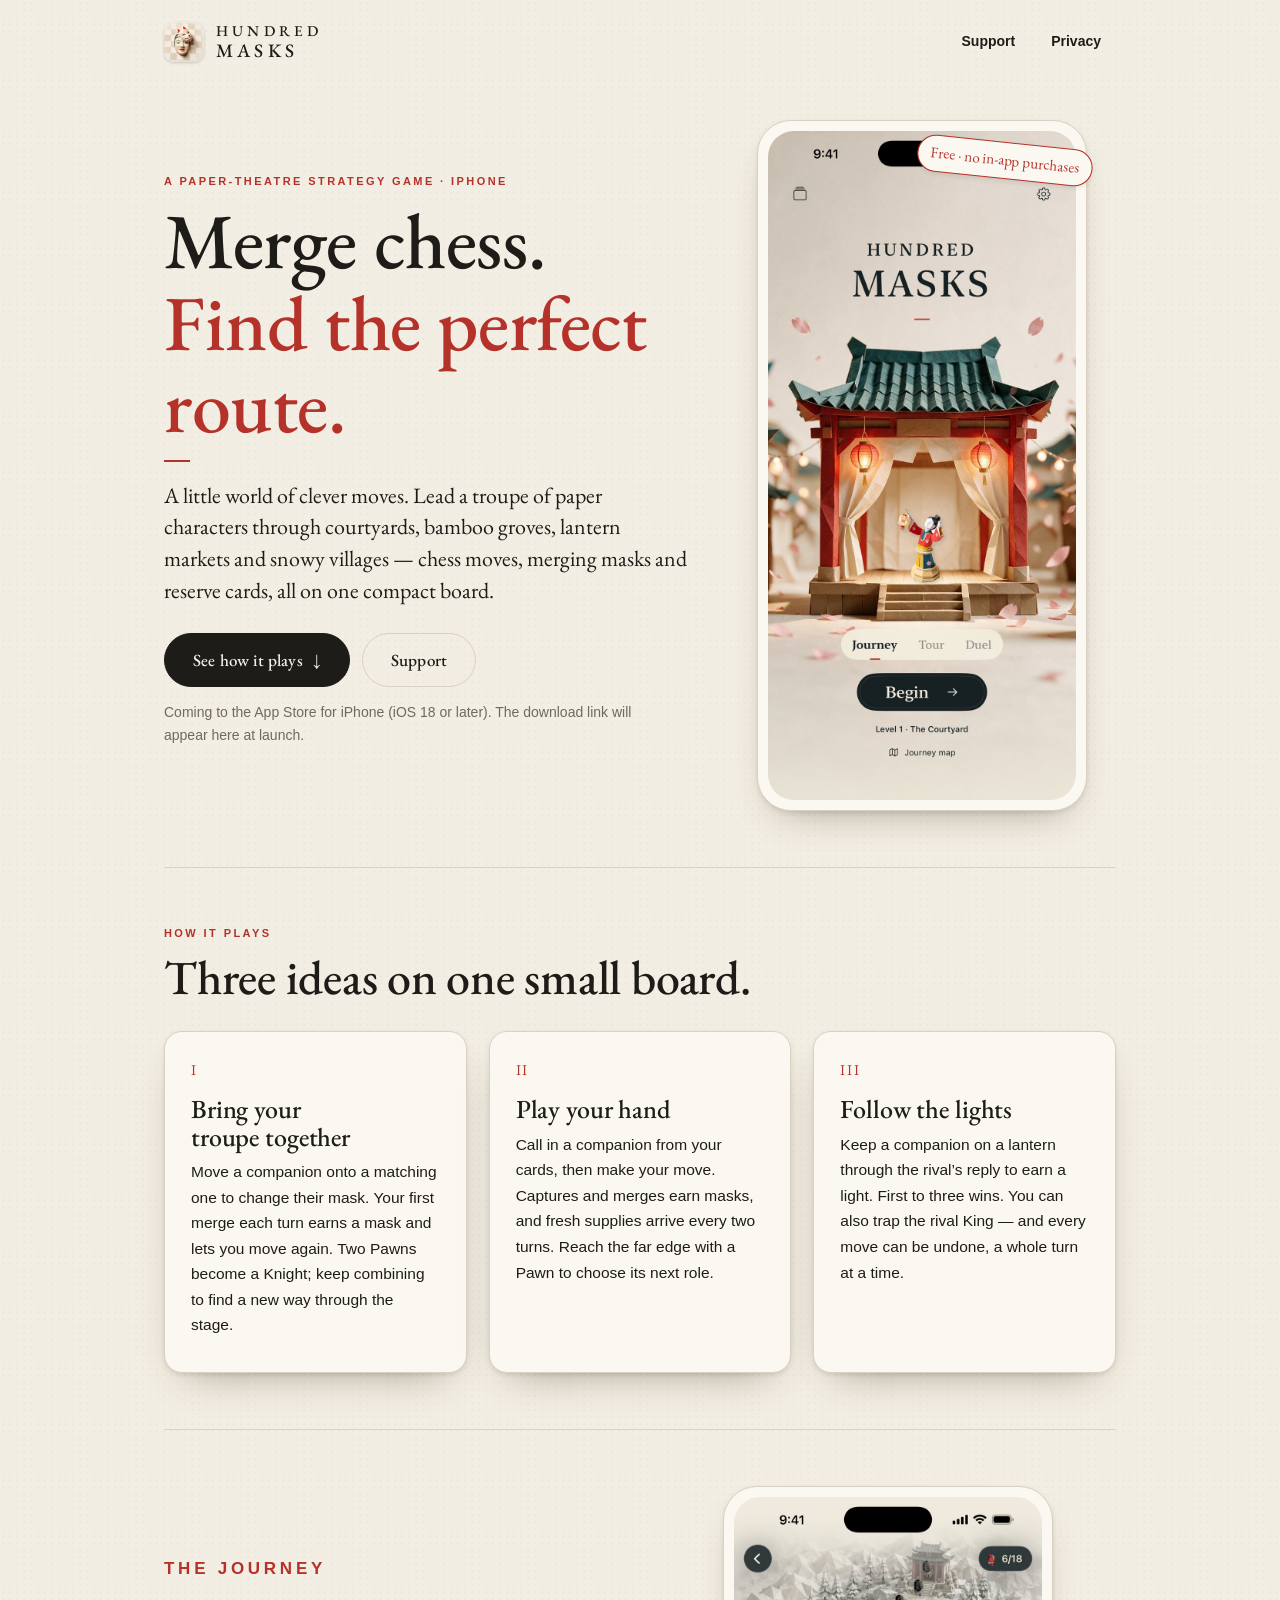
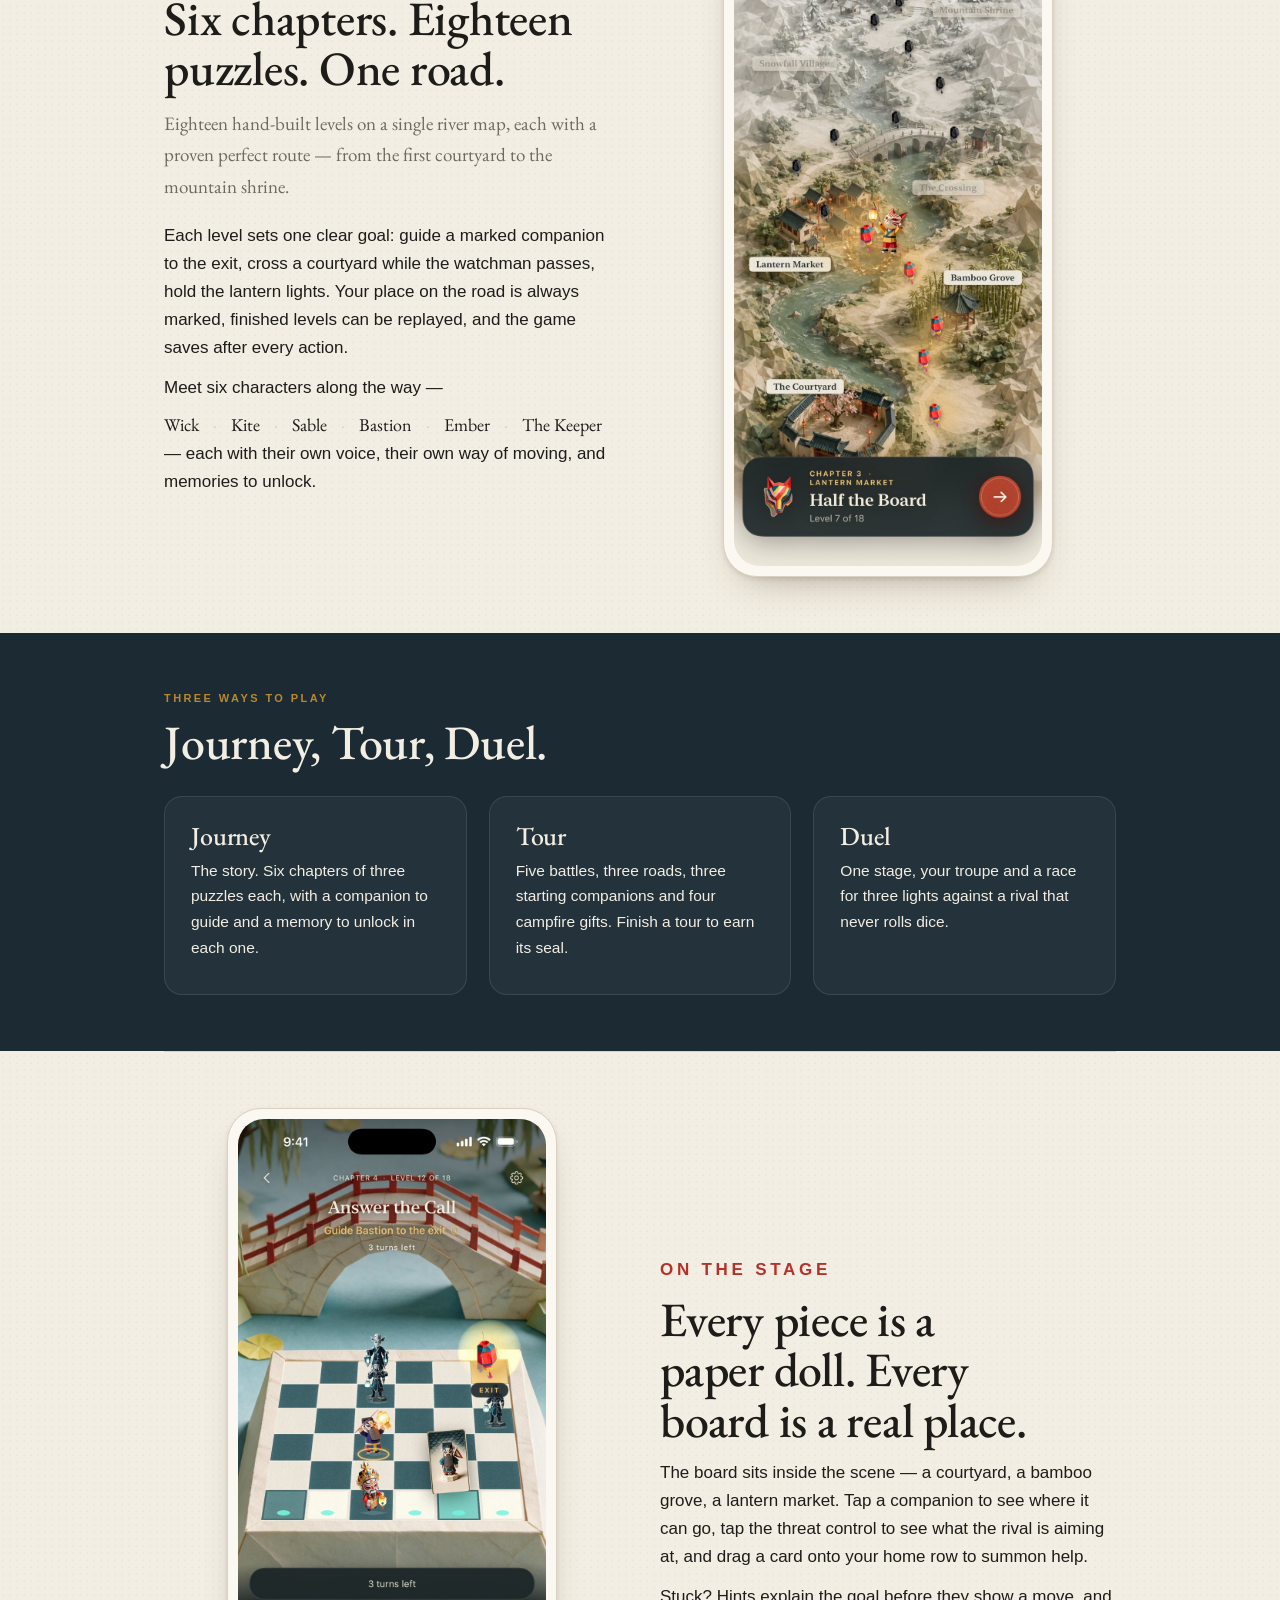
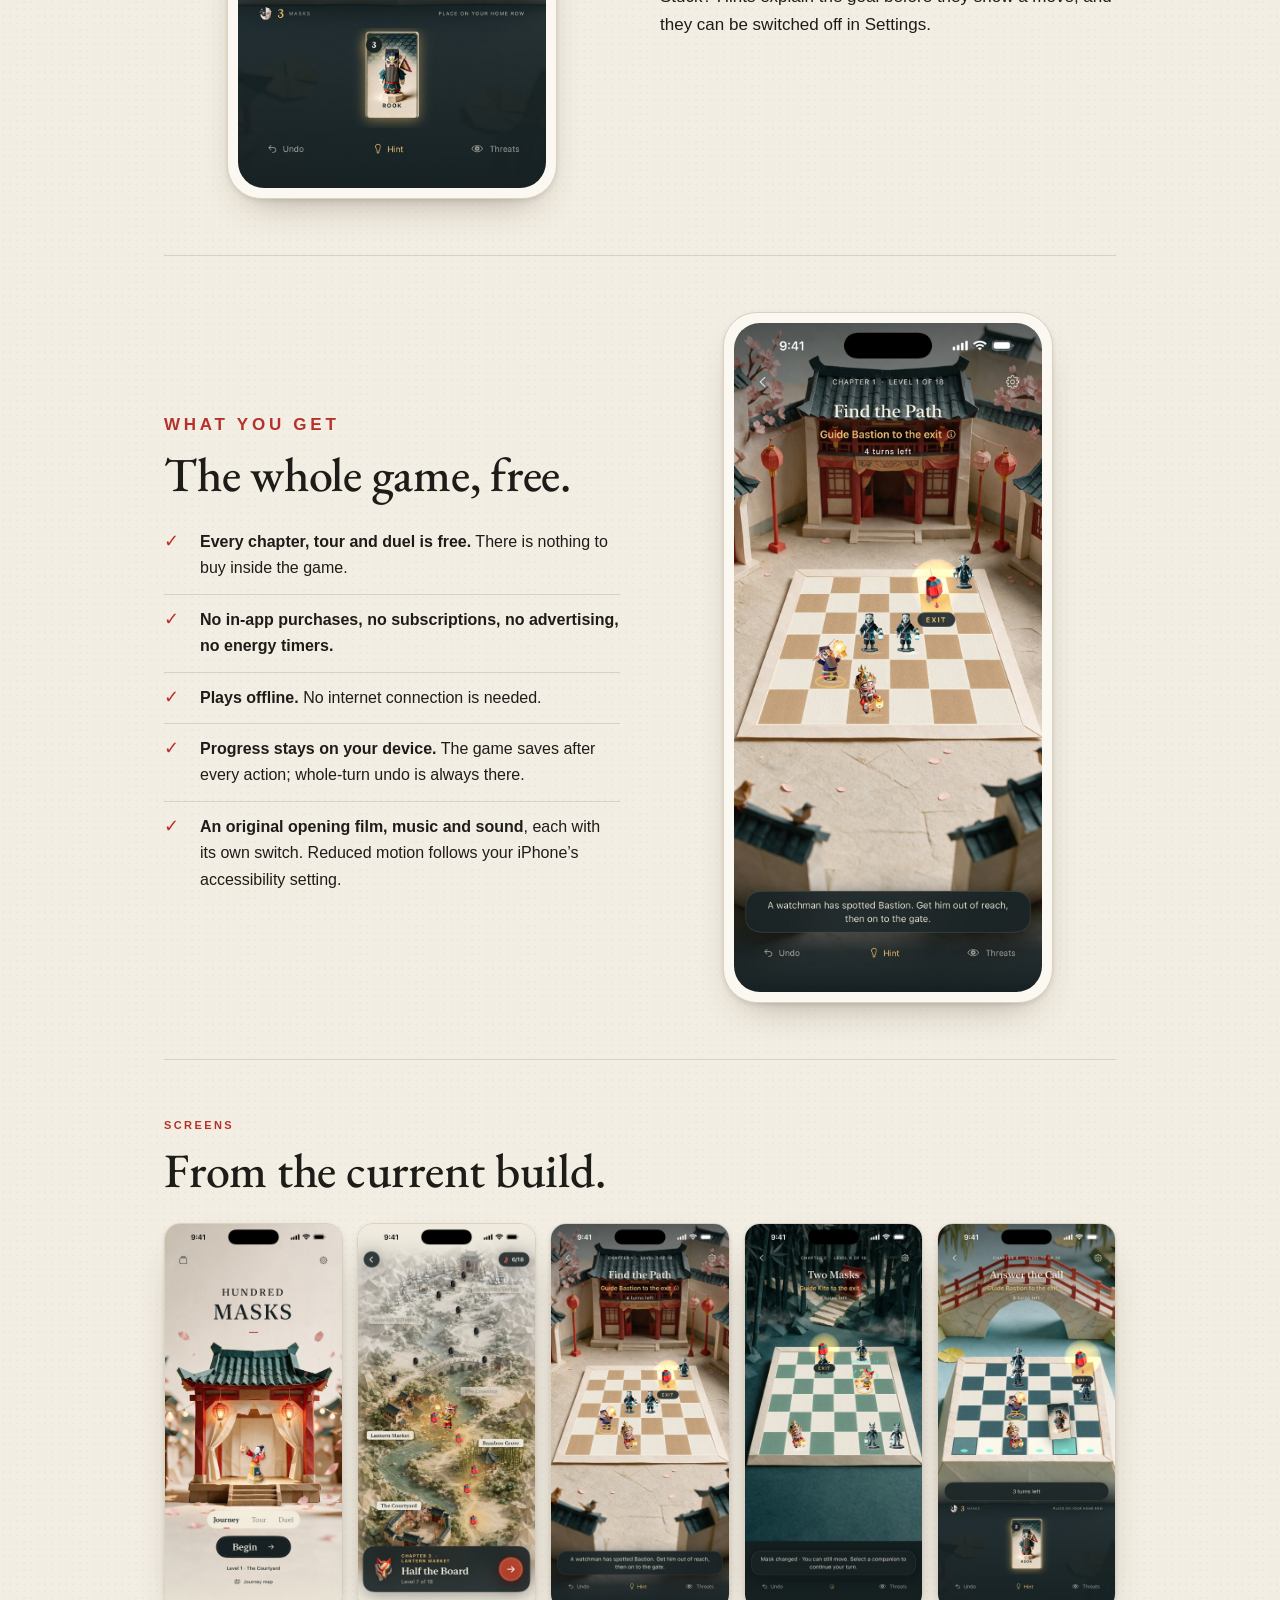
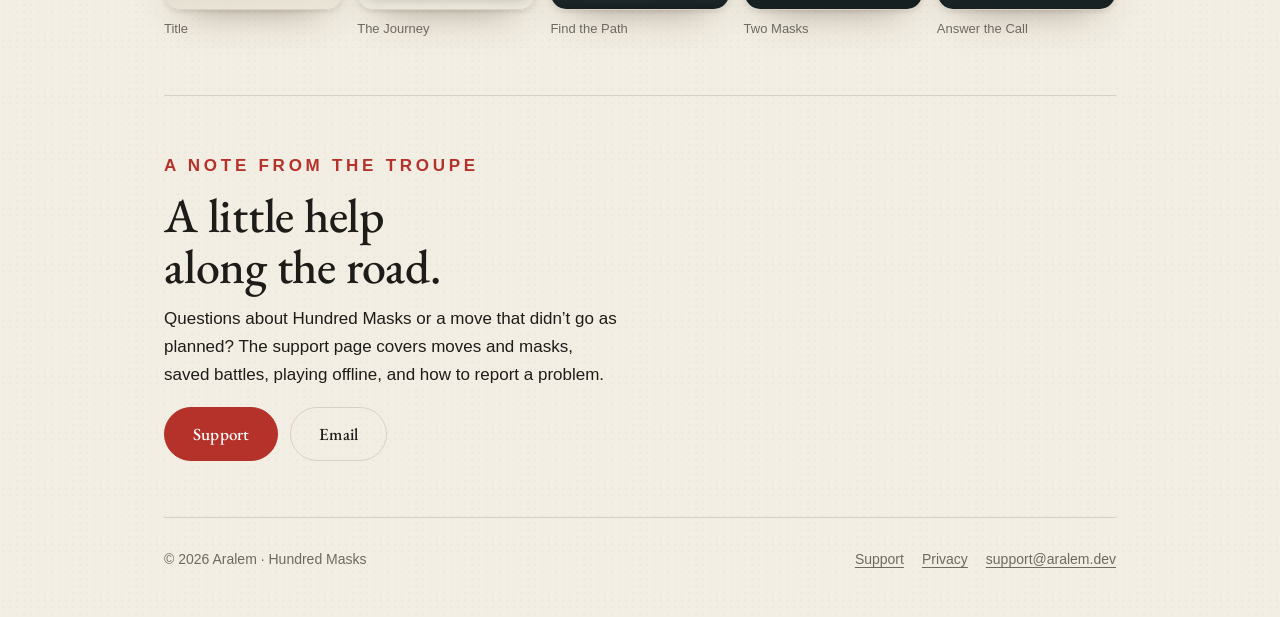
==== index.html @ 1280038d "Site matches the 1.0 build: Merge Chess name, iOS 18, current screenshots Co-Authored-By: Claude Opu" ====
<!DOCTYPE html>
<html lang="en">
<head>
<meta charset="utf-8">
<meta name="viewport" content="width=device-width, initial-scale=1">
<title>Hundred Masks: Merge Chess — Tactics &amp; Puzzles. No Ads.</title>
<meta name="description" content="Hundred Masks is a paper-theatre strategy game for iPhone. Chess moves, merging masks and reserve cards on a compact board, across six story chapters and eighteen hand-built puzzles. No in-app purchases, no ads, no subscriptions.">
<link rel="canonical" href="https://aralem.dev/hundred-masks-support/">
<link rel="icon" href="assets/favicon.png" type="image/png">
<link rel="apple-touch-icon" href="assets/apple-touch-icon.png">
<meta property="og:type" content="website">
<meta property="og:title" content="Hundred Masks: Merge Chess — Tactics &amp; Puzzles. No Ads.">
<meta property="og:description" content="A paper-theatre strategy game for iPhone. Chess moves, merging masks and reserve cards, across six story chapters and eighteen hand-built puzzles. No in-app purchases, no ads.">
<meta property="og:image" content="https://aralem.dev/hundred-masks-support/assets/og.jpg">
<meta property="og:url" content="https://aralem.dev/hundred-masks-support/">
<meta name="twitter:card" content="summary_large_image">
<meta name="theme-color" content="#F3EEE3" media="(prefers-color-scheme: light)">
<meta name="theme-color" content="#161513" media="(prefers-color-scheme: dark)">
<link rel="preload" href="assets/fonts/EBGaramond-Medium.woff2" as="font" type="font/woff2" crossorigin>
<link rel="stylesheet" href="assets/site.css">
</head>
<body>
<a class="skip" href="#main">Skip to content</a>
<div class="wrap">

<header class="site-header">
  <a class="brand" href="./" aria-label="Hundred Masks home"><img src="assets/icon-512.png" alt="" width="40" height="40"><span class="wordmark">Hundred<strong>Masks</strong></span></a>
  <nav aria-label="Main navigation">
    <a class="key" href="support/">Support</a>
    <a class="key" href="privacy/">Privacy</a>
  </nav>
</header>

<main id="main">

<section class="hero" aria-labelledby="hero-title" style="border-top:0">
  <div>
    <p class="eyebrow">A paper-theatre strategy game · iPhone</p>
    <h1 id="hero-title">Merge chess.<br><span>Find the perfect route.</span></h1>
    <span class="dash"></span>
    <p class="lede">A little world of clever moves. Lead a troupe of paper characters through courtyards, bamboo groves, lantern markets and snowy villages — chess moves, merging masks and reserve cards, all on one compact board.</p>
    <div class="actions">
      <!-- Swap this key for the App Store badge once the app is live: https://apps.apple.com/app/id6809539399 -->
      <a class="key solid big" id="store-link" href="#how">See how it plays <span aria-hidden="true">↓</span></a>
      <a class="key big" href="support/">Support</a>
    </div>
    <p class="availability mute">Coming to the App Store for iPhone (iOS 18 or later). The download link will appear here at launch.</p>
  </div>
  <div class="phone">
    <div class="paper"><img src="assets/shots/01-home.jpg" alt="The Hundred Masks title screen: a paper theatre stage with red lanterns, a small paper performer holding a lantern, and a Begin button for the Journey." width="800" height="1739" fetchpriority="high"></div>
    <span class="stamp">Free · no in-app purchases</span>
  </div>
</section>

<section id="how" aria-labelledby="how-title">
  <div class="section-head">
    <p class="eyebrow">How it plays</p>
    <h2 id="how-title">Three ideas on one small board.</h2>
  </div>
  <div class="grid three">
    <article class="paper card">
      <span class="n">I</span>
      <h3>Bring your troupe together</h3>
      <p>Move a companion onto a matching one to change their mask. Your first merge each turn earns a mask and lets you move again. Two Pawns become a Knight; keep combining to find a new way through the stage.</p>
    </article>
    <article class="paper card">
      <span class="n">II</span>
      <h3>Play your hand</h3>
      <p>Call in a companion from your cards, then make your move. Captures and merges earn masks, and fresh supplies arrive every two turns. Reach the far edge with a Pawn to choose its next role.</p>
    </article>
    <article class="paper card">
      <span class="n">III</span>
      <h3>Follow the lights</h3>
      <p>Keep a companion on a lantern through the rival’s reply to earn a light. First to three wins. You can also trap the rival King — and every move can be undone, a whole turn at a time.</p>
    </article>
  </div>
</section>

<section aria-labelledby="journey-title">
  <div class="split">
    <div class="feature">
      <p class="eyebrow">The Journey</p>
      <h2 id="journey-title">Six chapters. Eighteen puzzles. One road.</h2>
      <p class="kicker">Eighteen hand-built levels on a single river map, each with a proven perfect route — from the first courtyard to the mountain shrine.</p>
      <p>Each level sets one clear goal: guide a marked companion to the exit, cross a courtyard while the watchman passes, hold the lantern lights. Your place on the road is always marked, finished levels can be replayed, and the game saves after every action.</p>
      <p>Meet six characters along the way — <span class="chips"><span class="chip">Wick</span><span class="chip">Kite</span><span class="chip">Sable</span><span class="chip">Bastion</span><span class="chip">Ember</span><span class="chip">The Keeper</span></span> — each with their own voice, their own way of moving, and memories to unlock.</p>
    </div>
    <div class="phone">
      <div class="paper"><img src="assets/shots/02-journey-map.jpg" alt="The Journey map, six of eighteen levels complete. A river road climbs from the Courtyard past the Bamboo Grove and the Lantern Market toward a mountain shrine; level seven, Half the Board, is next." width="800" height="1738" loading="lazy"></div>
    </div>
  </div>
</section>

<section class="stage" aria-labelledby="modes-title">
  <div class="wrap" style="padding:0">
    <div class="section-head">
      <p class="eyebrow">Three ways to play</p>
      <h2 id="modes-title">Journey, Tour, Duel.</h2>
    </div>
    <div class="grid three">
      <article class="paper card">
        <h3>Journey</h3>
        <p>The story. Six chapters of three puzzles each, with a companion to guide and a memory to unlock in each one.</p>
      </article>
      <article class="paper card">
        <h3>Tour</h3>
        <p>Five battles, three roads, three starting companions and four campfire gifts. Finish a tour to earn its seal.</p>
      </article>
      <article class="paper card">
        <h3>Duel</h3>
        <p>One stage, your troupe and a race for three lights against a rival that never rolls dice.</p>
      </article>
    </div>
  </div>
</section>

<section aria-labelledby="board-title">
  <div class="split flip">
    <div class="feature">
      <p class="eyebrow">On the stage</p>
      <h2 id="board-title">Every piece is a paper doll. Every board is a real place.</h2>
      <p>The board sits inside the scene — a courtyard, a bamboo grove, a lantern market. Tap a companion to see where it can go, tap the threat control to see what the rival is aiming at, and drag a card onto your home row to summon help.</p>
      <p>Stuck? Hints explain the goal before they show a move, and they can be switched off in Settings.</p>
    </div>
    <div class="phone">
      <div class="paper"><img src="assets/shots/05-answer-the-call.jpg" alt="A battle by the bridge: paper characters on a teal-and-cream board, a Rook card dragged from the hand onto the home row to summon it." width="800" height="1738" loading="lazy"></div>
    </div>
  </div>
</section>

<section aria-labelledby="get-title">
  <div class="split">
    <div class="feature">
      <p class="eyebrow">What you get</p>
      <h2 id="get-title">The whole game, free.</h2>
      <ul class="plain" style="margin-top:18px">
        <li><span class="mark">✓</span><span><strong>Every chapter, tour and duel is free.</strong> There is nothing to buy inside the game.</span></li>
        <li><span class="mark">✓</span><span><strong>No in-app purchases, no subscriptions, no advertising, no energy timers.</strong></span></li>
        <li><span class="mark">✓</span><span><strong>Plays offline.</strong> No internet connection is needed.</span></li>
        <li><span class="mark">✓</span><span><strong>Progress stays on your device.</strong> The game saves after every action; whole-turn undo is always there.</span></li>
        <li><span class="mark">✓</span><span><strong>An original opening film, music and sound</strong>, each with its own switch. Reduced motion follows your iPhone’s accessibility setting.</span></li>
      </ul>
    </div>
    <div class="phone">
      <div class="paper"><img src="assets/shots/03-find-the-path.jpg" alt="Level 1, Find the Path: a courtyard board with three paper characters, an exit square marked D3 and a caption reading ‘Bastion has found the gate.’" width="800" height="1739" loading="lazy"></div>
    </div>
  </div>
</section>

<section aria-labelledby="shots-title">
  <div class="section-head">
    <p class="eyebrow">Screens</p>
    <h2 id="shots-title">From the current build.</h2>
  </div>
  <div class="shots">
    <figure><img src="assets/shots/01-home.jpg" alt="Title screen" width="800" height="1738" loading="lazy"><figcaption>Title</figcaption></figure>
    <figure><img src="assets/shots/02-journey-map.jpg" alt="The Journey map: a river road from the Courtyard to the Mountain Shrine, level 7 next" width="800" height="1738" loading="lazy"><figcaption>The Journey</figcaption></figure>
    <figure><img src="assets/shots/03-find-the-path.jpg" alt="Level 1 of 18 in the courtyard: guide Bastion to the exit" width="800" height="1738" loading="lazy"><figcaption>Find the Path</figcaption></figure>
    <figure><img src="assets/shots/04-two-masks.jpg" alt="Level 6 in the bamboo grove: two Knights merge into a Bishop" width="800" height="1738" loading="lazy"><figcaption>Two Masks</figcaption></figure>
    <figure><img src="assets/shots/05-answer-the-call.jpg" alt="Level 12 by the bridge: a Rook card is dragged onto the home row" width="800" height="1738" loading="lazy"><figcaption>Answer the Call</figcaption></figure>
  </div>
</section>

<section aria-labelledby="help-title">
  <div class="split">
    <div class="feature">
      <p class="eyebrow">A note from the troupe</p>
      <h2 id="help-title">A little help along the road.</h2>
      <p>Questions about Hundred Masks or a move that didn’t go as planned? The support page covers moves and masks, saved battles, playing offline, and how to report a problem.</p>
      <div class="actions" style="display:flex;gap:12px;flex-wrap:wrap;margin-top:18px">
        <a class="key vermilion big" href="support/">Support</a>
        <a class="key big" href="mailto:support@aralem.dev?subject=Hundred%20Masks%20Support">Email</a>
      </div>
    </div>
    <div></div>
  </div>
</section>

</main>

<footer class="site-footer">
  <span>© 2026 Aralem · Hundred Masks</span>
  <nav aria-label="Footer"><a href="support/">Support</a><a href="privacy/">Privacy</a><a href="mailto:support@aralem.dev">support@aralem.dev</a></nav>
</footer>

</div>
</body>
</html>
---- assets/site.css ----
/* Hundred Masks — official site. Paper, ink, vermilion.
   Fonts are served from this site (see the privacy policy); nothing loads from third parties. */

@font-face { font-family: "EB Garamond"; src: url("fonts/EBGaramond-Regular.woff2") format("woff2"); font-weight: 400; font-display: swap; }
@font-face { font-family: "EB Garamond"; src: url("fonts/EBGaramond-Medium.woff2") format("woff2"); font-weight: 500; font-display: swap; }

:root {
  --paper: #F3EEE3; --panel: #FBF8F1; --panel-2: #EEE7D9; --ink: #1E1C19; --mute: #6F6A61; --rule: #D9D1C2;
  --vermilion: #B5322A; --vermilion-ink: #FFFFFF; --gold: #B8892F; --teal: #3D6867; --night: #1B2A33; --night-ink: #F3EEE3;
  --shadow: 0 18px 40px -22px rgba(48, 34, 16, .45), 0 2px 6px -2px rgba(48, 34, 16, .18);
  --serif: "EB Garamond", "Iowan Old Style", "Palatino Linotype", Palatino, Georgia, "Times New Roman", serif;
  --sans: -apple-system, BlinkMacSystemFont, "Helvetica Neue", Helvetica, Arial, "Noto Sans", sans-serif;
  color-scheme: light dark;
}
@media (prefers-color-scheme: dark) {
  :root:not([data-theme="light"]) {
    --paper: #161513; --panel: #1F1D1A; --panel-2: #26231F; --ink: #EDE7DA; --mute: #A39C8F; --rule: #37332D;
    --vermilion: #D8564B; --vermilion-ink: #1A0A08; --gold: #D2A64F; --teal: #7FB1AE; --night: #0F171D; --night-ink: #EDE7DA;
    --shadow: 0 18px 40px -22px rgba(0, 0, 0, .8), 0 2px 6px -2px rgba(0, 0, 0, .5);
  }
}
:root[data-theme="dark"] {
  --paper: #161513; --panel: #1F1D1A; --panel-2: #26231F; --ink: #EDE7DA; --mute: #A39C8F; --rule: #37332D;
  --vermilion: #D8564B; --vermilion-ink: #1A0A08; --gold: #D2A64F; --teal: #7FB1AE; --night: #0F171D; --night-ink: #EDE7DA;
  --shadow: 0 18px 40px -22px rgba(0, 0, 0, .8), 0 2px 6px -2px rgba(0, 0, 0, .5);
}

* { box-sizing: border-box; }
html { -webkit-text-size-adjust: 100%; scroll-behavior: smooth; }
@media (prefers-reduced-motion: reduce) { html { scroll-behavior: auto; } }
body {
  margin: 0; background: var(--paper); color: var(--ink); overflow-x: hidden;
  font-family: var(--sans); font-size: 16px; line-height: 1.65;
  /* a faint paper grain, drawn in CSS so nothing is downloaded */
  background-image: radial-gradient(rgba(0,0,0,.028) 1px, transparent 1px);
  background-size: 7px 7px;
}
img, video { max-width: 100%; height: auto; display: block; }
a { color: var(--vermilion); text-decoration-thickness: 1px; text-underline-offset: 3px; }
a:focus-visible, button:focus-visible { outline: 3px solid var(--gold); outline-offset: 3px; border-radius: 4px; }
.skip { position: absolute; left: -999px; top: 8px; background: var(--ink); color: var(--paper); padding: 6px 12px; font-size: 13px; }
.skip:focus { left: 12px; z-index: 10; }

.wrap { max-width: 1000px; margin: 0 auto; padding: 0 24px; }

/* type — the app's three voices: spaced small caps, serif titles, plain body */
.eyebrow { font-family: var(--sans); font-weight: 600; font-size: 11px; letter-spacing: .22em; text-transform: uppercase; color: var(--vermilion); margin: 0 0 10px; }
.eyebrow.mute { color: var(--mute); }
h1, h2, h3 { font-family: var(--serif); font-weight: 500; line-height: 1.05; margin: 0; text-wrap: balance; letter-spacing: -.005em; }
h1 { font-size: clamp(44px, 7.2vw, 78px); }
h2 { font-size: clamp(32px, 4.6vw, 48px); }
h3 { font-size: 26px; }
p { margin: 0 0 12px; max-width: 64ch; }
.lede { font-family: var(--serif); font-size: 22px; line-height: 1.45; }
.mute { color: var(--mute); }
.wordmark { font-family: var(--serif); letter-spacing: .28em; text-transform: uppercase; font-weight: 500; }
.dash { display: block; width: 26px; height: 2px; background: var(--vermilion); margin: 14px 0 18px; }
.dash.center { margin-left: auto; margin-right: auto; }

/* header */
.site-header { display: flex; align-items: center; justify-content: space-between; gap: 16px; padding: 22px 0 10px; }
.brand { display: inline-flex; align-items: center; gap: 12px; color: var(--ink); text-decoration: none; }
.brand img { width: 40px; height: 40px; border-radius: 10px; box-shadow: 0 1px 3px rgba(0,0,0,.18); }
.brand .wordmark { font-size: 15px; line-height: 1.15; }
.brand .wordmark strong { display: block; font-weight: 500; font-size: 19px; letter-spacing: .22em; }
.site-header nav { display: flex; gap: 6px; }

/* buttons — the app's dark pill and vermilion key */
.key {
  display: inline-flex; align-items: center; justify-content: center; gap: 10px;
  min-height: 46px; padding: 0 22px; border-radius: 999px;
  font-family: var(--sans); font-weight: 600; font-size: 15px;
  color: var(--ink); background: transparent; border: 1.5px solid var(--rule);
  text-decoration: none; cursor: pointer; transition: transform .1s ease, background .15s ease, border-color .15s ease;
}
.key:hover { border-color: var(--ink); transform: translateY(-1px); }
.key:active { transform: translateY(1px); }
.key.solid { background: var(--ink); color: var(--paper); border-color: var(--ink); }
.key.vermilion { background: var(--vermilion); color: var(--vermilion-ink); border-color: var(--vermilion); }
.key.big { min-height: 54px; padding: 0 28px; font-size: 17px; font-family: var(--serif); font-weight: 500; letter-spacing: .01em; }
.site-header nav .key { min-height: 38px; padding: 0 14px; font-size: 14px; border-color: transparent; }
.site-header nav .key:hover { border-color: var(--rule); }
.site-header nav .key[aria-current="page"] { border-color: var(--rule); background: var(--panel); }

/* paper panels and the phone card */
.paper { background: var(--panel); border: 1px solid var(--rule); border-radius: 18px; box-shadow: var(--shadow); }
.phone { position: relative; width: min(330px, 100%); margin: 0 auto; }
.phone .paper { padding: 10px; border-radius: 34px; }
.phone img { border-radius: 26px; }
.phone .stamp {
  position: absolute; right: -6px; top: 22px; transform: rotate(6deg);
  font-family: var(--serif); font-size: 15px; color: var(--vermilion); background: var(--panel);
  border: 1.5px solid var(--vermilion); border-radius: 999px; padding: 5px 12px; box-shadow: var(--shadow);
}

/* hero */
.hero { display: grid; grid-template-columns: 1.15fr .85fr; gap: 40px; align-items: center; padding: 48px 0 56px; }
.hero h1 span { color: var(--vermilion); }
.hero .actions { display: flex; flex-wrap: wrap; gap: 12px; margin: 26px 0 14px; }
.hero .availability { font-size: 14px; }

/* section rhythm */
section { padding: 56px 0; border-top: 1px solid var(--rule); }
section > .wrap > header, .section-head { margin-bottom: 28px; }
.grid { display: grid; gap: 22px; }
.grid.three { grid-template-columns: repeat(3, 1fr); }
.grid.two { grid-template-columns: repeat(2, 1fr); }
.card { padding: 26px 26px 22px; }
.card h3 { margin-bottom: 8px; }
.card p { font-size: 15.5px; }
.card .n { font-family: var(--serif); font-size: 15px; color: var(--vermilion); margin-bottom: 14px; display: block; letter-spacing: .12em; }
.split { display: grid; grid-template-columns: 1fr 1fr; gap: 40px; align-items: center; }
.split.flip > :first-child { order: 2; }
.feature h2 { margin-bottom: 14px; }
.feature p { font-size: 17px; }
.feature .kicker { font-family: var(--serif); font-size: 19px; color: var(--mute); margin-bottom: 20px; }
ul.plain { list-style: none; padding: 0; margin: 0; }
ul.plain li { padding: 12px 0; border-top: 1px solid var(--rule); display: grid; grid-template-columns: 26px 1fr; gap: 10px; align-items: baseline; }
ul.plain li:first-child { border-top: 0; }
ul.plain .mark { color: var(--vermilion); font-family: var(--serif); font-size: 18px; line-height: 1; }
.chips { display: flex; flex-wrap: wrap; gap: 8px 14px; margin-top: 8px; }
.chip { font-family: var(--serif); font-size: 18px; color: var(--ink); }
.chip::after { content: "·"; color: var(--rule); margin-left: 14px; }
.chip:last-child::after { content: ""; }

/* screenshots row */
.shots { display: grid; grid-template-columns: repeat(5, 1fr); gap: 14px; }
.shots figure { margin: 0; }
.shots img { border-radius: 16px; border: 1px solid var(--rule); box-shadow: var(--shadow); }
.shots figcaption { font-size: 13px; color: var(--mute); margin-top: 8px; }

/* dark stage — the night sections of the game */
.stage { background: var(--night); color: var(--night-ink); border-top: 0;
  margin-left: calc(50% - 50vw); margin-right: calc(50% - 50vw); padding-left: calc(50vw - 50%); padding-right: calc(50vw - 50%); }
.stage .eyebrow { color: var(--gold); }
.stage h2, .stage p { color: var(--night-ink); }
.stage .paper { background: rgba(255,255,255,.04); border-color: rgba(255,255,255,.1); box-shadow: none; }
.stage a { color: var(--gold); }

/* document pages (support, privacy) */
.doc { padding: 40px 0 64px; }
.doc header { margin-bottom: 36px; }
.doc header h1 { margin-bottom: 14px; }
.doc .toc { display: flex; flex-wrap: wrap; gap: 8px; margin-top: 18px; }
.doc .toc a { font-size: 14px; text-decoration: none; color: var(--ink); background: var(--panel); border: 1px solid var(--rule); border-radius: 999px; padding: 7px 13px; }
.doc .toc a:hover { border-color: var(--ink); }
.doc article { padding: 26px 0; border-top: 1px solid var(--rule); scroll-margin-top: 20px; }
.doc article h2 { font-size: clamp(26px, 3.2vw, 34px); margin-bottom: 12px; }
.doc article p { font-size: 16.5px; }
.doc kbd { font-family: var(--sans); font-size: 13.5px; font-weight: 600; background: var(--panel-2); border: 1px solid var(--rule); border-radius: 6px; padding: 1px 7px; white-space: nowrap; }
.contact { display: grid; gap: 6px; padding: 22px 24px; margin: 18px 0; max-width: 520px; }
.contact .who { font-family: var(--serif); font-size: 22px; }
.contact a { font-size: 17px; }
.policy h2 { font-size: 24px; margin: 30px 0 8px; }
.policy .updated { color: var(--mute); font-size: 14px; }

/* footer */
.site-footer { border-top: 1px solid var(--rule); padding: 30px 0 46px; display: flex; flex-wrap: wrap; justify-content: space-between; gap: 12px 24px; font-size: 14px; color: var(--mute); }
.site-footer nav { display: flex; gap: 18px; }
.site-footer a { color: var(--mute); }

/* 404 */
.lost { text-align: center; padding: 80px 0; }

@media (max-width: 860px) {
  .hero { grid-template-columns: 1fr; gap: 28px; padding: 32px 0 40px; text-align: left; }
  .split, .split.flip { grid-template-columns: 1fr; gap: 24px; }
  .split.flip > :first-child { order: 0; }
  .grid.three, .grid.two { grid-template-columns: 1fr; }
  .shots { grid-template-columns: repeat(2, 1fr); }
  .lede { font-size: 20px; }
  section { padding: 40px 0; }
}
@media (max-width: 420px) {
  .shots { grid-template-columns: 1fr 1fr; gap: 10px; }
  .site-header nav .key { padding: 0 10px; }
  .phone .stamp { right: 0; }
}
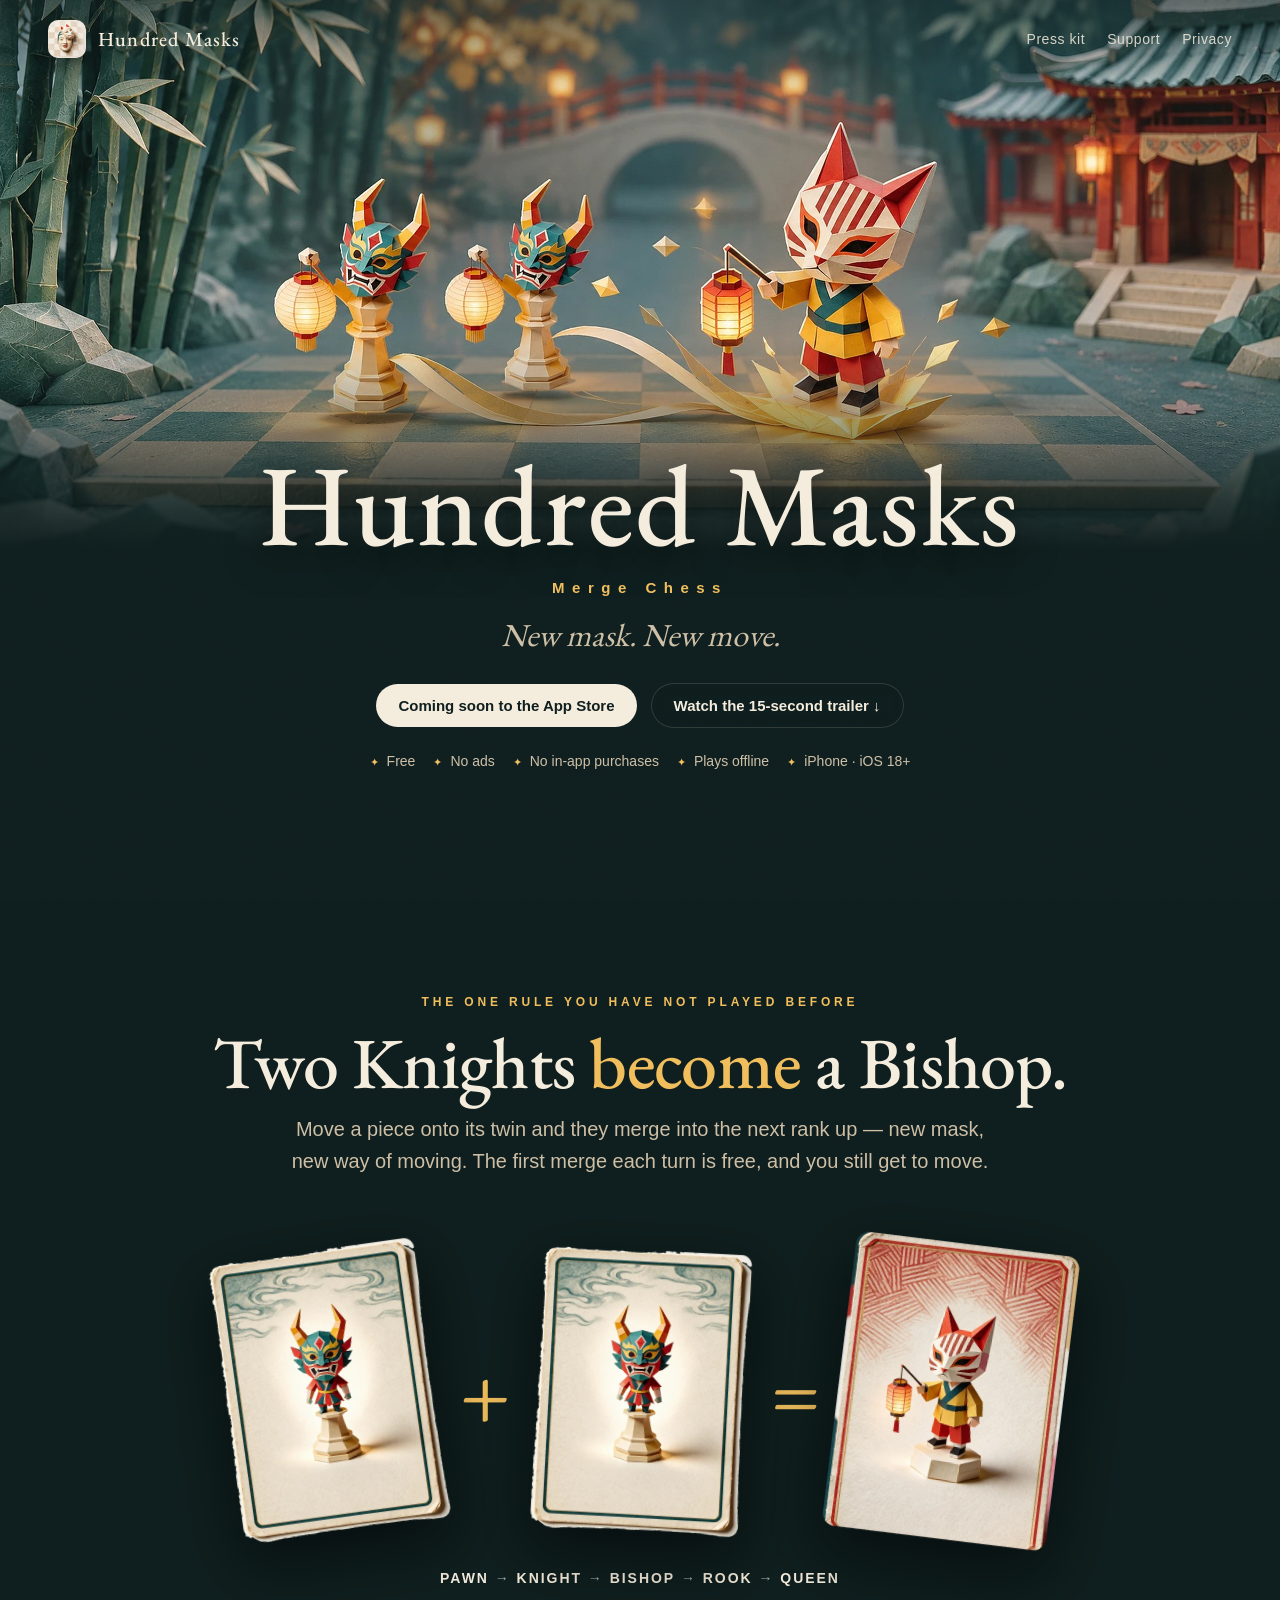
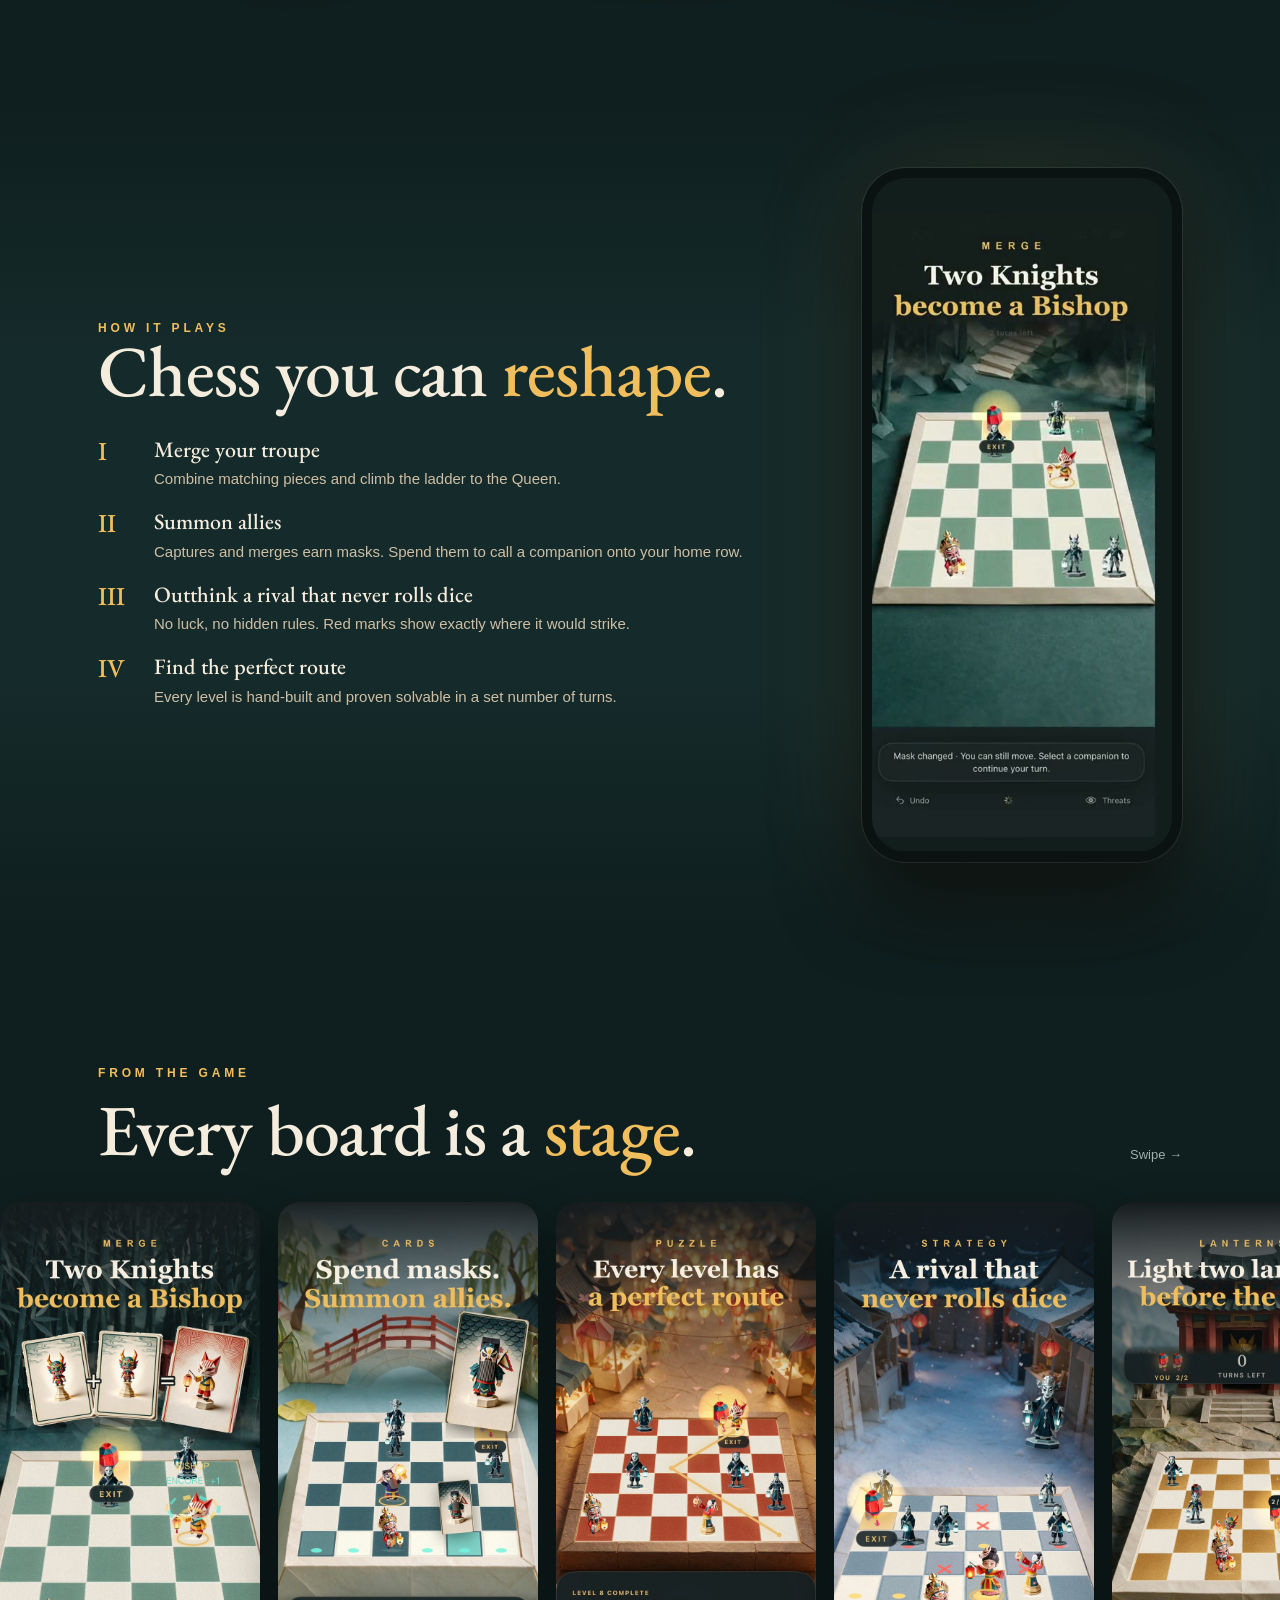
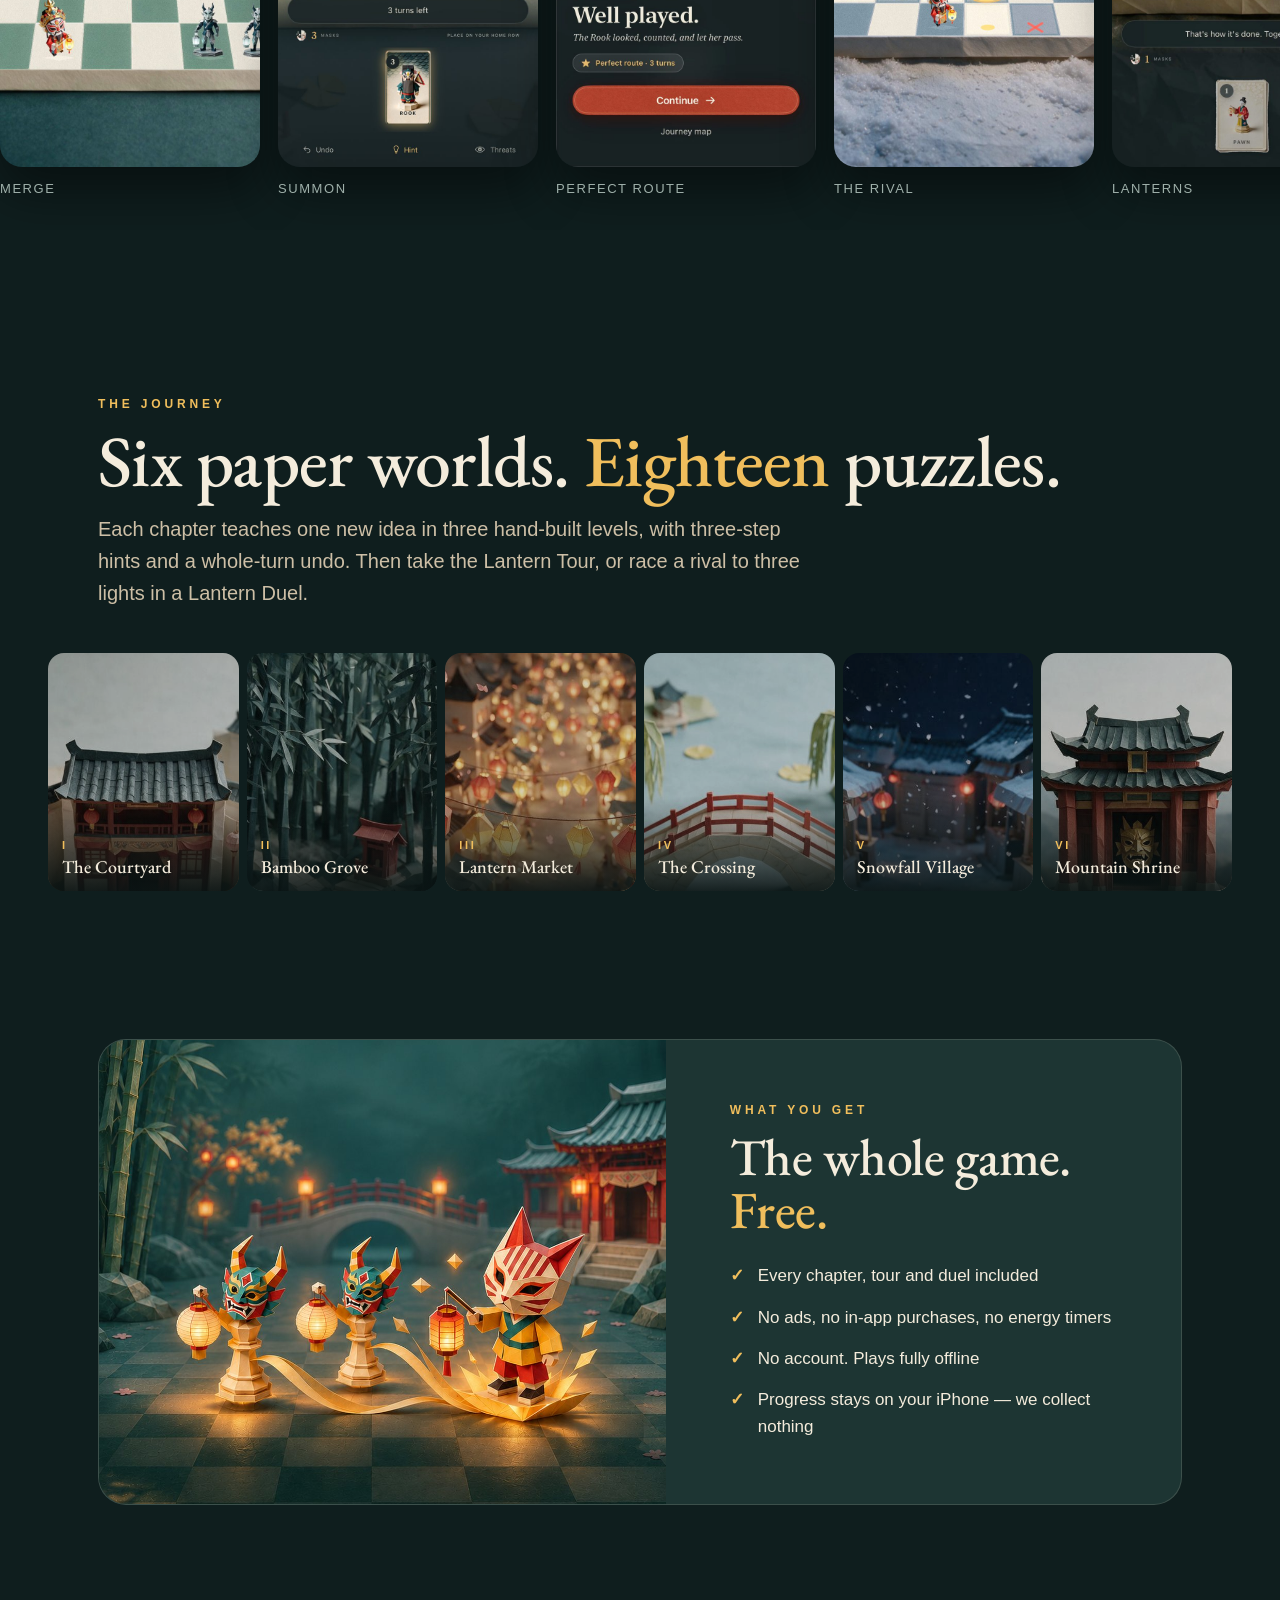
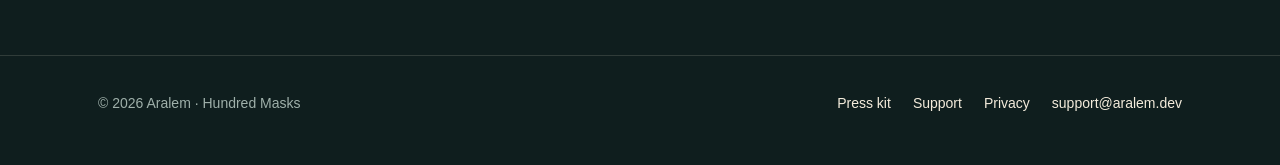
==== commit 2cbe1103: "Redesigned home in the key-art style, plus a press kit page Dark lantern-ink look matching the store" ====
--- a/index.html
+++ b/index.html
@@ -2,187 +2,141 @@
 <html lang="en">
 <head>
 <meta charset="utf-8">
-<meta name="viewport" content="width=device-width, initial-scale=1">
+<meta name="viewport" content="width=device-width, initial-scale=1, viewport-fit=cover">
 <title>Hundred Masks: Merge Chess — Tactics &amp; Puzzles. No Ads.</title>
-<meta name="description" content="Hundred Masks is a paper-theatre strategy game for iPhone. Chess moves, merging masks and reserve cards on a compact board, across six story chapters and eighteen hand-built puzzles. No in-app purchases, no ads, no subscriptions.">
+<meta name="description" content="Merge chess pieces, summon allies and find the perfect route through 18 hand-built puzzles across six paper worlds. A free iPhone game. No ads, no in-app purchases, plays offline.">
 <link rel="canonical" href="https://aralem.dev/hundred-masks-support/">
 <link rel="icon" href="assets/favicon.png" type="image/png">
 <link rel="apple-touch-icon" href="assets/apple-touch-icon.png">
 <meta property="og:type" content="website">
-<meta property="og:title" content="Hundred Masks: Merge Chess — Tactics &amp; Puzzles. No Ads.">
-<meta property="og:description" content="A paper-theatre strategy game for iPhone. Chess moves, merging masks and reserve cards, across six story chapters and eighteen hand-built puzzles. No in-app purchases, no ads.">
+<meta property="og:title" content="Hundred Masks: Merge Chess">
+<meta property="og:description" content="New mask. New move. Two Knights become a Bishop — 18 hand-built chess puzzles in a paper-theatre world. Free, no ads, no in-app purchases.">
 <meta property="og:image" content="https://aralem.dev/hundred-masks-support/assets/og.jpg">
+<meta property="og:image:width" content="1200"><meta property="og:image:height" content="630">
 <meta property="og:url" content="https://aralem.dev/hundred-masks-support/">
 <meta name="twitter:card" content="summary_large_image">
-<meta name="theme-color" content="#F3EEE3" media="(prefers-color-scheme: light)">
-<meta name="theme-color" content="#161513" media="(prefers-color-scheme: dark)">
+<meta name="theme-color" content="#0f1e1e">
 <link rel="preload" href="assets/fonts/EBGaramond-Medium.woff2" as="font" type="font/woff2" crossorigin>
-<link rel="stylesheet" href="assets/site.css">
+<link rel="preload" href="assets/v2/hero-wide.jpg" as="image" media="(min-width:521px)">
+<link rel="stylesheet" href="assets/v2/home.css">
+<script>if('IntersectionObserver' in window)document.documentElement.className='js'</script>
 </head>
 <body>
 <a class="skip" href="#main">Skip to content</a>
-<div class="wrap">
 
-<header class="site-header">
-  <a class="brand" href="./" aria-label="Hundred Masks home"><img src="assets/icon-512.png" alt="" width="40" height="40"><span class="wordmark">Hundred<strong>Masks</strong></span></a>
-  <nav aria-label="Main navigation">
-    <a class="key" href="support/">Support</a>
-    <a class="key" href="privacy/">Privacy</a>
-  </nav>
+<header class="top">
+  <a class="brand" href="./"><img src="assets/icon-512.png" alt="" width="38" height="38"><span>Hundred Masks</span></a>
+  <nav aria-label="Main"><a href="press/">Press kit</a><a href="support/">Support</a><a href="privacy/">Privacy</a></nav>
 </header>
 
 <main id="main">
-
-<section class="hero" aria-labelledby="hero-title" style="border-top:0">
-  <div>
-    <p class="eyebrow">A paper-theatre strategy game · iPhone</p>
-    <h1 id="hero-title">Merge chess.<br><span>Find the perfect route.</span></h1>
-    <span class="dash"></span>
-    <p class="lede">A little world of clever moves. Lead a troupe of paper characters through courtyards, bamboo groves, lantern markets and snowy villages — chess moves, merging masks and reserve cards, all on one compact board.</p>
-    <div class="actions">
-      <!-- Swap this key for the App Store badge once the app is live: https://apps.apple.com/app/id6809539399 -->
-      <a class="key solid big" id="store-link" href="#how">See how it plays <span aria-hidden="true">↓</span></a>
-      <a class="key big" href="support/">Support</a>
+<section class="hero" aria-labelledby="t">
+  <picture>
+    <source media="(max-width:520px)" srcset="assets/v2/hero-tall.jpg">
+    <img src="assets/v2/hero-wide.jpg" alt="Two paper Knights holding lanterns follow a ribbon of light; at its end they have become a fox-masked Bishop, on a chessboard between a bamboo grove, a stone bridge and a red shrine." width="2400" height="1029">
+  </picture>
+  <div class="hero-copy">
+    <h1 id="t" class="rise d1">Hundred Masks<small>Merge Chess</small></h1>
+    <p class="tag rise d2">New mask. New move.</p>
+    <div class="cta rise d3">
+      <span class="pill primary" aria-label="Coming soon to the App Store for iPhone">Coming soon to the App Store</span>
+      <a class="pill ghost" href="#trailer">Watch the 15-second trailer ↓</a>
     </div>
-    <p class="availability mute">Coming to the App Store for iPhone (iOS 18 or later). The download link will appear here at launch.</p>
-  </div>
-  <div class="phone">
-    <div class="paper"><img src="assets/shots/01-home.jpg" alt="The Hundred Masks title screen: a paper theatre stage with red lanterns, a small paper performer holding a lantern, and a Begin button for the Journey." width="800" height="1739" fetchpriority="high"></div>
-    <span class="stamp">Free · no in-app purchases</span>
+    <p class="promise rise d4"><span>Free</span><span>No ads</span><span>No in-app purchases</span><span>Plays offline</span><span>iPhone · iOS 18+</span></p>
   </div>
 </section>
 
-<section id="how" aria-labelledby="how-title">
-  <div class="section-head">
-    <p class="eyebrow">How it plays</p>
-    <h2 id="how-title">Three ideas on one small board.</h2>
-  </div>
-  <div class="grid three">
-    <article class="paper card">
-      <span class="n">I</span>
-      <h3>Bring your troupe together</h3>
-      <p>Move a companion onto a matching one to change their mask. Your first merge each turn earns a mask and lets you move again. Two Pawns become a Knight; keep combining to find a new way through the stage.</p>
-    </article>
-    <article class="paper card">
-      <span class="n">II</span>
-      <h3>Play your hand</h3>
-      <p>Call in a companion from your cards, then make your move. Captures and merges earn masks, and fresh supplies arrive every two turns. Reach the far edge with a Pawn to choose its next role.</p>
-    </article>
-    <article class="paper card">
-      <span class="n">III</span>
-      <h3>Follow the lights</h3>
-      <p>Keep a companion on a lantern through the rival’s reply to earn a light. First to three wins. You can also trap the rival King — and every move can be undone, a whole turn at a time.</p>
-    </article>
+<section class="formula" aria-labelledby="f">
+  <div class="wrap">
+    <p class="kicker reveal">The one rule you have not played before</p>
+    <h2 id="f" class="reveal">Two Knights <em>become</em> a Bishop.</h2>
+    <p class="lede reveal">Move a piece onto its twin and they merge into the next rank up — new mask, new way of moving. The first merge each turn is free, and you still get to move.</p>
+    <div class="equation reveal" aria-label="Knight card plus Knight card equals Bishop card">
+      <img class="c1" src="assets/v2/card_knight.webp" alt="" width="420" height="567">
+      <span class="op" aria-hidden="true">+</span>
+      <img class="c2" src="assets/v2/card_knight.webp" alt="" width="420" height="567">
+      <span class="op" aria-hidden="true">=</span>
+      <img class="c3" src="assets/v2/card_bishop.webp" alt="" width="420" height="551">
+    </div>
+    <p class="ladder reveal"><b>Pawn</b> → <b>Knight</b> → <b>Bishop</b> → <b>Rook</b> → <b>Queen</b></p>
   </div>
 </section>
 
-<section aria-labelledby="journey-title">
-  <div class="split">
-    <div class="feature">
-      <p class="eyebrow">The Journey</p>
-      <h2 id="journey-title">Six chapters. Eighteen puzzles. One road.</h2>
-      <p class="kicker">Eighteen hand-built levels on a single river map, each with a proven perfect route — from the first courtyard to the mountain shrine.</p>
-      <p>Each level sets one clear goal: guide a marked companion to the exit, cross a courtyard while the watchman passes, hold the lantern lights. Your place on the road is always marked, finished levels can be replayed, and the game saves after every action.</p>
-      <p>Meet six characters along the way — <span class="chips"><span class="chip">Wick</span><span class="chip">Kite</span><span class="chip">Sable</span><span class="chip">Bastion</span><span class="chip">Ember</span><span class="chip">The Keeper</span></span> — each with their own voice, their own way of moving, and memories to unlock.</p>
+<section class="trailer" id="trailer" aria-labelledby="tr">
+  <div class="wrap">
+    <div>
+      <p class="kicker reveal">How it plays</p>
+      <h2 id="tr" class="reveal">Chess you can <em>reshape</em>.</h2>
+      <ol>
+        <li class="reveal"><b>Merge your troupe</b><span>Combine matching pieces and climb the ladder to the Queen.</span></li>
+        <li class="reveal"><b>Summon allies</b><span>Captures and merges earn masks. Spend them to call a companion onto your home row.</span></li>
+        <li class="reveal"><b>Outthink a rival that never rolls dice</b><span>No luck, no hidden rules. Red marks show exactly where it would strike.</span></li>
+        <li class="reveal"><b>Find the perfect route</b><span>Every level is hand-built and proven solvable in a set number of turns.</span></li>
+      </ol>
     </div>
-    <div class="phone">
-      <div class="paper"><img src="assets/shots/02-journey-map.jpg" alt="The Journey map, six of eighteen levels complete. A river road climbs from the Courtyard past the Bamboo Grove and the Lantern Market toward a mountain shrine; level seven, Half the Board, is next." width="800" height="1738" loading="lazy"></div>
+    <div class="phone reveal">
+      <video src="assets/v2/trailer-15s-web.mp4" poster="assets/v2/trailer-poster.jpg" autoplay muted loop playsinline preload="metadata" aria-label="15-second gameplay trailer: merging pieces, summoning a Rook, the rival's reply and a level won."></video>
     </div>
   </div>
 </section>
 
-<section class="stage" aria-labelledby="modes-title">
-  <div class="wrap" style="padding:0">
-    <div class="section-head">
-      <p class="eyebrow">Three ways to play</p>
-      <h2 id="modes-title">Journey, Tour, Duel.</h2>
-    </div>
-    <div class="grid three">
-      <article class="paper card">
-        <h3>Journey</h3>
-        <p>The story. Six chapters of three puzzles each, with a companion to guide and a memory to unlock in each one.</p>
-      </article>
-      <article class="paper card">
-        <h3>Tour</h3>
-        <p>Five battles, three roads, three starting companions and four campfire gifts. Finish a tour to earn its seal.</p>
-      </article>
-      <article class="paper card">
-        <h3>Duel</h3>
-        <p>One stage, your troupe and a race for three lights against a rival that never rolls dice.</p>
-      </article>
+<section class="shots" aria-labelledby="s">
+  <div class="wrap"><header><div><p class="kicker">From the game</p><h2 id="s" class="reveal" style="margin-top:14px">Every board is a <em>stage</em>.</h2></div><p class="hint">Swipe →</p></header></div>
+  <div class="rail" tabindex="0" aria-label="Screenshots">
+    <figure><img src="assets/v2/shot-merge.jpg" alt="Two Knights merge into a Bishop in the bamboo grove" width="720" height="1564" loading="lazy"><figcaption>Merge</figcaption></figure>
+    <figure><img src="assets/v2/shot-summon.jpg" alt="A Rook card summoned onto the home row by the bridge" width="720" height="1564" loading="lazy"><figcaption>Summon</figcaption></figure>
+    <figure><img src="assets/v2/shot-route.jpg" alt="Level complete with a perfect route in the lantern market" width="720" height="1564" loading="lazy"><figcaption>Perfect route</figcaption></figure>
+    <figure><img src="assets/v2/shot-rival.jpg" alt="Red marks show where the rival would capture in the snowy village" width="720" height="1564" loading="lazy"><figcaption>The rival</figcaption></figure>
+    <figure><img src="assets/v2/shot-lanterns.jpg" alt="Two lanterns lit at the mountain shrine" width="720" height="1564" loading="lazy"><figcaption>Lanterns</figcaption></figure>
+    <figure><img src="assets/v2/shot-journey.jpg" alt="The journey map from the Courtyard to the Mountain Shrine" width="720" height="1564" loading="lazy"><figcaption>The journey</figcaption></figure>
+  </div>
+</section>
+
+<section class="worlds" aria-labelledby="w">
+  <div class="wrap">
+    <p class="kicker reveal">The Journey</p>
+    <h2 id="w" class="reveal" style="margin-top:14px">Six paper worlds. <em>Eighteen</em> puzzles.</h2>
+    <p class="lede reveal">Each chapter teaches one new idea in three hand-built levels, with three-step hints and a whole-turn undo. Then take the Lantern Tour, or race a rival to three lights in a Lantern Duel.</p>
+  </div>
+  <div class="strip">
+    <figure class="reveal"><img src="assets/v2/world-courtyard.jpg" alt="" loading="lazy" width="640" height="387"><figcaption><i>I</i>The Courtyard</figcaption></figure>
+    <figure class="reveal"><img src="assets/v2/world-bamboo.jpg" alt="" loading="lazy" width="640" height="387"><figcaption><i>II</i>Bamboo Grove</figcaption></figure>
+    <figure class="reveal"><img src="assets/v2/world-lantern.jpg" alt="" loading="lazy" width="640" height="387"><figcaption><i>III</i>Lantern Market</figcaption></figure>
+    <figure class="reveal"><img src="assets/v2/world-bridge.jpg" alt="" loading="lazy" width="640" height="387"><figcaption><i>IV</i>The Crossing</figcaption></figure>
+    <figure class="reveal"><img src="assets/v2/world-snow.jpg" alt="" loading="lazy" width="640" height="387"><figcaption><i>V</i>Snowfall Village</figcaption></figure>
+    <figure class="reveal"><img src="assets/v2/world-temple.jpg" alt="" loading="lazy" width="640" height="387"><figcaption><i>VI</i>Mountain Shrine</figcaption></figure>
+  </div>
+</section>
+
+<section class="free" aria-labelledby="g">
+  <div class="wrap">
+    <div class="card reveal">
+      <div class="art" role="img" aria-label="Paper Knights and a fox-masked Bishop on a lantern-lit board"></div>
+      <div class="body">
+        <p class="kicker">What you get</p>
+        <h2 id="g" style="margin-top:14px;font-size:clamp(32px,4.4vw,52px)">The whole game. <em>Free.</em></h2>
+        <ul>
+          <li>Every chapter, tour and duel included</li>
+          <li>No ads, no in-app purchases, no energy timers</li>
+          <li>No account. Plays fully offline</li>
+          <li>Progress stays on your iPhone — we collect nothing</li>
+        </ul>
+      </div>
     </div>
   </div>
 </section>
-
-<section aria-labelledby="board-title">
-  <div class="split flip">
-    <div class="feature">
-      <p class="eyebrow">On the stage</p>
-      <h2 id="board-title">Every piece is a paper doll. Every board is a real place.</h2>
-      <p>The board sits inside the scene — a courtyard, a bamboo grove, a lantern market. Tap a companion to see where it can go, tap the threat control to see what the rival is aiming at, and drag a card onto your home row to summon help.</p>
-      <p>Stuck? Hints explain the goal before they show a move, and they can be switched off in Settings.</p>
-    </div>
-    <div class="phone">
-      <div class="paper"><img src="assets/shots/05-answer-the-call.jpg" alt="A battle by the bridge: paper characters on a teal-and-cream board, a Rook card dragged from the hand onto the home row to summon it." width="800" height="1738" loading="lazy"></div>
-    </div>
-  </div>
-</section>
-
-<section aria-labelledby="get-title">
-  <div class="split">
-    <div class="feature">
-      <p class="eyebrow">What you get</p>
-      <h2 id="get-title">The whole game, free.</h2>
-      <ul class="plain" style="margin-top:18px">
-        <li><span class="mark">✓</span><span><strong>Every chapter, tour and duel is free.</strong> There is nothing to buy inside the game.</span></li>
-        <li><span class="mark">✓</span><span><strong>No in-app purchases, no subscriptions, no advertising, no energy timers.</strong></span></li>
-        <li><span class="mark">✓</span><span><strong>Plays offline.</strong> No internet connection is needed.</span></li>
-        <li><span class="mark">✓</span><span><strong>Progress stays on your device.</strong> The game saves after every action; whole-turn undo is always there.</span></li>
-        <li><span class="mark">✓</span><span><strong>An original opening film, music and sound</strong>, each with its own switch. Reduced motion follows your iPhone’s accessibility setting.</span></li>
-      </ul>
-    </div>
-    <div class="phone">
-      <div class="paper"><img src="assets/shots/03-find-the-path.jpg" alt="Level 1, Find the Path: a courtyard board with three paper characters, an exit square marked D3 and a caption reading ‘Bastion has found the gate.’" width="800" height="1739" loading="lazy"></div>
-    </div>
-  </div>
-</section>
-
-<section aria-labelledby="shots-title">
-  <div class="section-head">
-    <p class="eyebrow">Screens</p>
-    <h2 id="shots-title">From the current build.</h2>
-  </div>
-  <div class="shots">
-    <figure><img src="assets/shots/01-home.jpg" alt="Title screen" width="800" height="1738" loading="lazy"><figcaption>Title</figcaption></figure>
-    <figure><img src="assets/shots/02-journey-map.jpg" alt="The Journey map: a river road from the Courtyard to the Mountain Shrine, level 7 next" width="800" height="1738" loading="lazy"><figcaption>The Journey</figcaption></figure>
-    <figure><img src="assets/shots/03-find-the-path.jpg" alt="Level 1 of 18 in the courtyard: guide Bastion to the exit" width="800" height="1738" loading="lazy"><figcaption>Find the Path</figcaption></figure>
-    <figure><img src="assets/shots/04-two-masks.jpg" alt="Level 6 in the bamboo grove: two Knights merge into a Bishop" width="800" height="1738" loading="lazy"><figcaption>Two Masks</figcaption></figure>
-    <figure><img src="assets/shots/05-answer-the-call.jpg" alt="Level 12 by the bridge: a Rook card is dragged onto the home row" width="800" height="1738" loading="lazy"><figcaption>Answer the Call</figcaption></figure>
-  </div>
-</section>
-
-<section aria-labelledby="help-title">
-  <div class="split">
-    <div class="feature">
-      <p class="eyebrow">A note from the troupe</p>
-      <h2 id="help-title">A little help along the road.</h2>
-      <p>Questions about Hundred Masks or a move that didn’t go as planned? The support page covers moves and masks, saved battles, playing offline, and how to report a problem.</p>
-      <div class="actions" style="display:flex;gap:12px;flex-wrap:wrap;margin-top:18px">
-        <a class="key vermilion big" href="support/">Support</a>
-        <a class="key big" href="mailto:support@aralem.dev?subject=Hundred%20Masks%20Support">Email</a>
-      </div>
-    </div>
-    <div></div>
-  </div>
-</section>
-
 </main>
 
-<footer class="site-footer">
-  <span>© 2026 Aralem · Hundred Masks</span>
-  <nav aria-label="Footer"><a href="support/">Support</a><a href="privacy/">Privacy</a><a href="mailto:support@aralem.dev">support@aralem.dev</a></nav>
+<footer>
+  <div class="wrap">
+    <span>© 2026 Aralem · Hundred Masks</span>
+    <nav aria-label="Footer"><a href="press/">Press kit</a><a href="support/">Support</a><a href="privacy/">Privacy</a><a href="mailto:support@aralem.dev">support@aralem.dev</a></nav>
+  </div>
 </footer>
-
-</div>
+<script>
+(function(){var els=document.querySelectorAll('.reveal');if(!('IntersectionObserver' in window))return;setTimeout(function(){els.forEach(function(e){e.classList.add('in')})},4000);
+var io=new IntersectionObserver(function(es){es.forEach(function(e){if(e.isIntersecting){e.target.classList.add('in');io.unobserve(e.target)}})},{rootMargin:'0px 0px -8% 0px'});
+els.forEach(function(e){io.observe(e)})})();
+</script>
 </body>
 </html>
--- a/assets/v2/home.css
+++ b/assets/v2/home.css
@@ -0,0 +1,131 @@
+@font-face{font-family:"Garamond";src:url("../fonts/EBGaramond-Regular.woff2") format("woff2");font-weight:400;font-display:swap}
+@font-face{font-family:"Garamond";src:url("../fonts/EBGaramond-Medium.woff2") format("woff2");font-weight:500 700;font-display:swap}
+:root{
+  --ink:#0f1e1e; --ink-2:#152a2a; --ink-3:#1d3533;
+  --paper:#f4ecdc; --paper-dim:#cdbfa6; --muted:#9fb0aa;
+  --gold:#f0be5c; --red:#c8432f; --line:rgba(244,236,220,.14);
+  --serif:"Garamond","Iowan Old Style","Palatino Linotype",Palatino,serif;
+  --sans:-apple-system,BlinkMacSystemFont,"Helvetica Neue",sans-serif;
+  --gutter:clamp(16px,4vw,48px);
+}
+*{box-sizing:border-box;margin:0}
+html{background:var(--ink);color-scheme:dark}
+body{background:var(--ink);color:var(--paper);font:400 17px/1.6 var(--sans);-webkit-font-smoothing:antialiased;overflow-x:hidden}
+img,video{display:block;max-width:100%;height:auto}
+a{color:var(--gold)}
+.skip{position:absolute;left:-999px}.skip:focus{left:16px;top:16px;z-index:60;background:var(--paper);color:var(--ink);padding:8px 12px}
+body::before{content:"";position:fixed;inset:0;pointer-events:none;z-index:50;opacity:.07;mix-blend-mode:overlay;
+  background-image:url("data:image/svg+xml;utf8,<svg xmlns='http://www.w3.org/2000/svg' width='160' height='160'><filter id='n'><feTurbulence type='fractalNoise' baseFrequency='.9' numOctaves='2' stitchTiles='stitch'/></filter><rect width='100%' height='100%' filter='url(%23n)'/></svg>")}
+.kicker{font:600 12px/1 var(--sans);letter-spacing:.32em;text-transform:uppercase;color:var(--gold)}
+h1,h2,h3{font-family:var(--serif);font-weight:500;line-height:1.02;letter-spacing:-.01em}
+h2{font-size:clamp(36px,6vw,72px)}
+h2 em{font-style:normal;color:var(--gold)}
+.lede{color:var(--paper-dim);font-size:clamp(17px,1.6vw,20px);max-width:36em}
+.top{position:absolute;inset:0 0 auto;z-index:10;display:flex;align-items:center;justify-content:space-between;padding:20px var(--gutter)}
+.brand{display:flex;gap:12px;align-items:center;color:var(--paper);text-decoration:none;font:500 20px/1 var(--serif);letter-spacing:.06em}
+.brand img{width:38px;height:38px;border-radius:10px;box-shadow:0 4px 16px rgba(0,0,0,.4)}
+.top nav{display:flex;gap:22px}
+.top nav a{color:var(--paper);text-decoration:none;font-size:14px;letter-spacing:.04em;opacity:.85}
+.top nav a:hover{opacity:1;color:var(--gold)}
+.hero{position:relative;isolation:isolate;text-align:center}
+.hero picture{display:block;position:relative}
+.hero picture img{width:100%;height:auto;max-height:62svh;object-fit:cover;object-position:50% 60%}
+.hero picture::after{content:"";position:absolute;inset:0;background:linear-gradient(180deg,rgba(15,30,30,.55) 0%,rgba(15,30,30,0) 18%,rgba(15,30,30,0) 62%,var(--ink) 100%)}
+.hero-copy{position:relative;margin:clamp(-120px,-8vw,-40px) auto 0;padding:0 var(--gutter) clamp(40px,6vw,70px);max-width:900px}
+.hero h1{font-size:clamp(50px,9vw,116px);letter-spacing:.02em;text-shadow:0 6px 40px rgba(0,0,0,.6)}
+.hero h1 small{display:block;font:600 clamp(12px,1.3vw,15px)/1 var(--sans);letter-spacing:.5em;color:var(--gold);margin-top:16px;text-shadow:none}
+.hero .cta,.hero .promise{justify-content:center}
+.hero .tag{font:italic 400 clamp(22px,2.6vw,32px)/1.25 var(--serif);margin:20px 0 28px;color:var(--paper-dim)}
+.cta{display:flex;flex-wrap:wrap;gap:14px;align-items:center}
+.pill{display:inline-flex;align-items:center;gap:10px;padding:14px 22px;border-radius:999px;font:600 15px/1 var(--sans);text-decoration:none;transition:transform .2s,background .2s,color .2s,border-color .2s}
+.pill.primary{background:var(--paper);color:var(--ink)}
+.pill.primary:hover{transform:translateY(-2px);background:#fff}
+.pill.ghost{border:1px solid var(--line);color:var(--paper);background:rgba(15,30,30,.35);backdrop-filter:blur(6px)}
+.pill.ghost:hover{border-color:var(--gold);color:var(--gold)}
+.promise{display:flex;flex-wrap:wrap;gap:8px 18px;margin-top:22px;font-size:14px;color:var(--paper-dim)}
+.promise span::before{content:"✦";color:var(--gold);margin-right:8px;font-size:11px}
+.rise{animation:rise .9s cubic-bezier(.2,.7,.2,1) backwards}
+.d1{animation-delay:.1s}.d2{animation-delay:.25s}.d3{animation-delay:.4s}.d4{animation-delay:.55s}
+@keyframes rise{from{opacity:0;transform:translateY(18px)}}
+.wrap{max-width:1180px;margin:0 auto;padding:0 var(--gutter)}
+.formula{padding:clamp(80px,12vw,160px) 0 clamp(60px,8vw,110px);text-align:center}
+.formula h2{margin:18px auto 14px;max-width:12em}
+.formula .lede{margin:0 auto}
+.equation{display:flex;justify-content:center;align-items:center;gap:clamp(6px,2vw,26px);margin:clamp(40px,6vw,72px) auto 0}
+.equation img{width:clamp(88px,17vw,210px);filter:drop-shadow(0 22px 30px rgba(0,0,0,.55));transition:transform .5s cubic-bezier(.2,.7,.2,1)}
+.equation .c1{transform:rotate(-8deg)}.equation .c2{transform:rotate(3deg)}.equation .c3{transform:rotate(7deg) scale(1.08)}
+.equation:hover .c1{transform:rotate(-2deg) translateX(10px)}
+.equation:hover .c2{transform:translateX(-6px)}
+.equation:hover .c3{transform:rotate(2deg) scale(1.14)}
+.op{font:500 clamp(40px,7vw,84px)/1 var(--serif);color:var(--gold)}
+.ladder{margin-top:34px;font:500 14px/1.6 var(--sans);letter-spacing:.14em;text-transform:uppercase;color:var(--muted)}
+.ladder b{color:var(--paper);font-weight:600}
+.trailer{padding:clamp(40px,6vw,80px) 0;background:linear-gradient(180deg,var(--ink),var(--ink-2) 30%,var(--ink-2) 70%,var(--ink))}
+.trailer .wrap{display:grid;grid-template-columns:minmax(0,1fr) auto;gap:clamp(32px,6vw,90px);align-items:center}
+.phone{width:clamp(240px,26vw,320px);aspect-ratio:9/19.5;border-radius:44px;padding:10px;background:#0a1212;box-shadow:0 0 0 1px rgba(255,255,255,.08),0 40px 80px rgba(0,0,0,.6),0 0 120px rgba(240,190,92,.12)}
+.phone video{width:100%;height:100%;object-fit:cover;border-radius:34px;background:#000}
+.trailer ol{list-style:none;padding:0;margin:30px 0 0;display:grid;gap:18px;counter-reset:s}
+.trailer li{display:grid;grid-template-columns:42px 1fr;gap:4px 14px;counter-increment:s}
+.trailer li::before{content:counter(s,upper-roman);grid-row:span 2;font:500 26px/1.1 var(--serif);color:var(--gold)}
+.trailer li b{font:500 22px/1.2 var(--serif)}
+.trailer li span{color:var(--paper-dim);font-size:15px}
+.shots{padding:clamp(70px,10vw,130px) 0 40px}
+.shots header{display:flex;justify-content:space-between;align-items:end;gap:20px;flex-wrap:wrap}
+.rail{display:flex;gap:18px;overflow-x:auto;scroll-snap-type:x mandatory;padding:36px var(--gutter) 30px;scrollbar-width:none}
+.rail::-webkit-scrollbar{display:none}
+.rail figure{flex:0 0 clamp(200px,22vw,260px);scroll-snap-align:start;transition:transform .35s}
+.rail figure:hover{transform:translateY(-8px)}
+.rail img{width:100%;border-radius:22px;box-shadow:0 24px 50px rgba(0,0,0,.45)}
+.rail figcaption{margin-top:12px;font-size:13px;letter-spacing:.12em;text-transform:uppercase;color:var(--muted)}
+.hint{font-size:13px;color:var(--muted)}
+.worlds{padding:clamp(70px,10vw,130px) 0}
+.worlds .lede{margin-top:16px}
+.strip{display:grid;grid-template-columns:repeat(6,1fr);gap:8px;margin-top:44px;padding:0 var(--gutter)}
+.strip figure{position:relative;border-radius:16px;overflow:hidden;aspect-ratio:4/5}
+.strip img{width:100%;height:100%;object-fit:cover;transition:transform .8s cubic-bezier(.2,.7,.2,1),filter .5s;filter:saturate(.75) brightness(.85)}
+.strip figure:hover img{transform:scale(1.07);filter:none}
+.strip figcaption{position:absolute;inset:auto 0 0;padding:44px 14px 14px;background:linear-gradient(transparent,rgba(10,20,20,.9));font:500 18px/1.15 var(--serif)}
+.strip figcaption i{display:block;font:600 11px/1 var(--sans);font-style:normal;letter-spacing:.24em;color:var(--gold);margin-bottom:6px}
+.free{padding:20px 0 clamp(80px,12vw,150px)}
+.card{display:grid;grid-template-columns:1.1fr 1fr;border-radius:28px;overflow:hidden;background:var(--ink-3);border:1px solid var(--line)}
+.card .art{background:url("hero-tall.jpg") 50% 40%/cover;min-height:380px}
+.card .body{padding:clamp(32px,5vw,64px)}
+.card ul{list-style:none;padding:0;margin:26px 0 0;display:grid;gap:14px}
+.card li{display:flex;gap:14px;align-items:baseline;font-size:17px}
+.card li::before{content:"✓";color:var(--gold);font-weight:700}
+footer{border-top:1px solid var(--line);padding:36px 0 50px;color:var(--muted);font-size:14px}
+footer .wrap{display:flex;flex-wrap:wrap;gap:16px 28px;justify-content:space-between;align-items:center}
+footer nav{display:flex;gap:22px;flex-wrap:wrap}
+footer a{color:var(--paper);text-decoration:none}
+footer a:hover{color:var(--gold)}
+.js .reveal{opacity:0;transform:translateY(30px);transition:opacity 1s,transform 1s cubic-bezier(.2,.7,.2,1)}
+.js .reveal.in{opacity:1;transform:none}
+/* press page */
+.page-head{padding-top:130px;padding-bottom:40px}
+.page-head h1{font-size:clamp(44px,7vw,84px);margin-top:16px}
+.grid{display:grid;grid-template-columns:repeat(auto-fill,minmax(260px,1fr));gap:18px;margin:34px 0 70px}
+.tile{background:var(--ink-3);border:1px solid var(--line);border-radius:20px;overflow:hidden;display:flex;flex-direction:column;text-decoration:none;color:var(--paper);transition:border-color .2s,transform .2s}
+.tile:hover{border-color:var(--gold);transform:translateY(-3px)}
+.tile .thumb{aspect-ratio:4/3;background:#0a1414 center/cover no-repeat}
+.tile .meta{padding:16px 18px 18px}
+.tile b{display:block;font:500 20px/1.2 var(--serif)}
+.tile span{font-size:13px;color:var(--muted)}
+.facts{display:grid;grid-template-columns:200px 1fr;gap:12px 28px;margin:30px 0 60px}
+.facts dt{color:var(--muted);font-size:14px;letter-spacing:.1em;text-transform:uppercase}
+.facts dd{margin:0}
+.copybox{background:var(--ink-3);border:1px solid var(--line);border-radius:16px;padding:22px;white-space:pre-wrap;font:15px/1.6 var(--sans);color:var(--paper-dim)}
+.page-head + .wrap h2{font-size:clamp(28px,4vw,40px);margin-top:20px}
+@media (max-width:860px){
+  .trailer .wrap{grid-template-columns:1fr;justify-items:center}
+  .trailer .wrap>div:first-child{order:2}
+  .strip{grid-template-columns:repeat(3,1fr)}
+  .card{grid-template-columns:1fr}.card .art{min-height:260px}
+  .facts{grid-template-columns:1fr;gap:4px}
+  .facts dd{margin-bottom:12px}
+}
+@media (max-width:520px){
+  .top nav{gap:14px}.brand span{display:none}
+  .hero picture img{max-height:60svh;object-position:50% 74%}
+  .strip{grid-template-columns:repeat(2,1fr)}
+}
+@media (prefers-reduced-motion:reduce){.rise{animation:none}.js .reveal{opacity:1;transform:none;transition:none}}
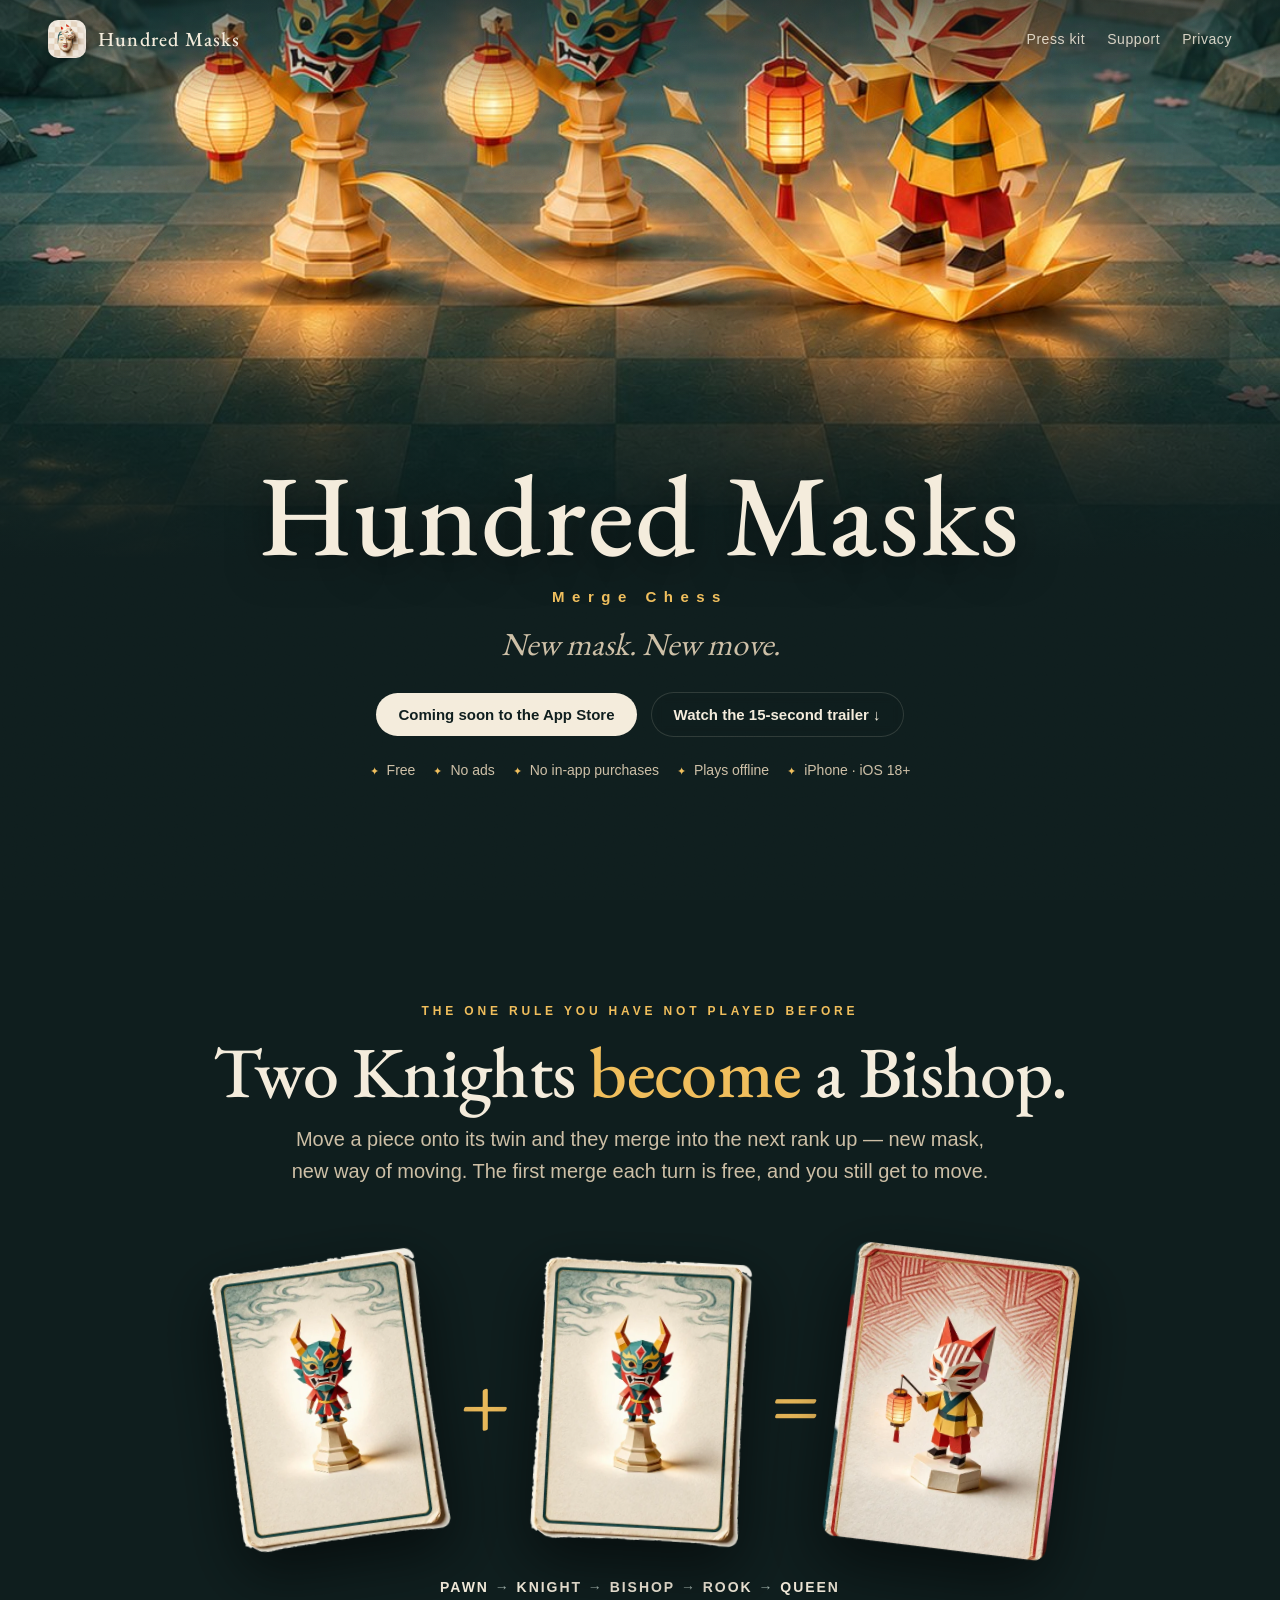
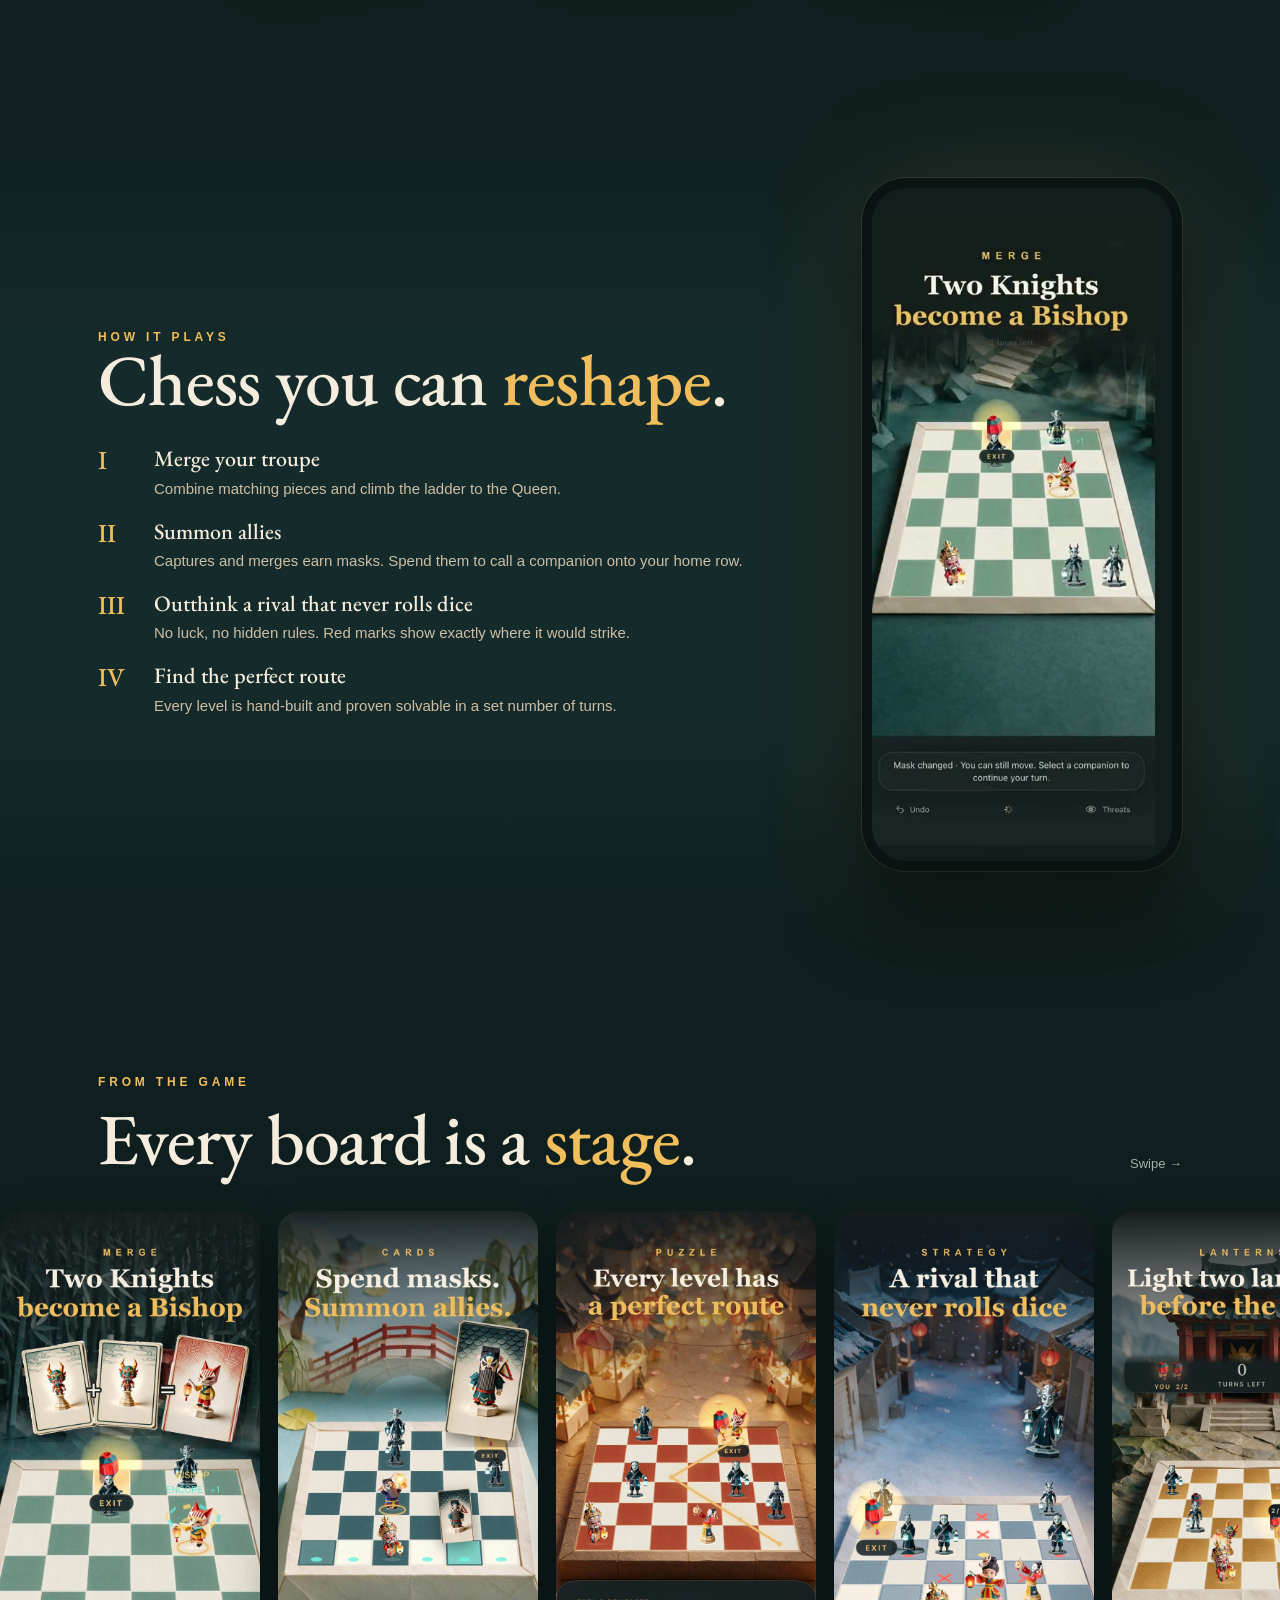
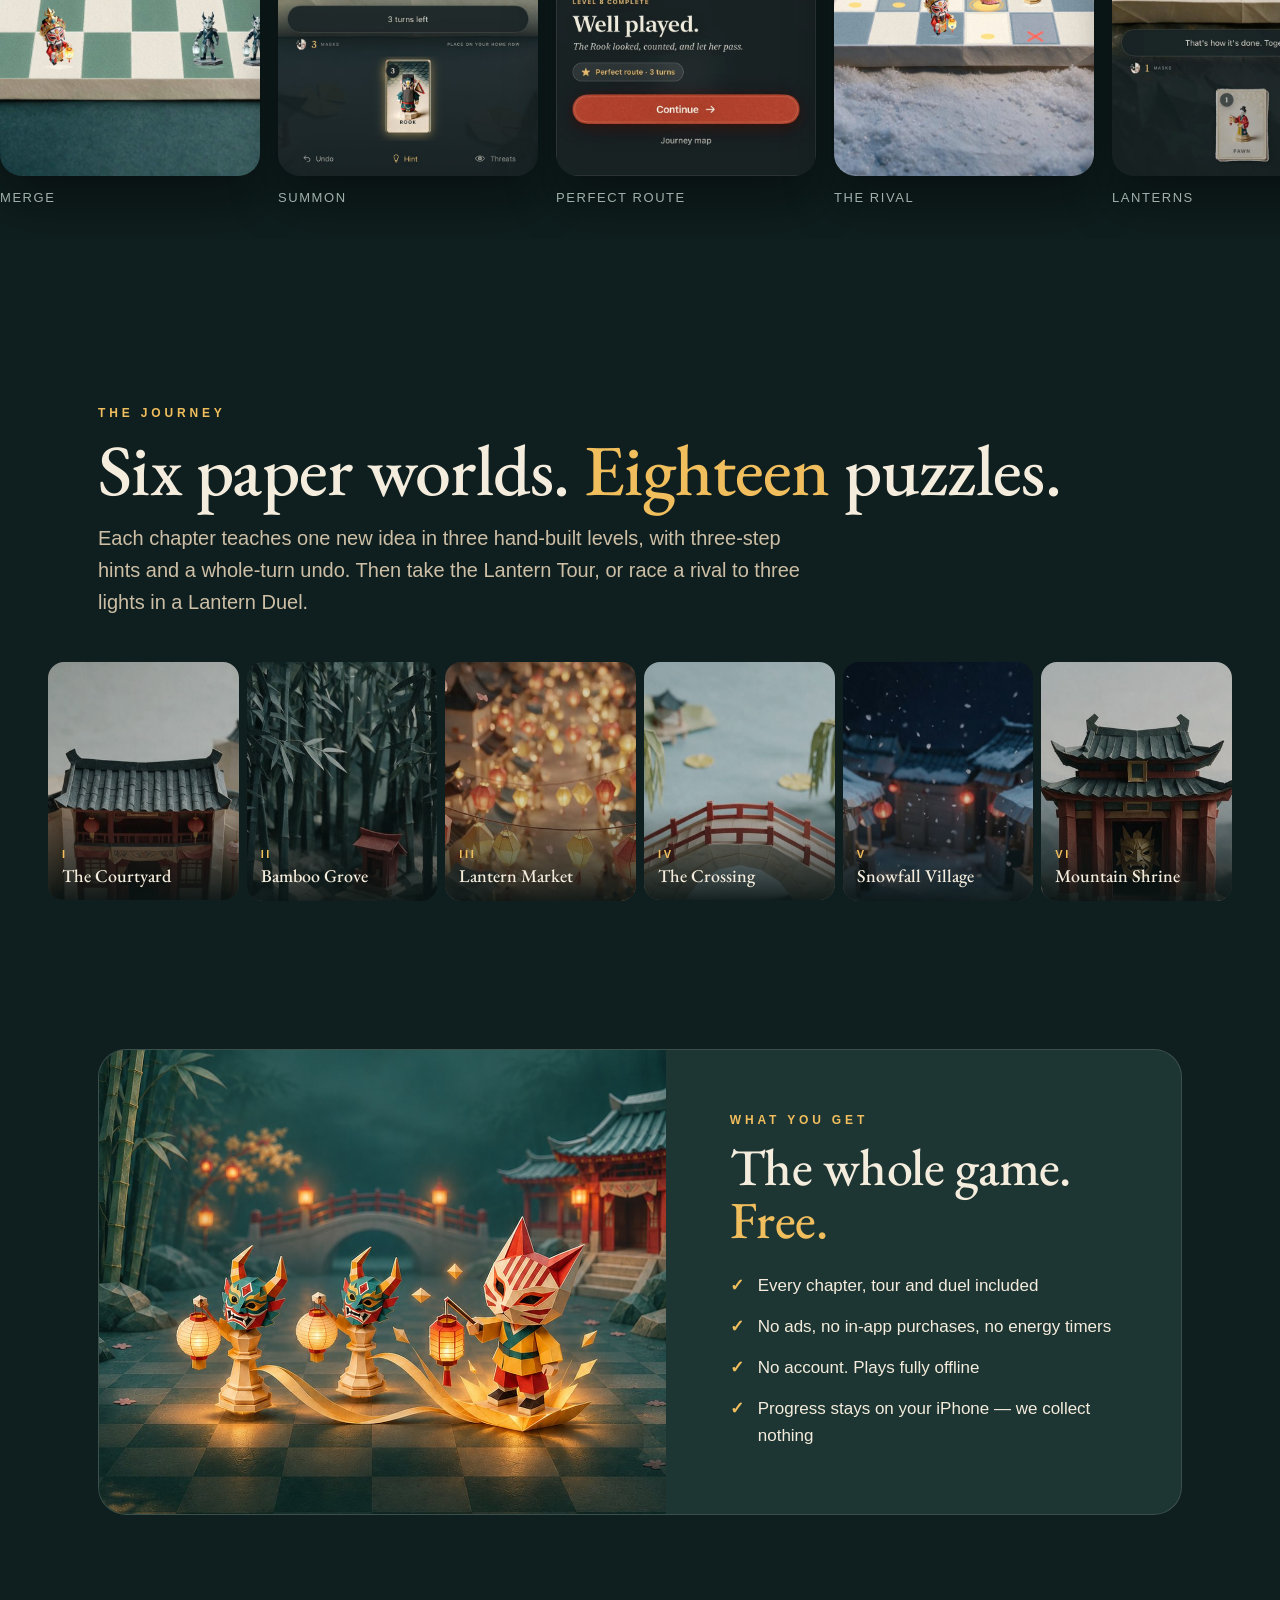
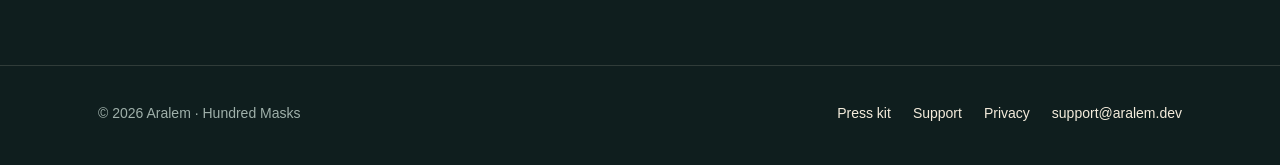
==== commit 042feb13: "Support, privacy and 404 pages share the new design Same dark key-art header, navigation (now with t" ====
--- a/index.html
+++ b/index.html
@@ -18,7 +18,7 @@
 <meta name="theme-color" content="#0f1e1e">
 <link rel="preload" href="assets/fonts/EBGaramond-Medium.woff2" as="font" type="font/woff2" crossorigin>
 <link rel="preload" href="assets/v2/hero-wide.jpg" as="image" media="(min-width:521px)">
-<link rel="stylesheet" href="assets/v2/home.css">
+<link rel="stylesheet" href="assets/v2/home.css?v=4">
 <script>if('IntersectionObserver' in window)document.documentElement.className='js'</script>
 </head>
 <body>
--- a/assets/v2/home.css
+++ b/assets/v2/home.css
@@ -129,3 +129,31 @@
   .strip{grid-template-columns:repeat(2,1fr)}
 }
 @media (prefers-reduced-motion:reduce){.rise{animation:none}.js .reveal{opacity:1;transform:none;transition:none}}
+/* ---------- document pages (support, privacy, 404) ---------- */
+.doc-hero{position:relative;padding:140px 0 50px;overflow:hidden;isolation:isolate}
+.doc-hero::before{content:"";position:absolute;inset:0;z-index:-1;background:url("hero-wide.jpg") 60% 50%/cover;opacity:.22;filter:blur(2px)}
+.doc-hero::after{content:"";position:absolute;inset:0;z-index:-1;background:linear-gradient(180deg,rgba(15,30,30,.3),var(--ink) 92%)}
+.doc-hero h1{font-size:clamp(42px,6.5vw,76px);margin:16px 0 18px;max-width:14em}
+.doc-hero .eyebrow{font:600 12px/1 var(--sans);letter-spacing:.32em;text-transform:uppercase;color:var(--gold);margin:0}
+.doc-hero .lede a{color:var(--gold)}
+.toc{display:flex;flex-wrap:wrap;gap:10px;margin-top:28px}
+.toc a{padding:9px 16px;border:1px solid var(--line);border-radius:999px;color:var(--paper);text-decoration:none;font-size:14px;background:rgba(15,30,30,.4)}
+.toc a:hover{border-color:var(--gold);color:var(--gold)}
+.doc{padding-bottom:100px}.doc>*{max-width:760px}
+.doc article,.doc section{padding:38px 0;border-top:1px solid var(--line);scroll-margin-top:24px}
+.doc .eyebrow{font:600 11px/1 var(--sans);letter-spacing:.28em;text-transform:uppercase;color:var(--gold);margin:0 0 12px}
+.doc h2{font-size:clamp(28px,3.6vw,38px);margin-bottom:14px}
+.doc h3{font-size:22px;margin:22px 0 8px}
+.doc p,.doc li{color:var(--paper-dim);font-size:17px;margin:0 0 14px}
+.doc ul{padding-left:20px}
+.doc strong{color:var(--paper)}
+.doc a{color:var(--gold)}
+.doc kbd{font:600 13px/1 var(--sans);padding:4px 8px;border-radius:7px;background:var(--ink-3);border:1px solid var(--line);color:var(--paper)}
+.doc .mute{color:var(--muted)}
+.doc .paper.contact{display:grid;gap:8px;margin:22px 0;padding:24px;border-radius:20px;background:var(--ink-3);border:1px solid var(--line)}
+.doc .paper.contact .who{font:500 26px/1.1 var(--serif);color:var(--paper)}
+.doc .paper.contact a{display:inline-flex;justify-self:start;padding:12px 20px;border-radius:999px;background:var(--paper);color:var(--ink);font-weight:600;text-decoration:none;font-size:15px}
+.top.solid{position:relative}
+.lost{min-height:100svh;display:grid;place-content:center;text-align:center;gap:14px;padding:var(--gutter)}
+.lost h1{font-size:clamp(40px,7vw,80px)}
+.doc .policy h2{margin-top:34px}.doc .policy h2:first-child{margin-top:0}
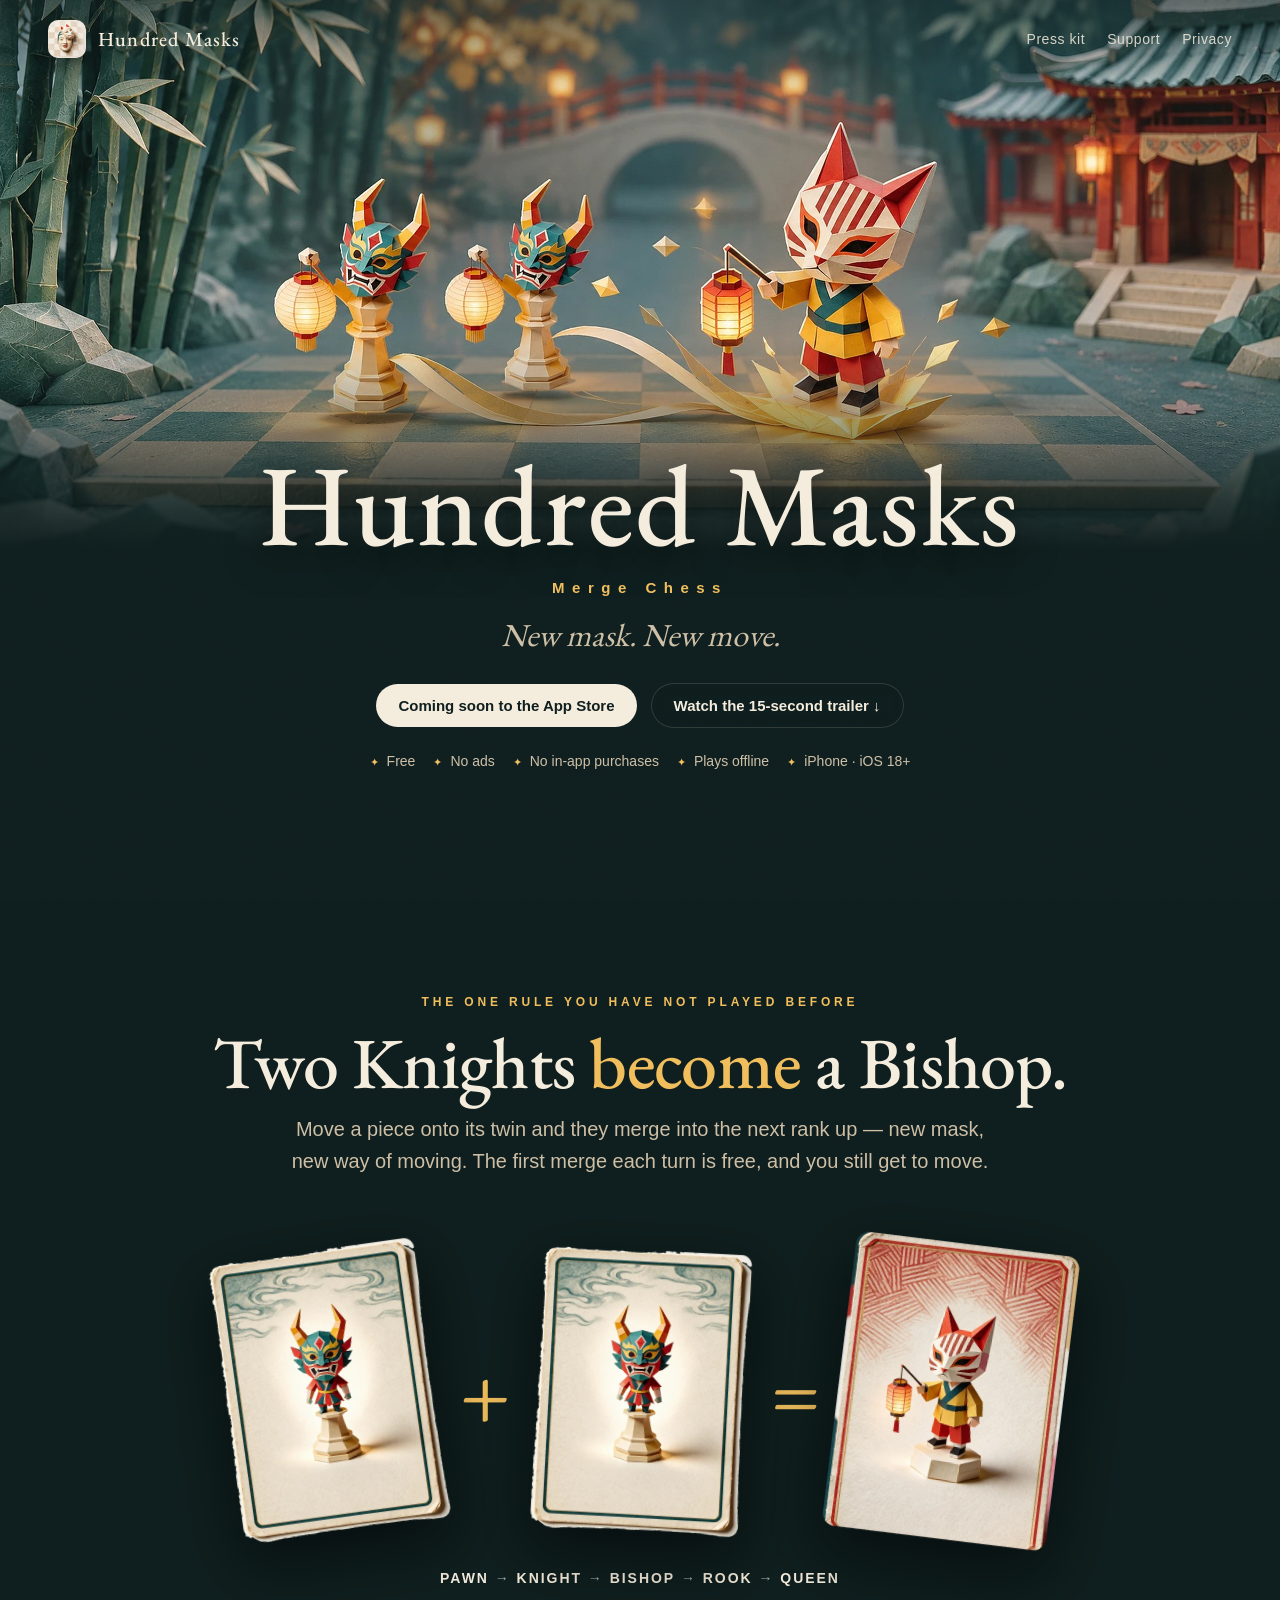
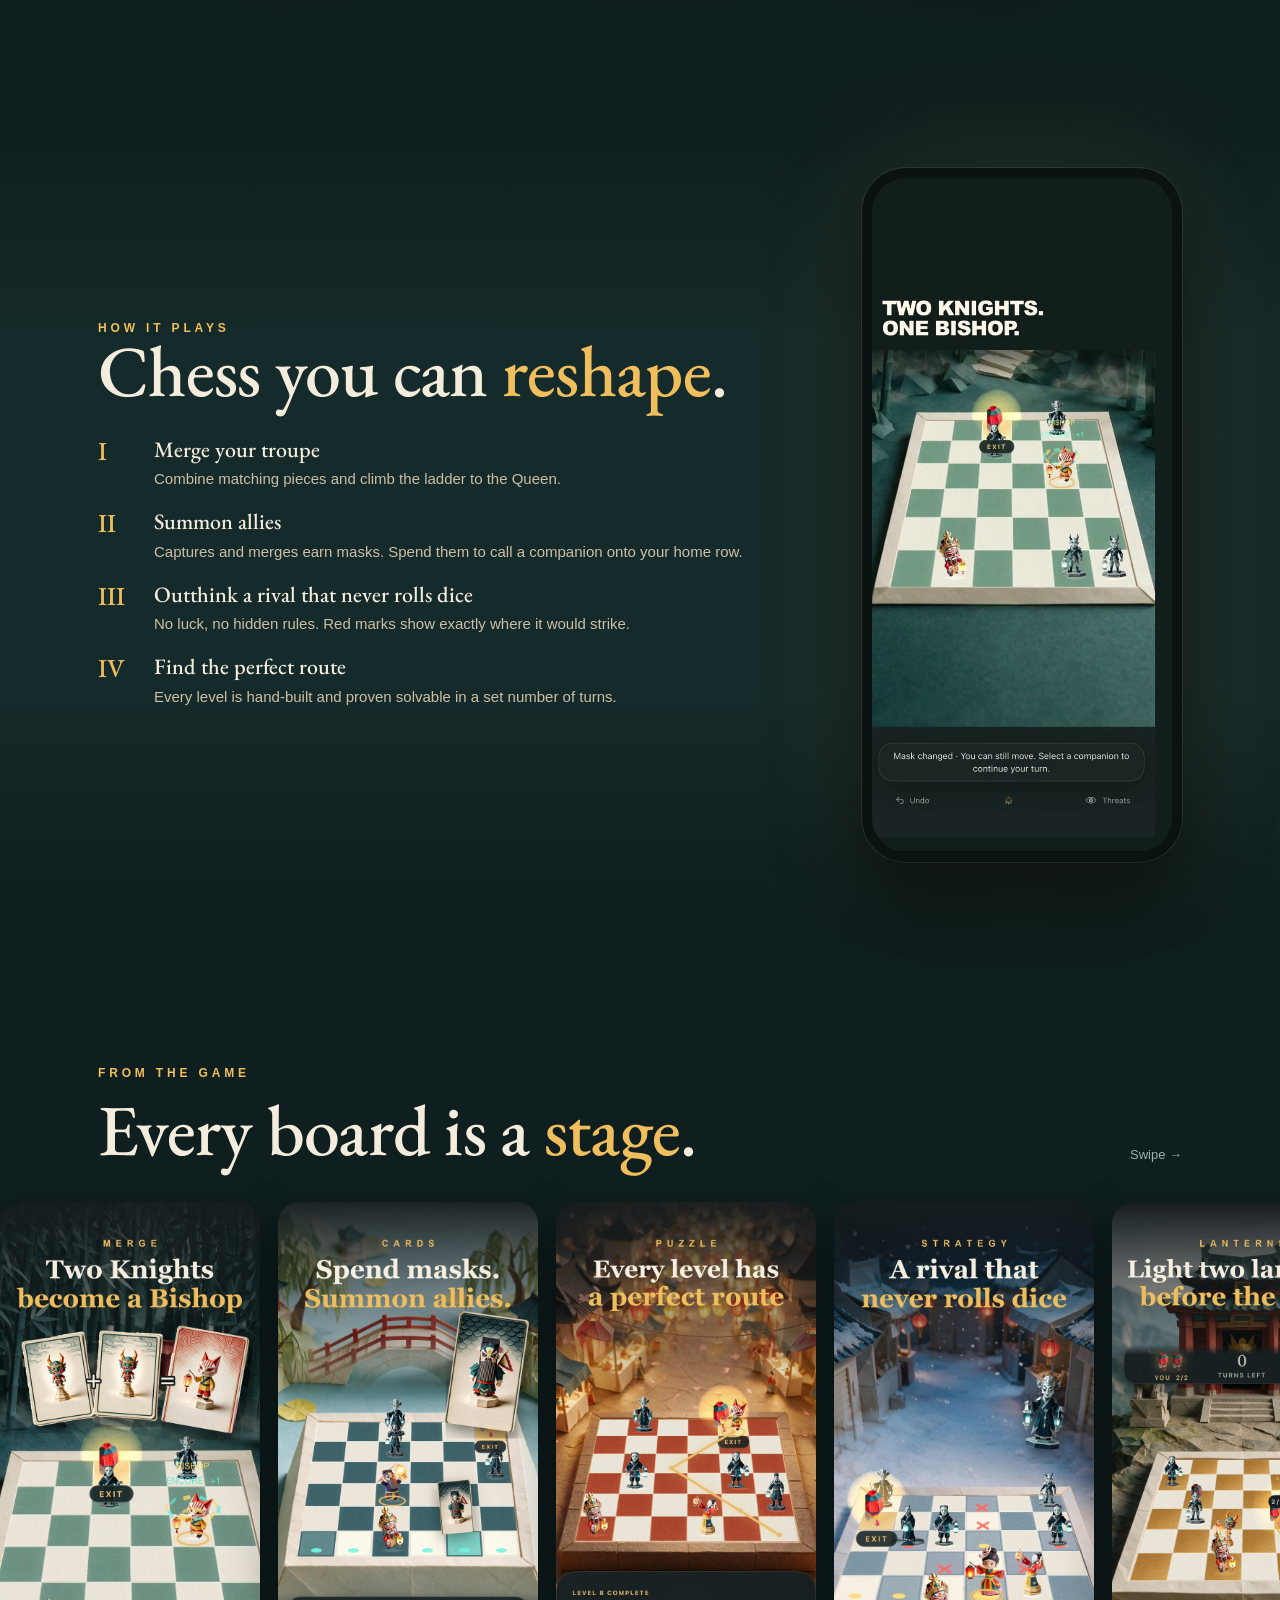
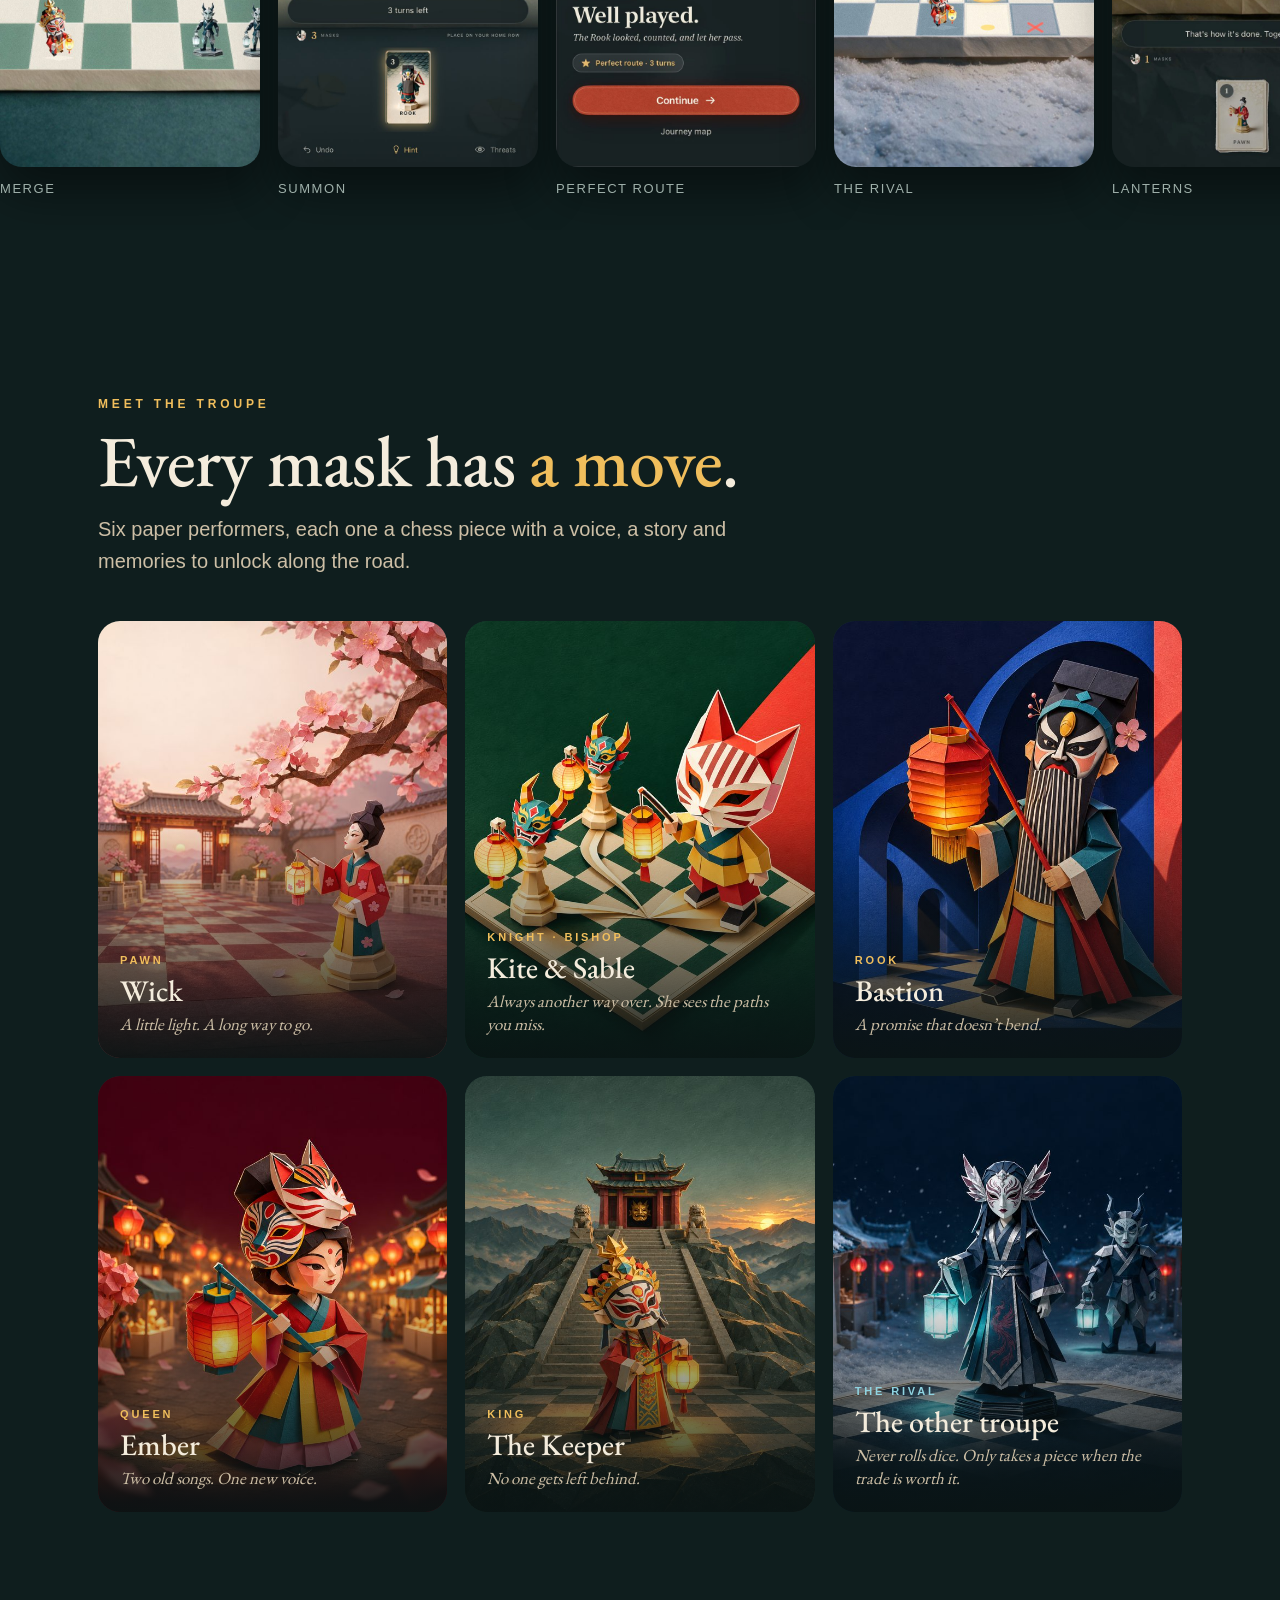
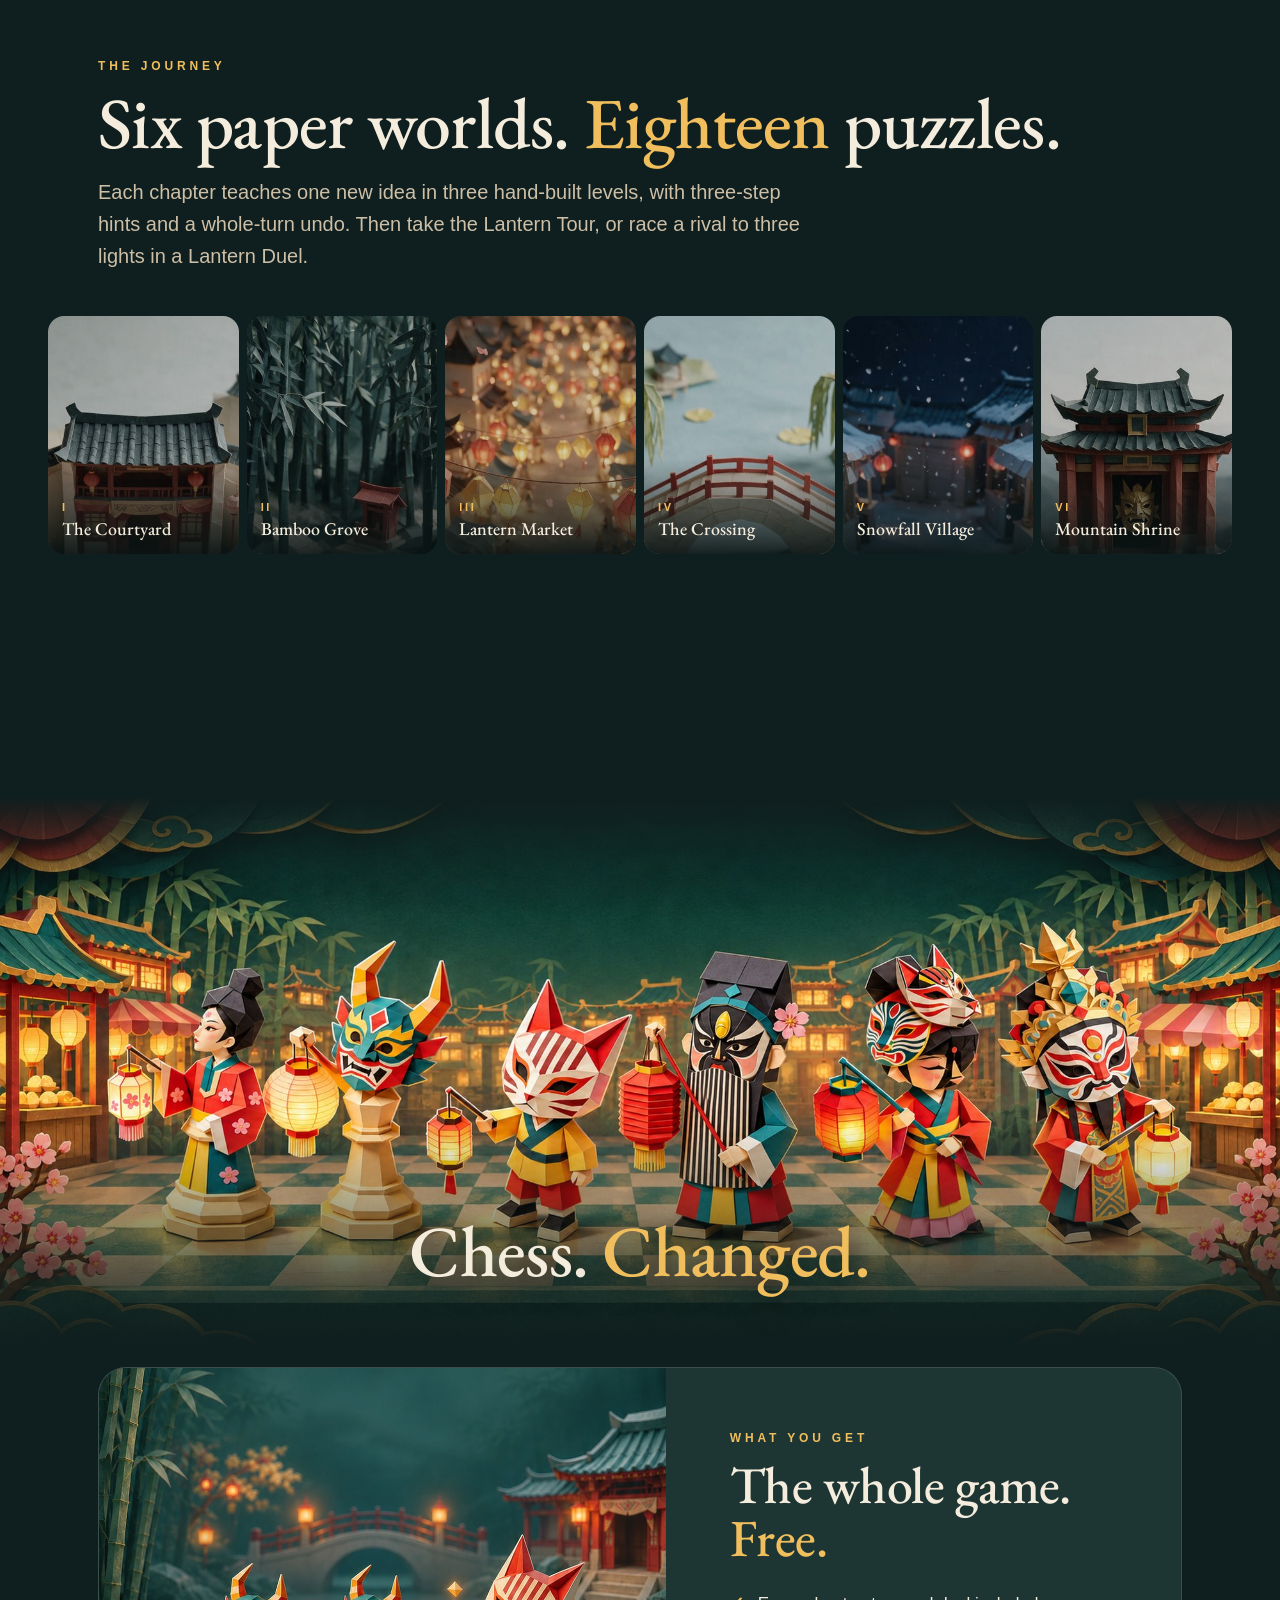
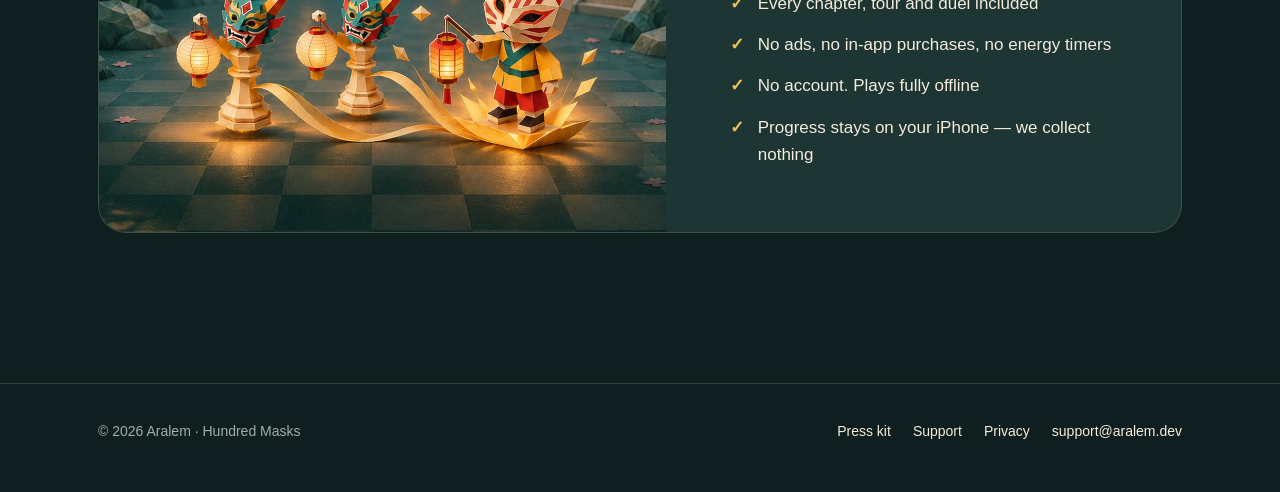
==== commit 0cfbb3f1: "Troupe section, cast banner and a full press library Home gains the six performers (named and descri" ====
--- a/index.html
+++ b/index.html
@@ -18,7 +18,7 @@
 <meta name="theme-color" content="#0f1e1e">
 <link rel="preload" href="assets/fonts/EBGaramond-Medium.woff2" as="font" type="font/woff2" crossorigin>
 <link rel="preload" href="assets/v2/hero-wide.jpg" as="image" media="(min-width:521px)">
-<link rel="stylesheet" href="assets/v2/home.css?v=4">
+<link rel="stylesheet" href="assets/v2/home.css?v=5">
 <script>if('IntersectionObserver' in window)document.documentElement.className='js'</script>
 </head>
 <body>
@@ -75,7 +75,7 @@
       </ol>
     </div>
     <div class="phone reveal">
-      <video src="assets/v2/trailer-15s-web.mp4" poster="assets/v2/trailer-poster.jpg" autoplay muted loop playsinline preload="metadata" aria-label="15-second gameplay trailer: merging pieces, summoning a Rook, the rival's reply and a level won."></video>
+      <video src="assets/v2/trailer-15s-web.mp4" poster="assets/v2/trailer-poster.jpg" autoplay muted loop playsinline preload="metadata" aria-label="15-second gameplay trailer: two Knights become a Bishop, two Pawns a Knight, a Rook is summoned and a level is escaped."></video>
     </div>
   </div>
 </section>
@@ -89,6 +89,22 @@
     <figure><img src="assets/v2/shot-rival.jpg" alt="Red marks show where the rival would capture in the snowy village" width="720" height="1564" loading="lazy"><figcaption>The rival</figcaption></figure>
     <figure><img src="assets/v2/shot-lanterns.jpg" alt="Two lanterns lit at the mountain shrine" width="720" height="1564" loading="lazy"><figcaption>Lanterns</figcaption></figure>
     <figure><img src="assets/v2/shot-journey.jpg" alt="The journey map from the Courtyard to the Mountain Shrine" width="720" height="1564" loading="lazy"><figcaption>The journey</figcaption></figure>
+  </div>
+</section>
+
+<section class="troupe" aria-labelledby="c">
+  <div class="wrap">
+    <p class="kicker reveal">Meet the troupe</p>
+    <h2 id="c" class="reveal" style="margin-top:14px">Every mask has <em>a move</em>.</h2>
+    <p class="lede reveal">Six paper performers, each one a chess piece with a voice, a story and memories to unlock along the road.</p>
+    <div class="cast">
+      <figure class="member reveal"><img src="assets/v2/troupe-wick.jpg" alt="Wick, a small paper performer holding a lantern under cherry blossom" loading="lazy" width="640" height="800"><figcaption class="tag2"><i>Pawn</i><b>Wick</b><span>A little light. A long way to go.</span></figcaption></figure>
+      <figure class="member reveal"><img src="assets/v2/troupe-kite-sable.jpg" alt="Two horned Knight masks on a chessboard beside Sable in her fox mask" loading="lazy" width="640" height="800"><figcaption class="tag2"><i>Knight · Bishop</i><b>Kite &amp; Sable</b><span>Always another way over. She sees the paths you miss.</span></figcaption></figure>
+      <figure class="member reveal"><img src="assets/v2/troupe-bastion.jpg" alt="Bastion, an opera-masked Rook with a long beard and a red lantern" loading="lazy" width="640" height="800"><figcaption class="tag2"><i>Rook</i><b>Bastion</b><span>A promise that doesn’t bend.</span></figcaption></figure>
+      <figure class="member reveal"><img src="assets/v2/troupe-ember.jpg" alt="Ember, a fox-masked Queen holding a lantern in a lantern market" loading="lazy" width="640" height="800"><figcaption class="tag2"><i>Queen</i><b>Ember</b><span>Two old songs. One new voice.</span></figcaption></figure>
+      <figure class="member reveal"><img src="assets/v2/troupe-keeper.jpg" alt="The Keeper, a crowned King with a lantern on mountain shrine steps" loading="lazy" width="640" height="800"><figcaption class="tag2"><i>King</i><b>The Keeper</b><span>No one gets left behind.</span></figcaption></figure>
+      <figure class="member rival reveal"><img src="assets/v2/troupe-rivals.jpg" alt="The rival troupe in pale masks with cold blue lanterns on a snowy board" loading="lazy" width="640" height="799"><figcaption class="tag2"><i>The rival</i><b>The other troupe</b><span>Never rolls dice. Only takes a piece when the trade is worth it.</span></figcaption></figure>
+    </div>
   </div>
 </section>
 
@@ -107,6 +123,8 @@
     <figure class="reveal"><img src="assets/v2/world-temple.jpg" alt="" loading="lazy" width="640" height="387"><figcaption><i>VI</i>Mountain Shrine</figcaption></figure>
   </div>
 </section>
+
+<figure class="band reveal"><img src="assets/v2/cast-wide.jpg" alt="The whole troupe lined up on a lantern-lit chessboard" loading="lazy" width="2000" height="859"><h2>Chess. <em>Changed.</em></h2></figure>
 
 <section class="free" aria-labelledby="g">
   <div class="wrap">
--- a/assets/v2/home.css
+++ b/assets/v2/home.css
@@ -157,3 +157,29 @@
 .lost{min-height:100svh;display:grid;place-content:center;text-align:center;gap:14px;padding:var(--gutter)}
 .lost h1{font-size:clamp(40px,7vw,80px)}
 .doc .policy h2{margin-top:34px}.doc .policy h2:first-child{margin-top:0}
+/* ---------- troupe ---------- */
+.troupe{padding:clamp(70px,10vw,130px) 0 20px}
+.troupe .lede{margin-top:16px}
+.cast{display:grid;grid-template-columns:repeat(3,1fr);gap:18px;margin-top:44px}
+.member{position:relative;border-radius:22px;overflow:hidden;aspect-ratio:4/5;background:var(--ink-3);isolation:isolate}
+.member img{position:absolute;inset:0;width:100%;height:100%;object-fit:cover;z-index:-1;transition:transform .9s cubic-bezier(.2,.7,.2,1)}
+.member:hover img{transform:scale(1.05)}
+.member::after{content:"";position:absolute;inset:0;z-index:-1;background:linear-gradient(180deg,transparent 45%,rgba(10,20,20,.92))}
+.member .tag2{position:absolute;inset:auto 0 0;padding:22px}
+.member i{display:block;font:600 11px/1 var(--sans);font-style:normal;letter-spacing:.26em;text-transform:uppercase;color:var(--gold)}
+.member b{display:block;font:500 30px/1.1 var(--serif);margin:8px 0 6px}
+.member span{display:block;font:italic 400 17px/1.35 var(--serif);color:var(--paper-dim)}
+.member.rival i{color:#8fd3e0}
+/* ---------- cast band ---------- */
+.band{position:relative;margin:clamp(60px,9vw,120px) 0 0;isolation:isolate;text-align:center}
+.band img{width:100%;max-height:70svh;object-fit:cover}
+.band::before{content:"";position:absolute;inset:0;z-index:1;background:linear-gradient(180deg,var(--ink) 0%,transparent 22%,transparent 60%,var(--ink) 100%);pointer-events:none}
+.band h2{position:absolute;left:0;right:0;bottom:clamp(20px,5vw,60px);z-index:2;text-shadow:0 6px 30px rgba(0,0,0,.7)}
+@media (max-width:860px){.cast{grid-template-columns:repeat(2,1fr)}}
+@media (max-width:520px){.cast{grid-template-columns:1fr}.member{aspect-ratio:4/4.4}.band h2{position:static;margin-top:16px}}
+.page-head + .wrap h2{scroll-margin-top:20px}
+.page-head + .wrap > .lede{margin-top:10px}
+.page-head + .wrap h3{font-size:20px;margin:22px 0 10px;color:var(--paper)}
+.captions .copybox{margin:0 0 6px}
+.sw{display:inline-block;width:14px;height:14px;border-radius:4px;vertical-align:-2px;margin-right:6px;border:1px solid var(--line)}
+.grid .tile .thumb{background-color:#0a1414}
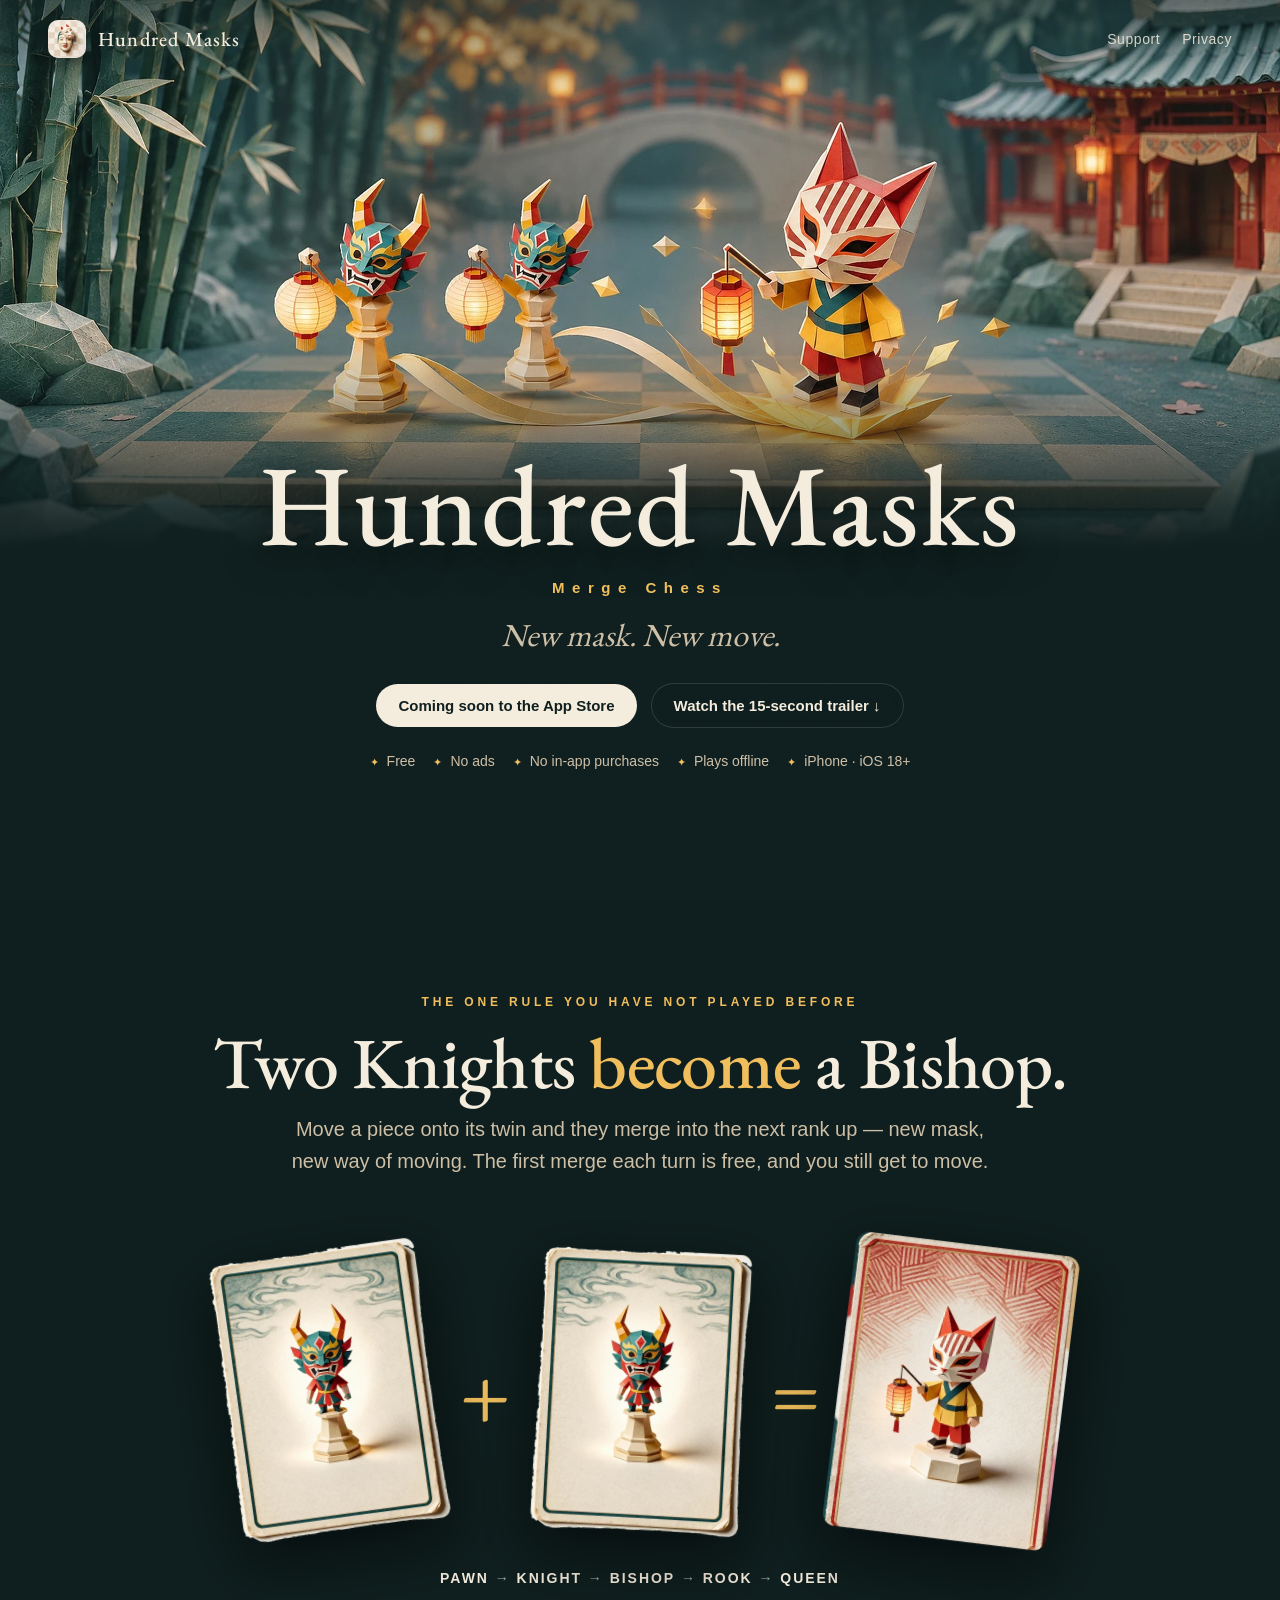
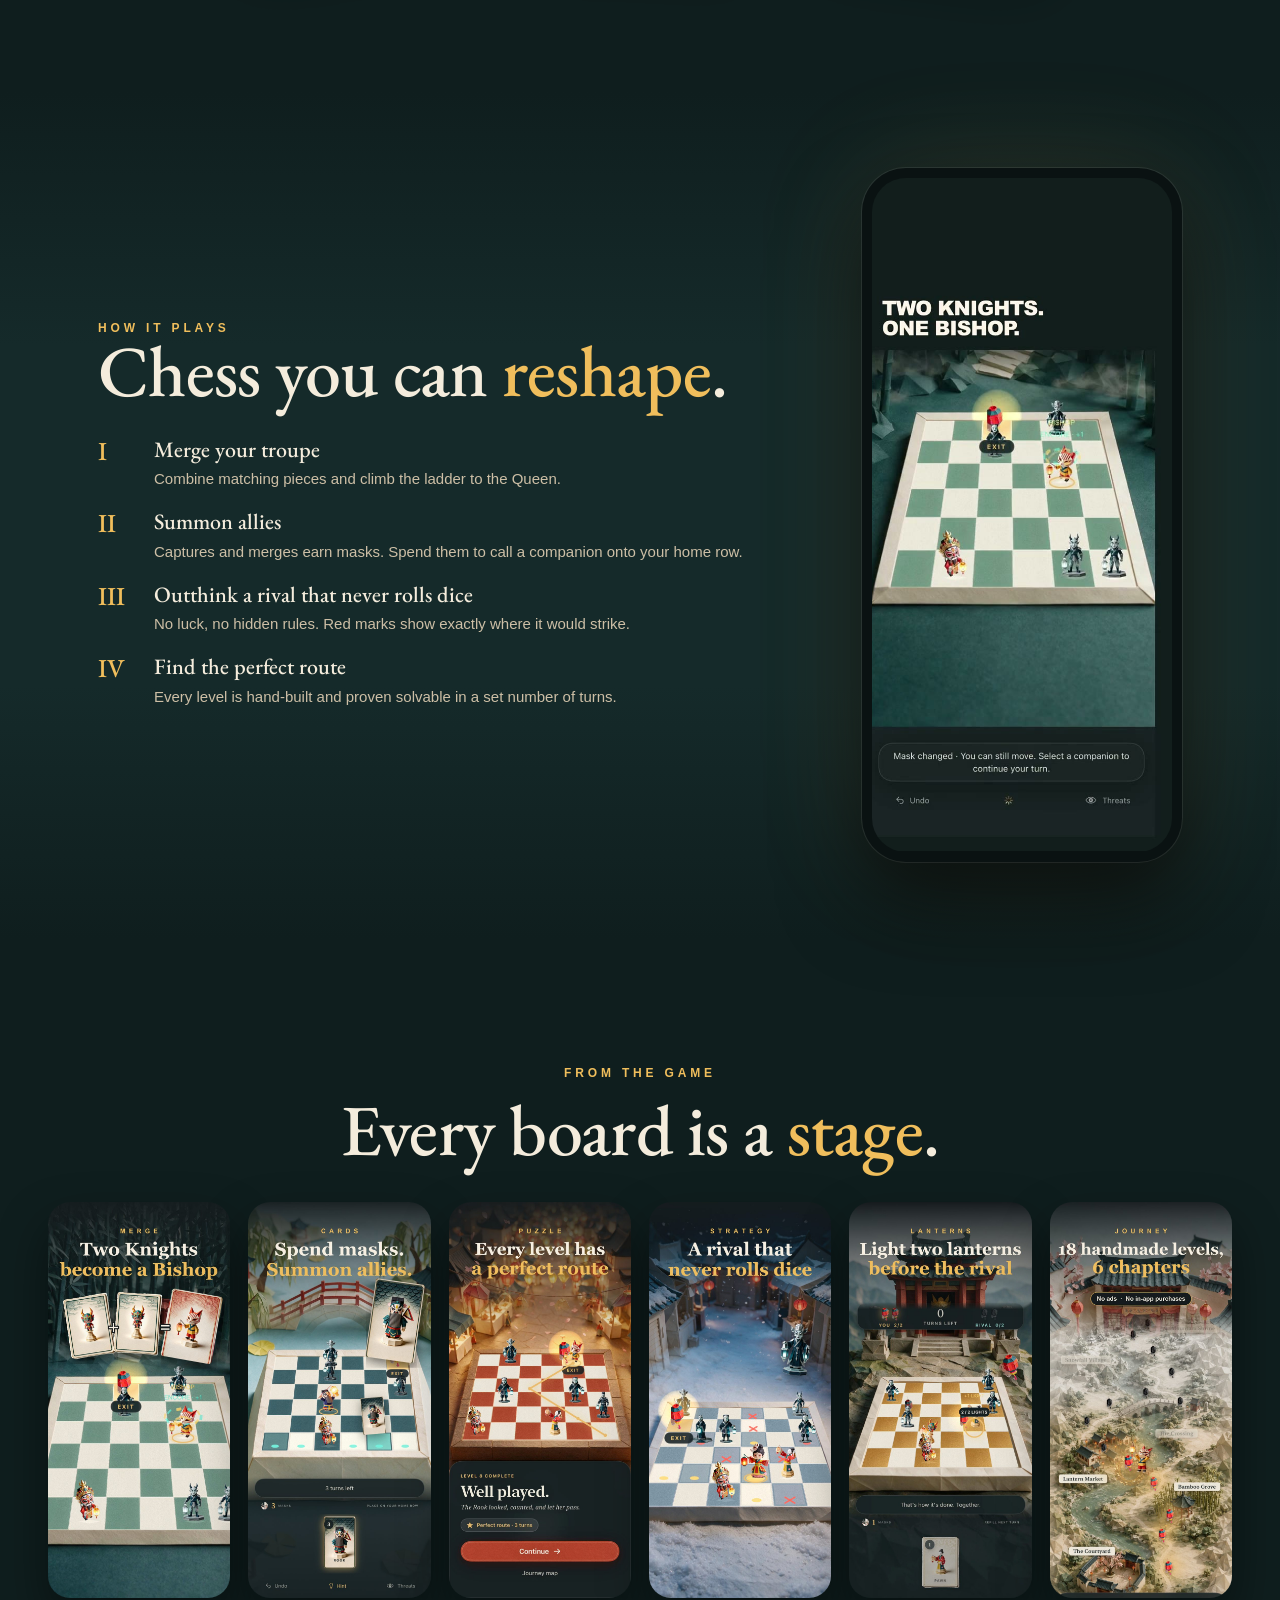
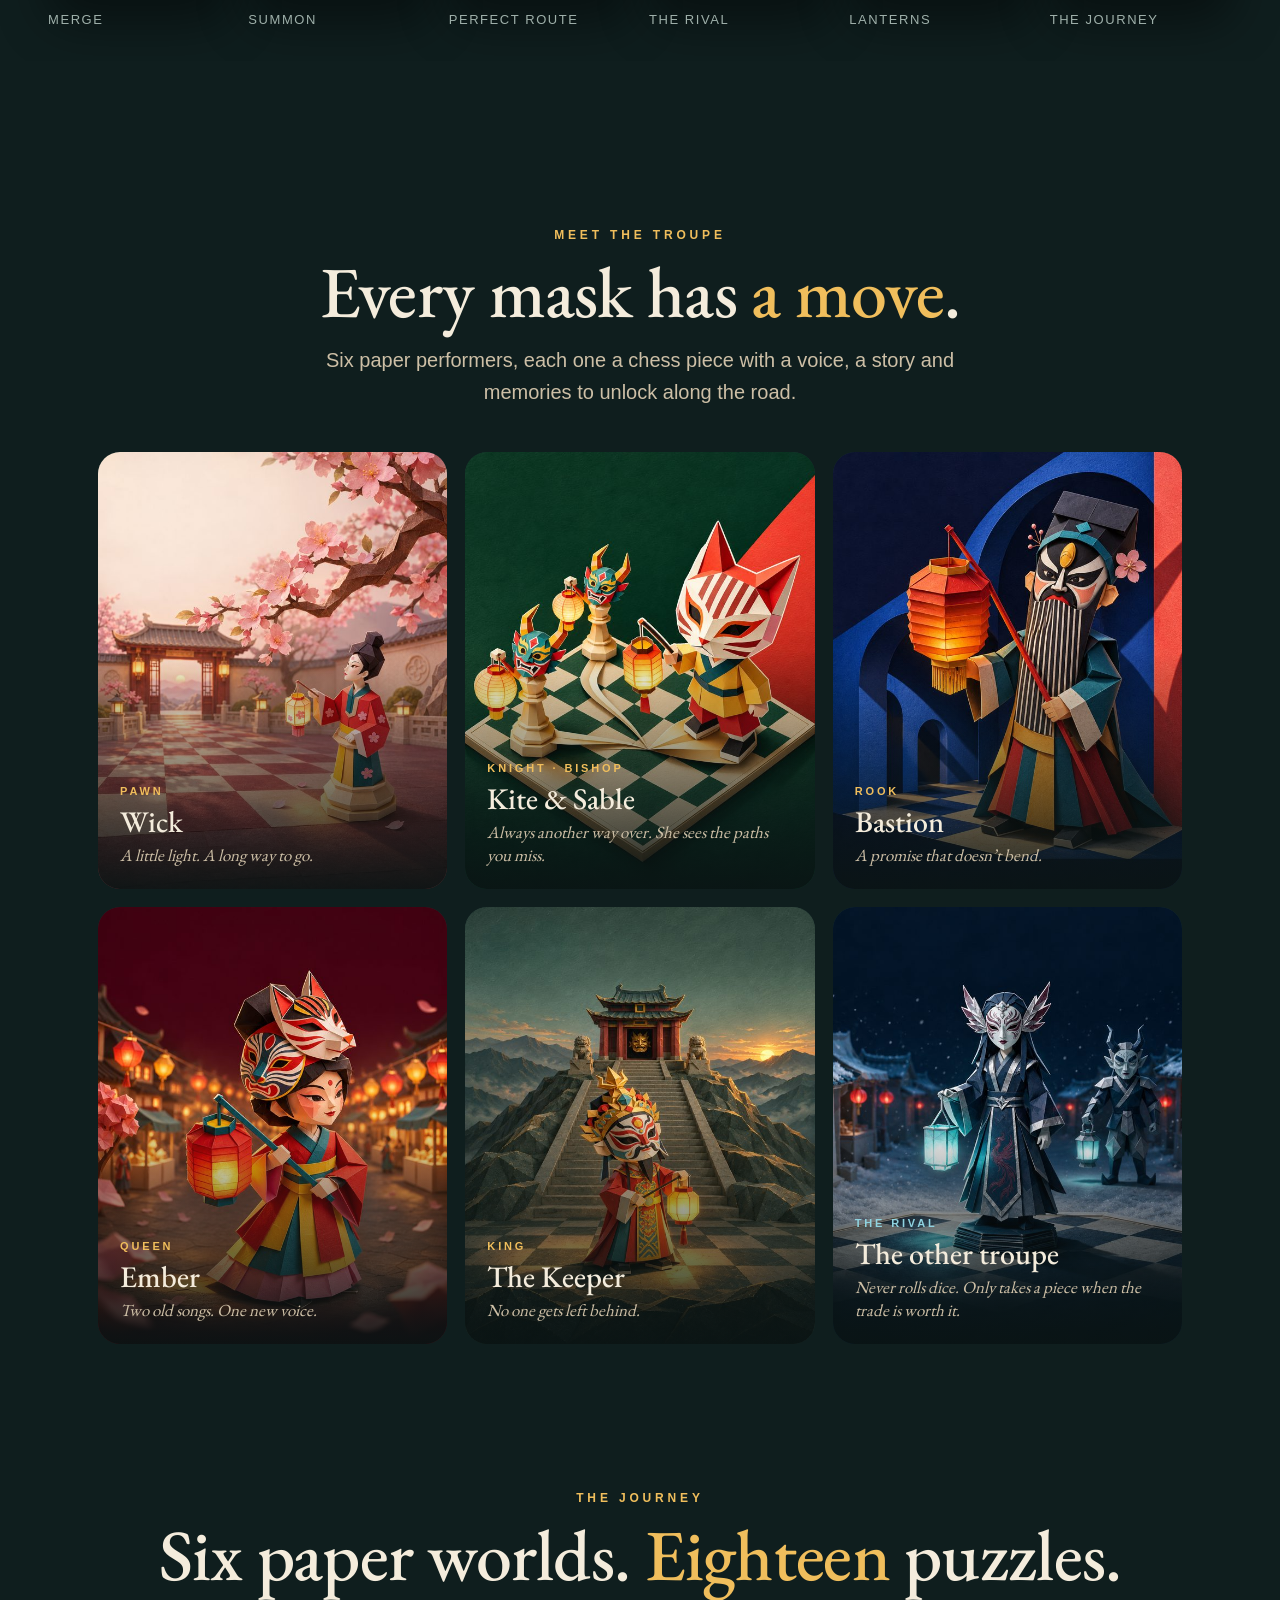
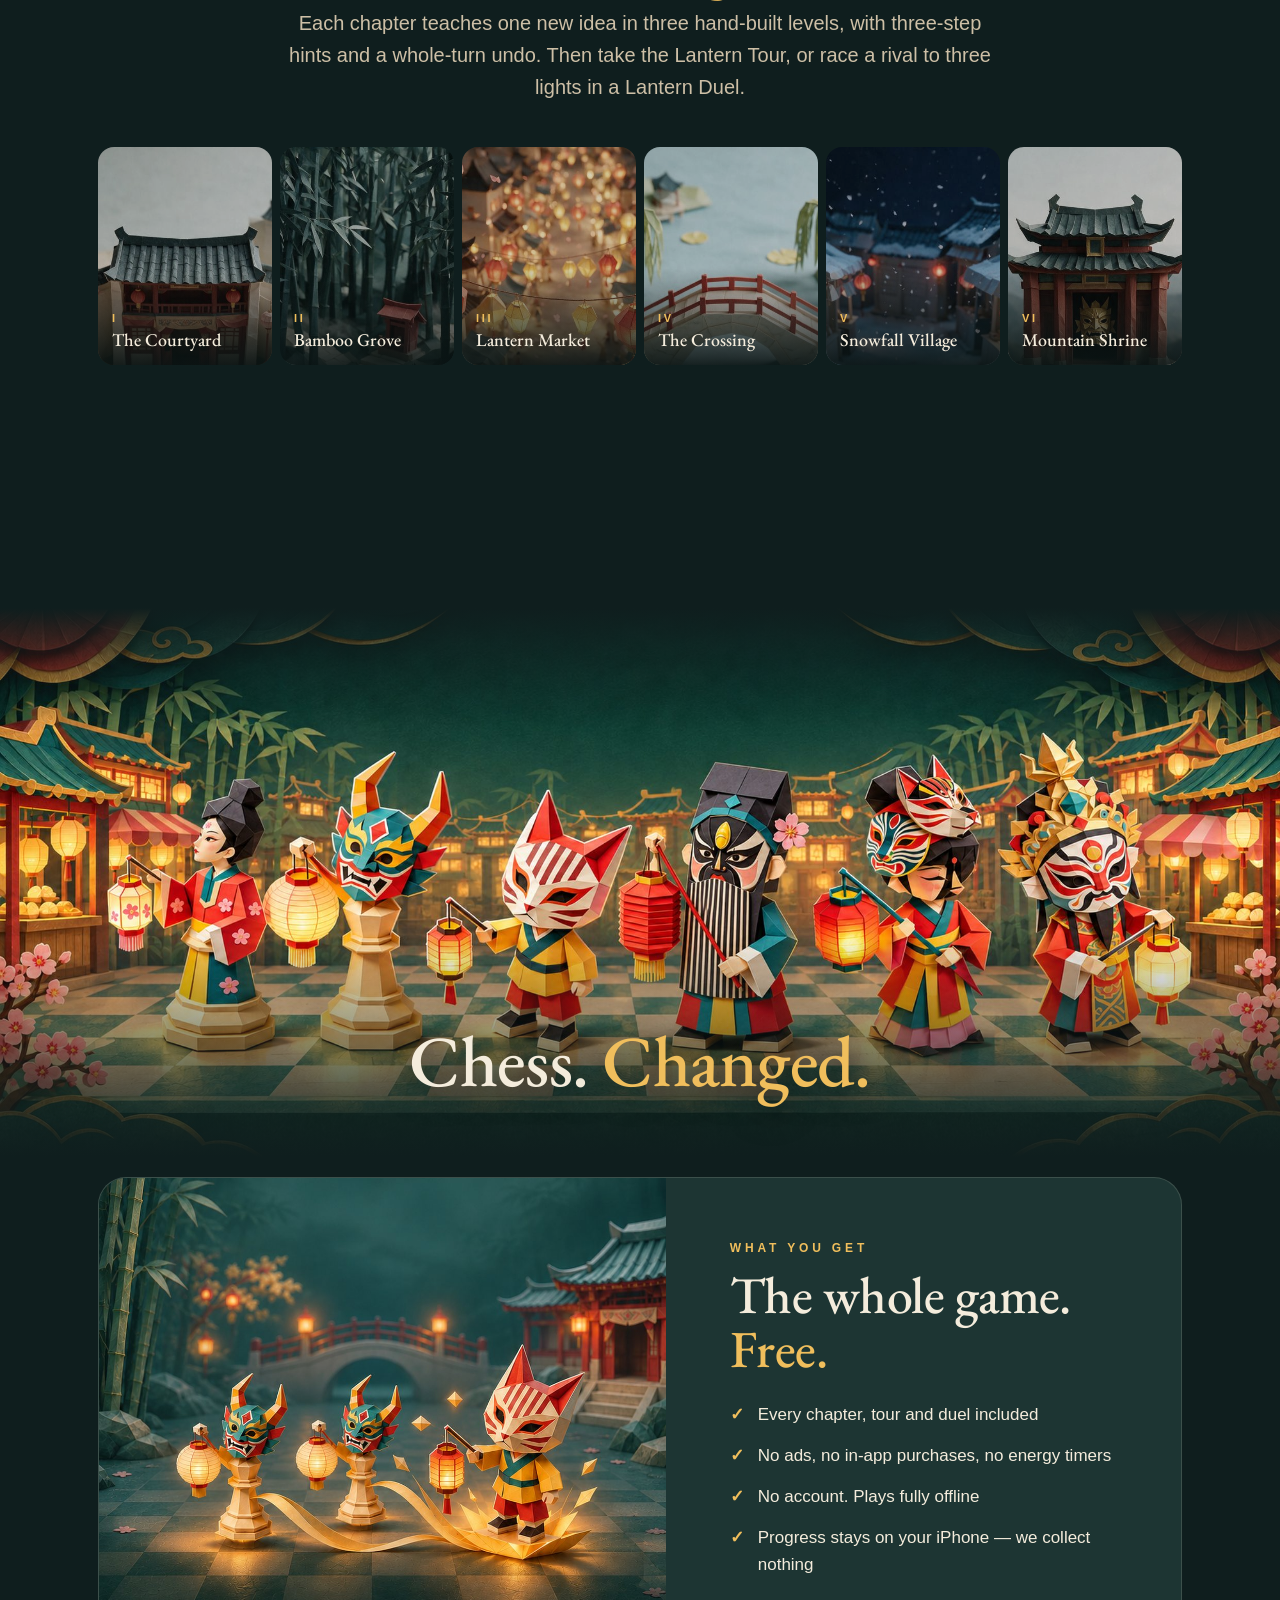
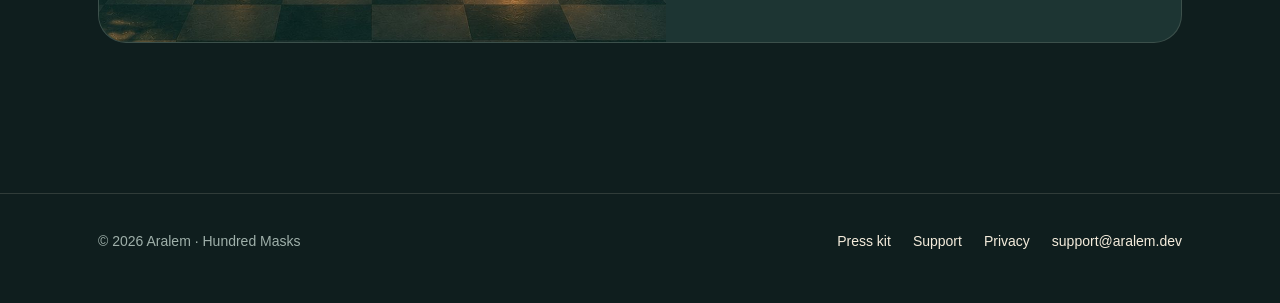
==== commit 95d3c860: "Press kit previews before it downloads; home sections line up - Top navigation drops the Press kit l" ====
--- a/index.html
+++ b/index.html
@@ -18,7 +18,7 @@
 <meta name="theme-color" content="#0f1e1e">
 <link rel="preload" href="assets/fonts/EBGaramond-Medium.woff2" as="font" type="font/woff2" crossorigin>
 <link rel="preload" href="assets/v2/hero-wide.jpg" as="image" media="(min-width:521px)">
-<link rel="stylesheet" href="assets/v2/home.css?v=5">
+<link rel="stylesheet" href="assets/v2/home.css?v=6">
 <script>if('IntersectionObserver' in window)document.documentElement.className='js'</script>
 </head>
 <body>
@@ -26,7 +26,7 @@
 
 <header class="top">
   <a class="brand" href="./"><img src="assets/icon-512.png" alt="" width="38" height="38"><span>Hundred Masks</span></a>
-  <nav aria-label="Main"><a href="press/">Press kit</a><a href="support/">Support</a><a href="privacy/">Privacy</a></nav>
+  <nav aria-label="Main"><a href="support/">Support</a><a href="privacy/">Privacy</a></nav>
 </header>
 
 <main id="main">
--- a/assets/v2/home.css
+++ b/assets/v2/home.css
@@ -70,17 +70,20 @@
 .trailer li b{font:500 22px/1.2 var(--serif)}
 .trailer li span{color:var(--paper-dim);font-size:15px}
 .shots{padding:clamp(70px,10vw,130px) 0 40px}
-.shots header{display:flex;justify-content:space-between;align-items:end;gap:20px;flex-wrap:wrap}
-.rail{display:flex;gap:18px;overflow-x:auto;scroll-snap-type:x mandatory;padding:36px var(--gutter) 30px;scrollbar-width:none}
+.shots header{text-align:center}
+.rail{display:flex;gap:18px;overflow-x:auto;scroll-snap-type:x mandatory;scroll-padding-inline:var(--gutter);padding:36px var(--gutter) 30px;scrollbar-width:none}
 .rail::-webkit-scrollbar{display:none}
-.rail figure{flex:0 0 clamp(200px,22vw,260px);scroll-snap-align:start;transition:transform .35s}
+.rail figure{flex:0 0 clamp(200px,22vw,260px);min-width:0;scroll-snap-align:start;transition:transform .35s}
+.rail figure:first-child{margin-left:auto}.rail figure:last-child{margin-right:auto}
+@media (min-width:1200px){.rail figure{flex:1 1 0;max-width:260px}.shots .hint{display:none}}
 .rail figure:hover{transform:translateY(-8px)}
 .rail img{width:100%;border-radius:22px;box-shadow:0 24px 50px rgba(0,0,0,.45)}
 .rail figcaption{margin-top:12px;font-size:13px;letter-spacing:.12em;text-transform:uppercase;color:var(--muted)}
-.hint{font-size:13px;color:var(--muted)}
+.hint{font-size:13px;color:var(--muted);margin-top:14px}
 .worlds{padding:clamp(70px,10vw,130px) 0}
-.worlds .lede{margin-top:16px}
-.strip{display:grid;grid-template-columns:repeat(6,1fr);gap:8px;margin-top:44px;padding:0 var(--gutter)}
+.worlds>.wrap{text-align:center}
+.worlds .lede{margin:16px auto 0}
+.strip{display:grid;grid-template-columns:repeat(6,1fr);gap:8px;max-width:1180px;margin:44px auto 0;padding:0 var(--gutter)}
 .strip figure{position:relative;border-radius:16px;overflow:hidden;aspect-ratio:4/5}
 .strip img{width:100%;height:100%;object-fit:cover;transition:transform .8s cubic-bezier(.2,.7,.2,1),filter .5s;filter:saturate(.75) brightness(.85)}
 .strip figure:hover img{transform:scale(1.07);filter:none}
@@ -159,7 +162,9 @@
 .doc .policy h2{margin-top:34px}.doc .policy h2:first-child{margin-top:0}
 /* ---------- troupe ---------- */
 .troupe{padding:clamp(70px,10vw,130px) 0 20px}
-.troupe .lede{margin-top:16px}
+.troupe>.wrap{text-align:center}
+.troupe .lede{margin:16px auto 0}
+.cast{text-align:left}
 .cast{display:grid;grid-template-columns:repeat(3,1fr);gap:18px;margin-top:44px}
 .member{position:relative;border-radius:22px;overflow:hidden;aspect-ratio:4/5;background:var(--ink-3);isolation:isolate}
 .member img{position:absolute;inset:0;width:100%;height:100%;object-fit:cover;z-index:-1;transition:transform .9s cubic-bezier(.2,.7,.2,1)}
@@ -183,3 +188,24 @@
 .captions .copybox{margin:0 0 6px}
 .sw{display:inline-block;width:14px;height:14px;border-radius:4px;vertical-align:-2px;margin-right:6px;border:1px solid var(--line)}
 .grid .tile .thumb{background-color:#0a1414}
+
+/* ---------- press kit preview ---------- */
+.howto{margin-top:14px;color:var(--muted);font-size:15px;max-width:40em}
+.tile{position:relative}
+.tile[data-act]::after{content:attr(data-act);position:absolute;top:12px;right:12px;padding:6px 11px;border-radius:999px;background:rgba(10,20,20,.72);border:1px solid var(--line);font:600 11px/1 var(--sans);letter-spacing:.08em;text-transform:uppercase;color:var(--paper);backdrop-filter:blur(6px)}
+.tile[data-act]:hover::after{border-color:var(--gold);color:var(--gold)}
+.viewer{border:0;padding:0;margin:0;background:transparent;color:var(--paper);width:100vw;max-width:100vw;height:100dvh;max-height:100dvh;overflow:hidden}
+.viewer[open]{display:grid;grid-template-rows:minmax(0,1fr) auto}
+.viewer::backdrop{background:rgba(6,12,12,.94)}
+.viewer-stage{display:grid;place-items:center;min-height:0;padding:clamp(12px,3vw,28px)}
+.viewer-stage img,.viewer-stage video{width:auto;height:auto;max-width:calc(100vw - 2*clamp(12px,3vw,28px));max-height:calc(100dvh - 120px - 2*clamp(12px,3vw,28px));object-fit:contain;border-radius:12px;background:#0a1414;box-shadow:0 24px 70px rgba(0,0,0,.6)}
+.viewer-bar{display:flex;align-items:center;gap:12px;padding:14px var(--gutter) calc(14px + env(safe-area-inset-bottom));background:var(--ink-2);border-top:1px solid var(--line)}
+.viewer-text{flex:1;min-width:0}
+.viewer-text b{display:block;font:500 20px/1.2 var(--serif);white-space:nowrap;overflow:hidden;text-overflow:ellipsis}
+.viewer-text span{display:block;font-size:13px;color:var(--muted);white-space:nowrap;overflow:hidden;text-overflow:ellipsis}
+.viewer-bar .pill{padding:12px 18px;font-size:14px;cursor:pointer}
+.viewer-bar button.pill{font-family:var(--sans)}
+.viewer-nav{flex:none;width:44px;height:44px;border-radius:50%;border:1px solid var(--line);background:rgba(15,30,30,.35);color:var(--paper);font:400 26px/1 var(--serif);cursor:pointer}
+.viewer-nav:hover{border-color:var(--gold);color:var(--gold)}
+.viewer :focus-visible{outline:2px solid var(--gold);outline-offset:2px}
+@media (max-width:520px){.viewer-bar{flex-wrap:wrap;gap:10px}.viewer-text{flex-basis:100%;order:-1}.viewer-bar .pill{flex:1;justify-content:center}}
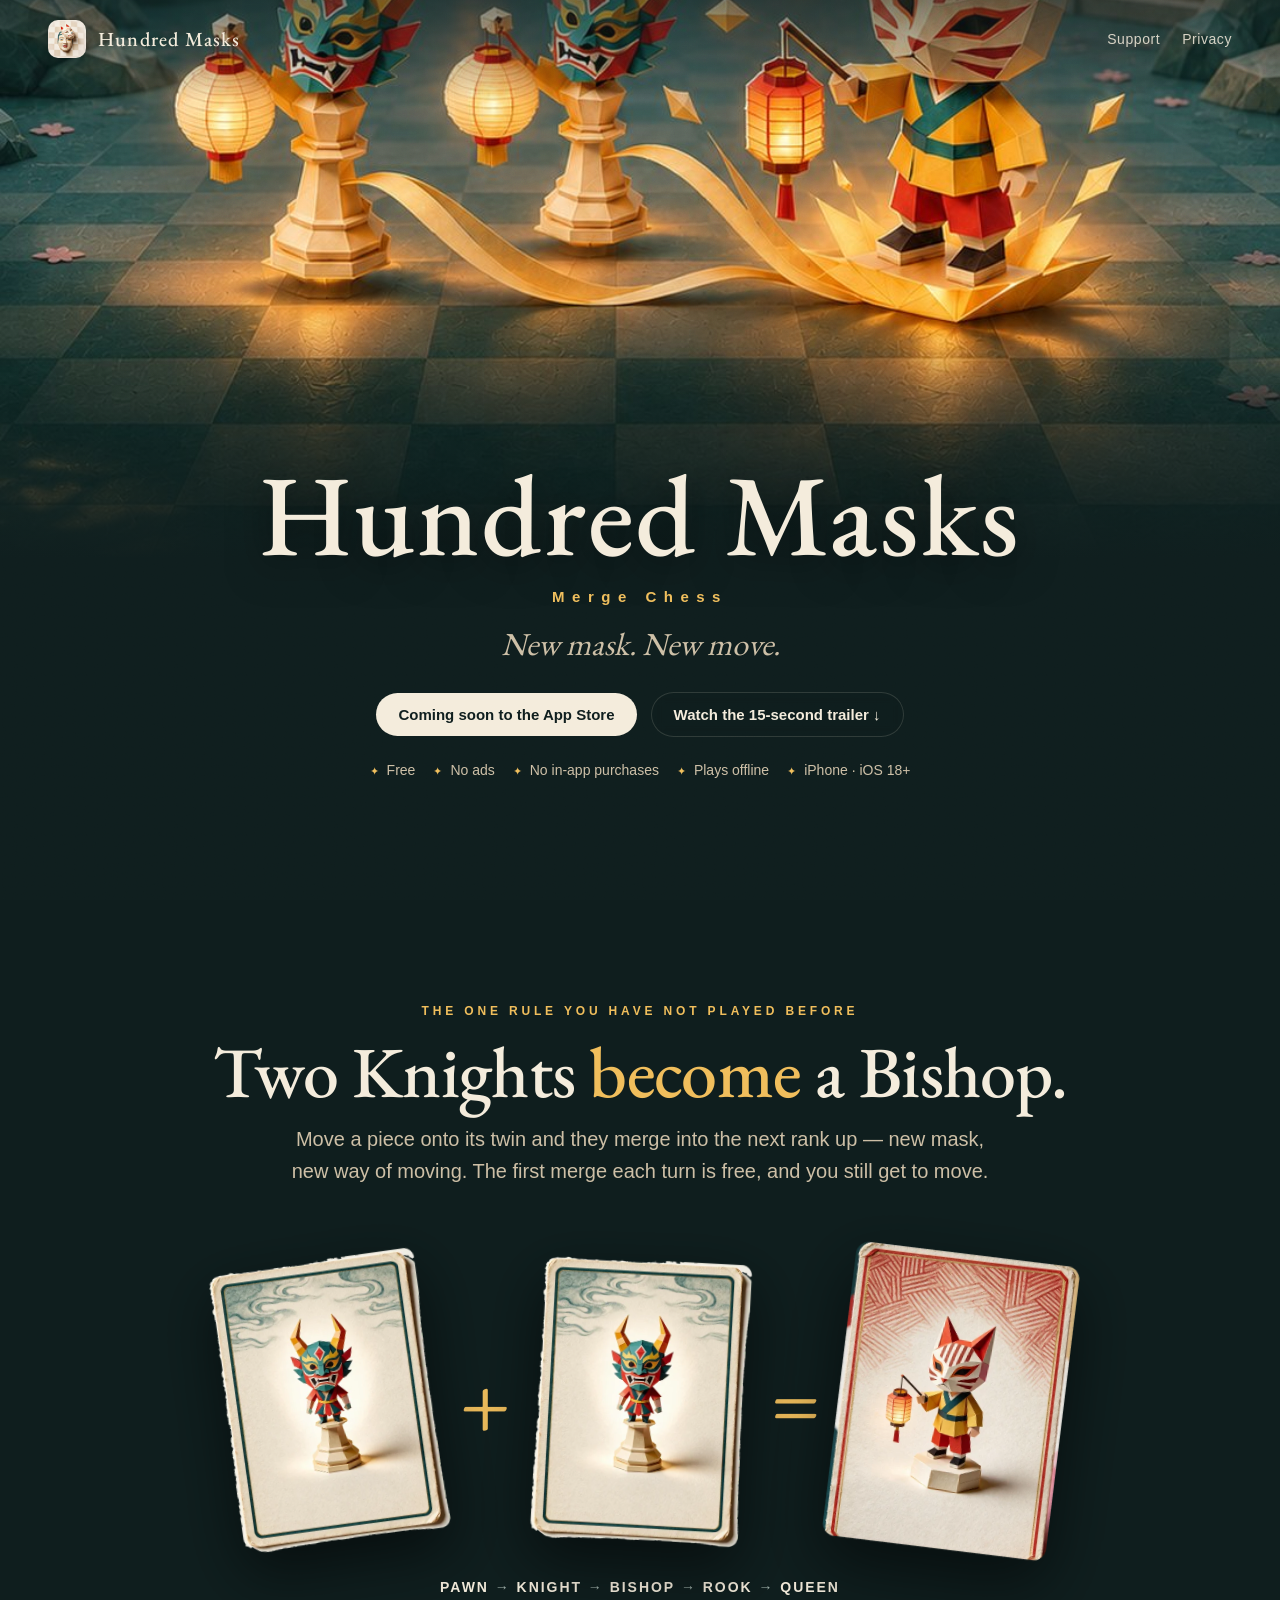
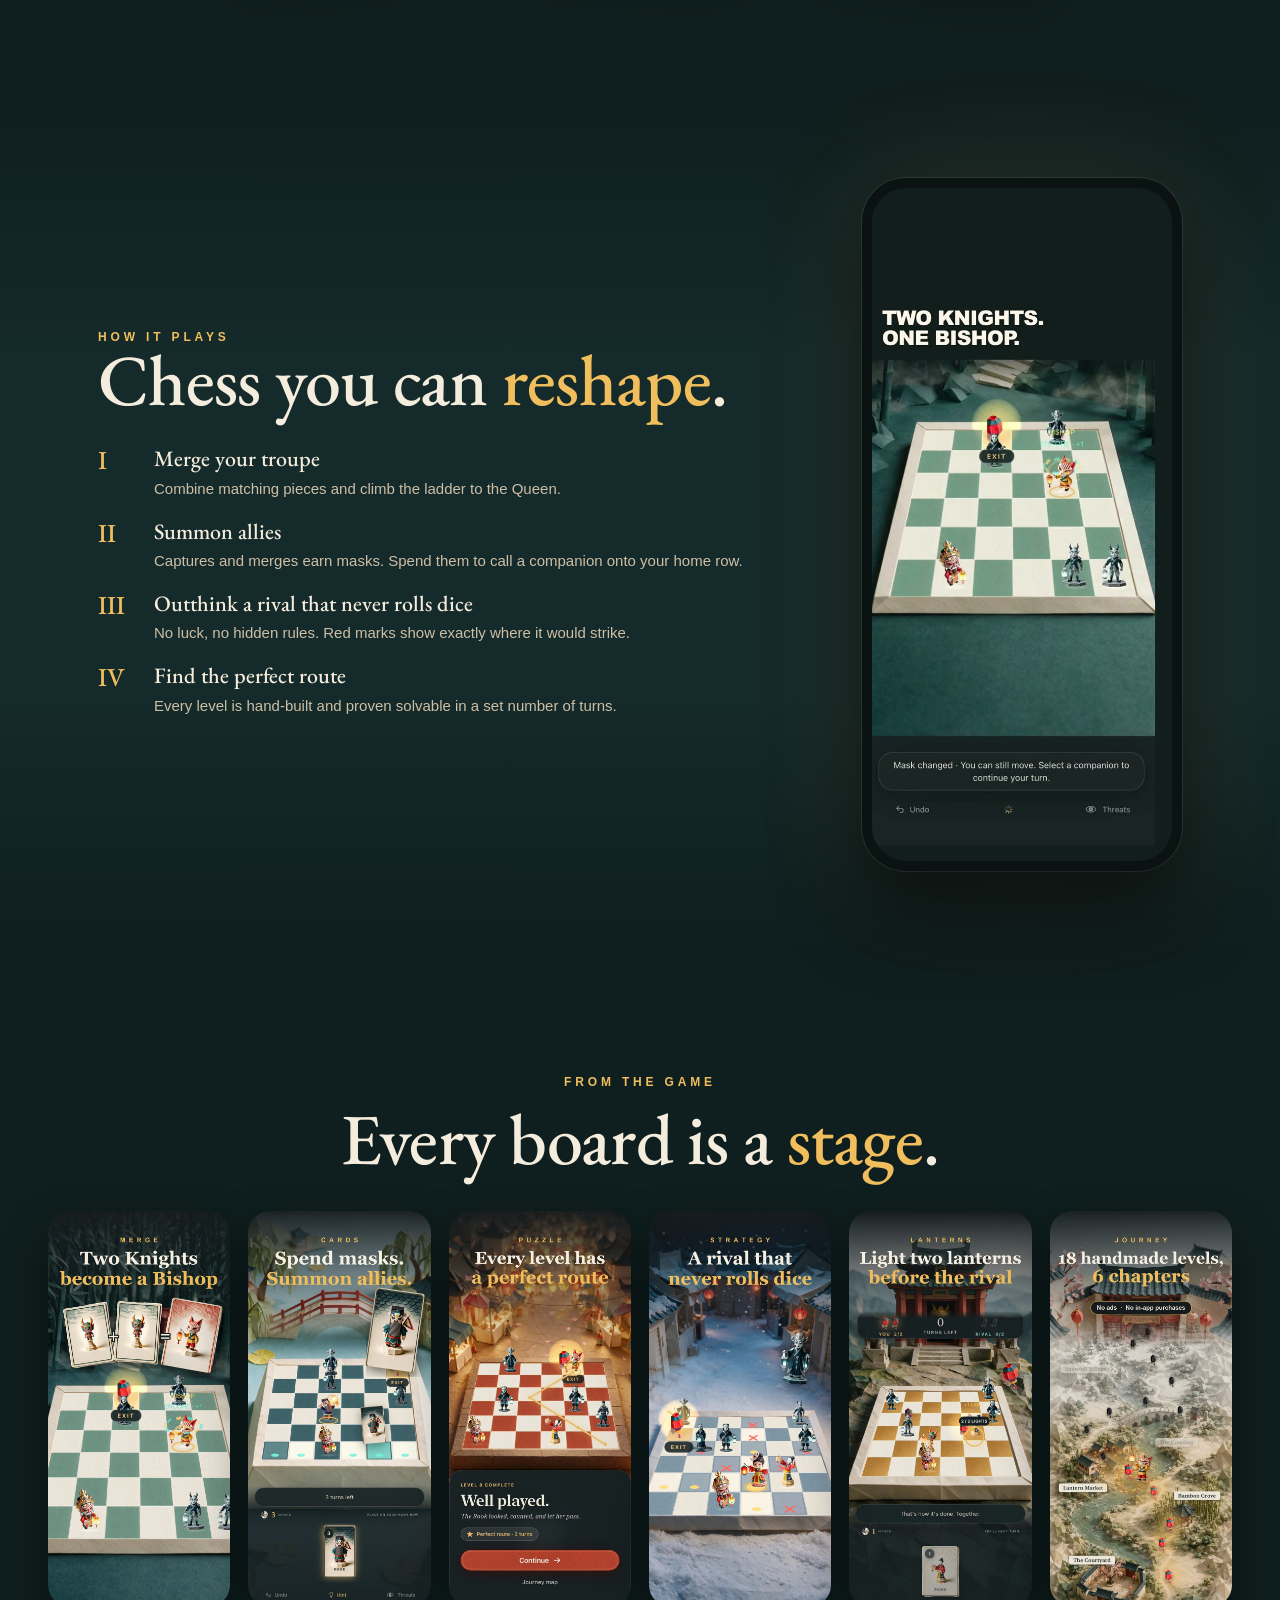
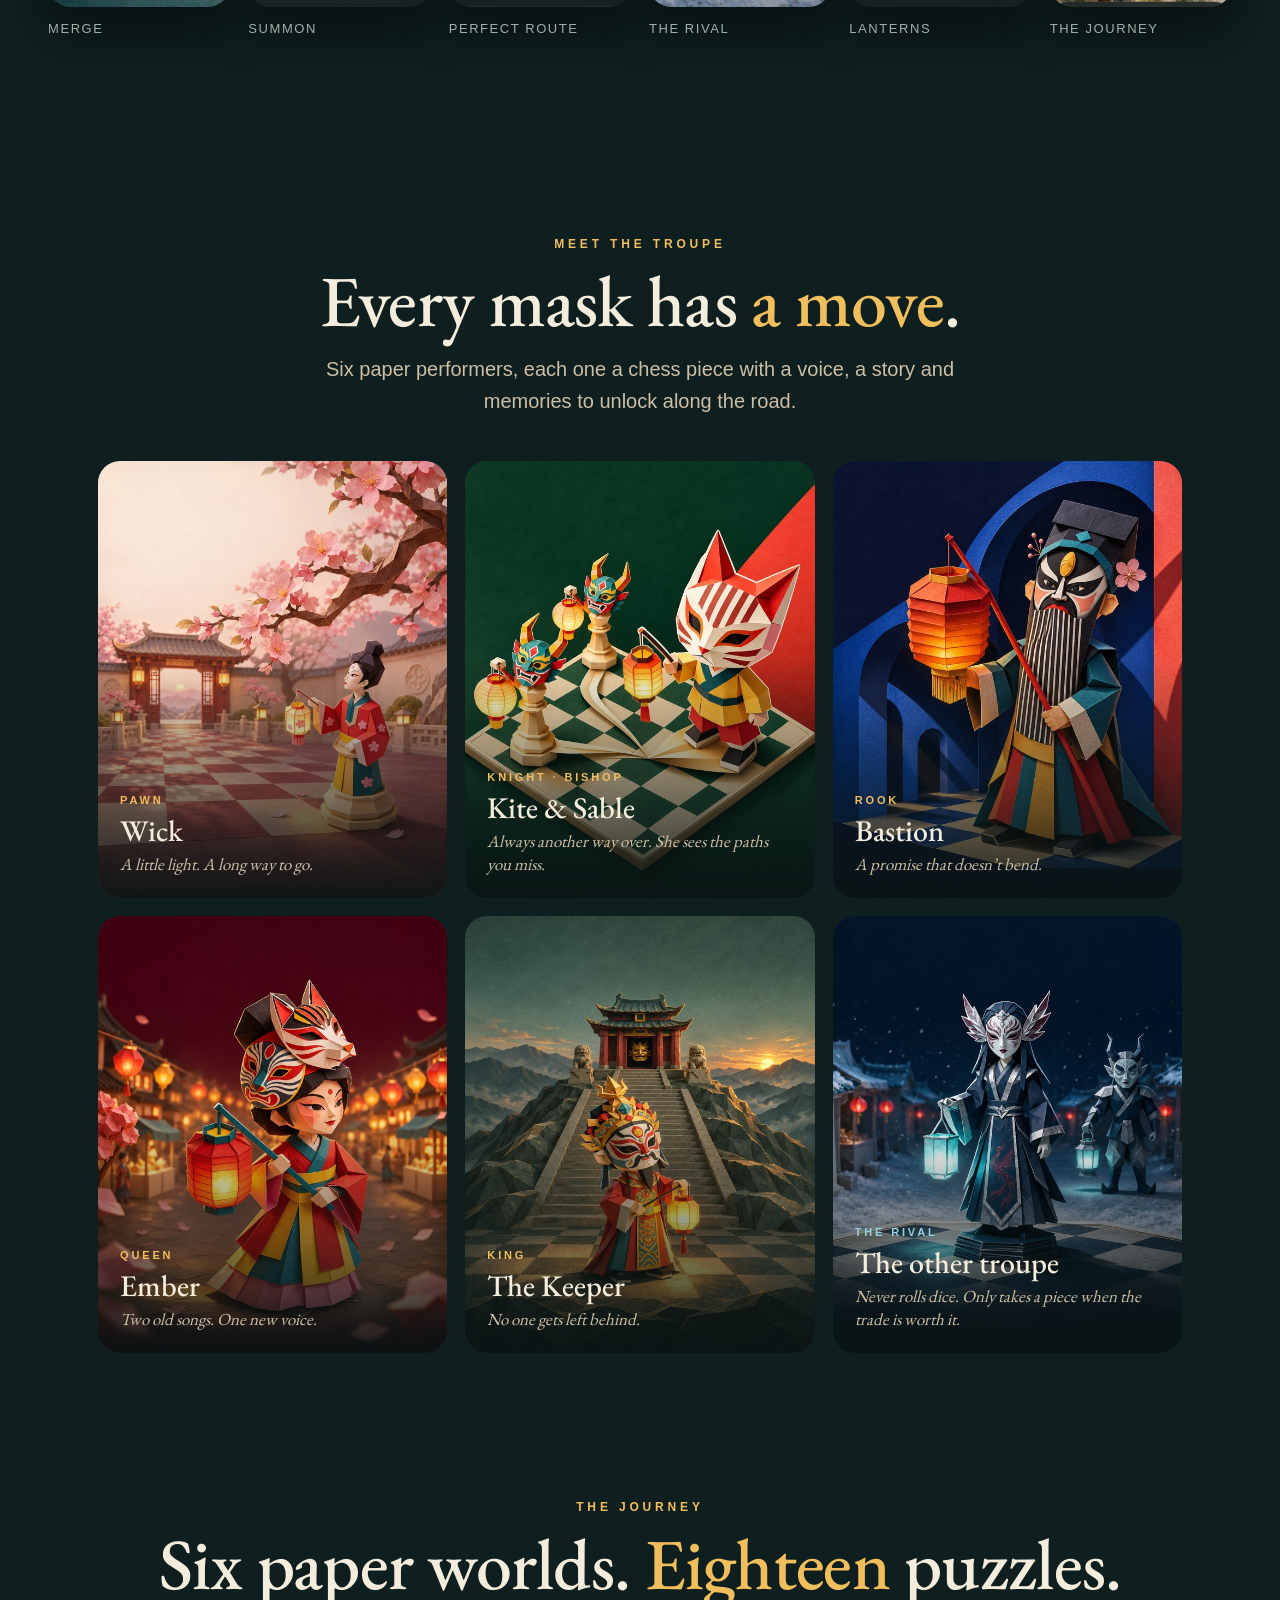
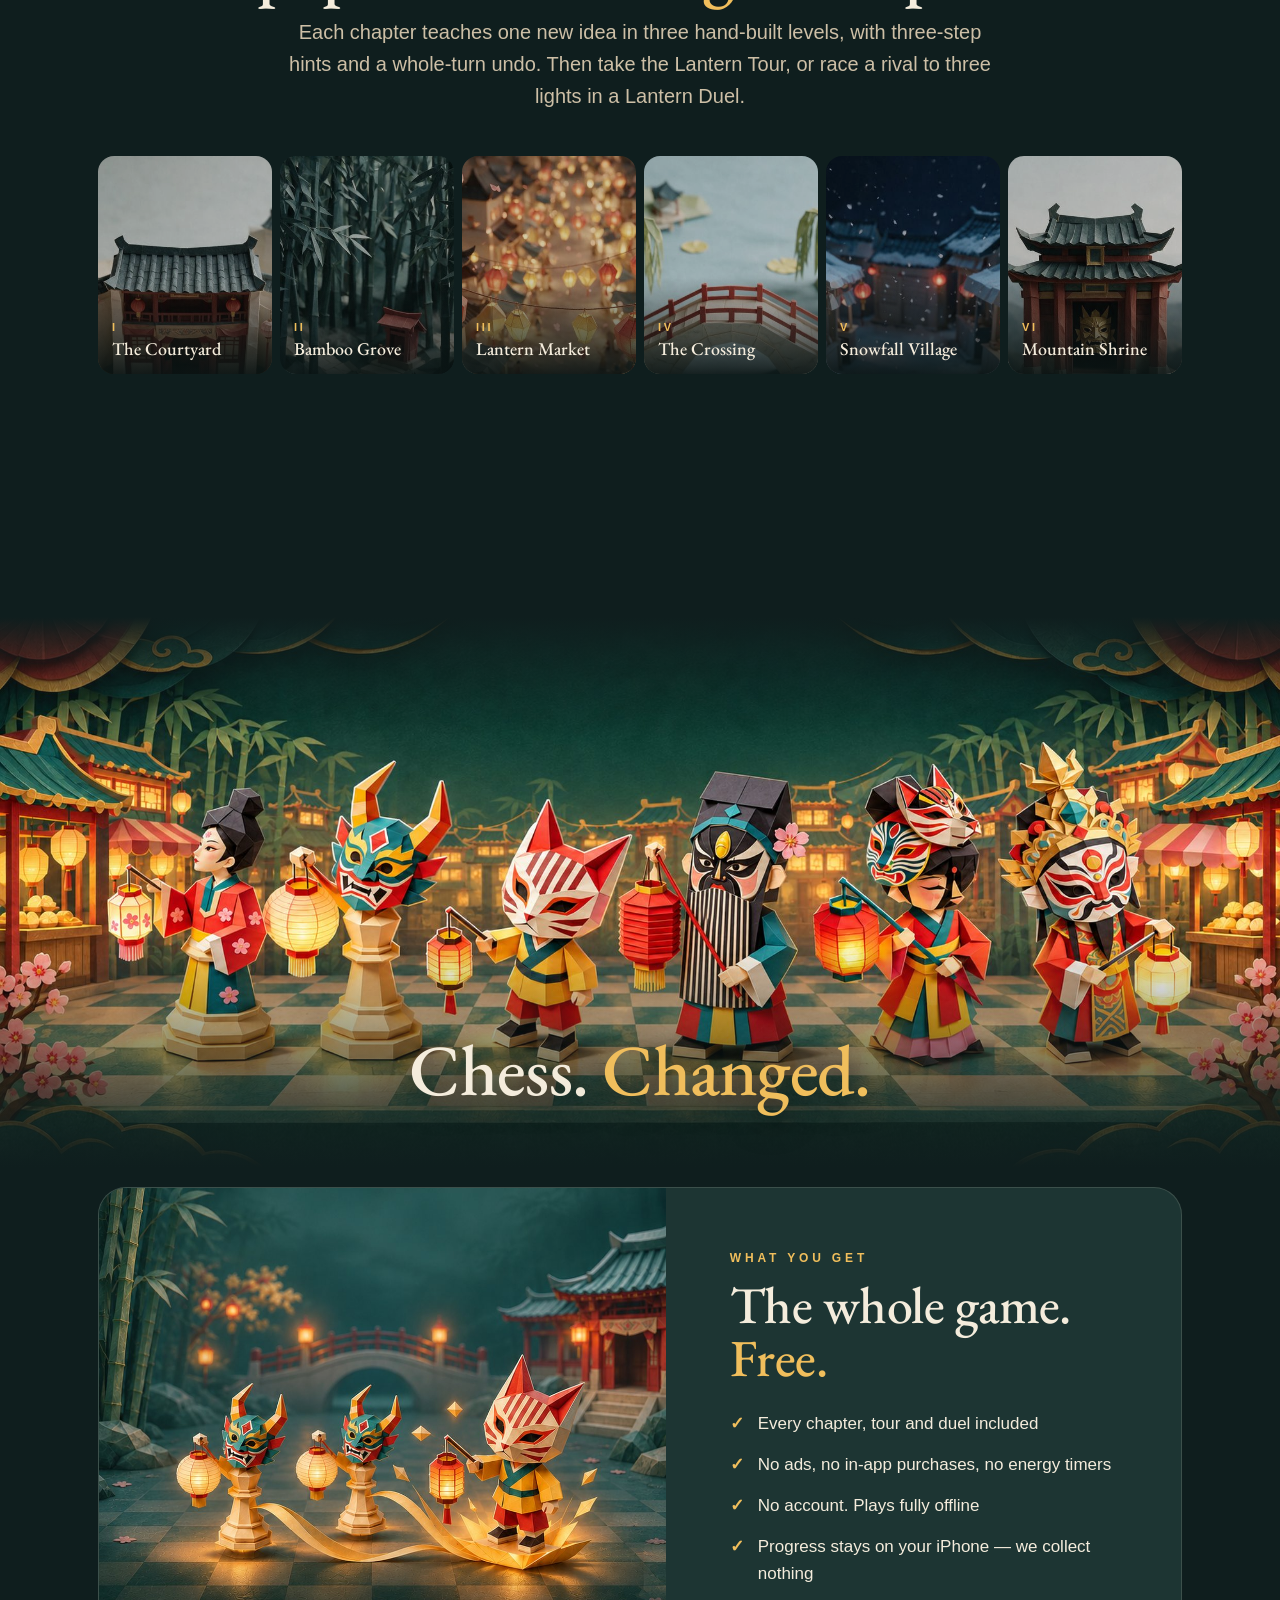
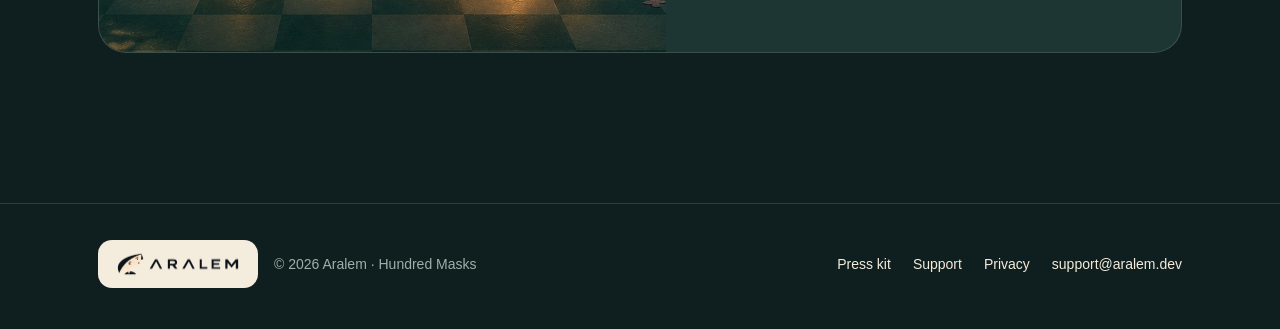
==== commit ceb835d5: "The studio mark joins the footer; email links say what they did - Footer on every page carries the A" ====
--- a/index.html
+++ b/index.html
@@ -18,7 +18,7 @@
 <meta name="theme-color" content="#0f1e1e">
 <link rel="preload" href="assets/fonts/EBGaramond-Medium.woff2" as="font" type="font/woff2" crossorigin>
 <link rel="preload" href="assets/v2/hero-wide.jpg" as="image" media="(min-width:521px)">
-<link rel="stylesheet" href="assets/v2/home.css?v=6">
+<link rel="stylesheet" href="assets/v2/home.css?v=7">
 <script>if('IntersectionObserver' in window)document.documentElement.className='js'</script>
 </head>
 <body>
@@ -147,7 +147,7 @@
 
 <footer>
   <div class="wrap">
-    <span>© 2026 Aralem · Hundred Masks</span>
+    <div class="foot-brand"><a class="studio" href="https://aralem.dev/" aria-label="Aralem home"><img src="assets/aralem-lockup.webp" width="130" height="31" alt="Aralem" loading="lazy"></a><span>© 2026 Aralem · Hundred Masks</span></div>
     <nav aria-label="Footer"><a href="press/">Press kit</a><a href="support/">Support</a><a href="privacy/">Privacy</a><a href="mailto:support@aralem.dev">support@aralem.dev</a></nav>
   </div>
 </footer>
@@ -156,5 +156,6 @@
 var io=new IntersectionObserver(function(es){es.forEach(function(e){if(e.isIntersecting){e.target.classList.add('in');io.unobserve(e.target)}})},{rootMargin:'0px 0px -8% 0px'});
 els.forEach(function(e){io.observe(e)})})();
 </script>
+<script src="assets/v2/site.js?v=1" defer></script>
 </body>
 </html>
--- a/assets/v2/home.css
+++ b/assets/v2/home.css
@@ -209,3 +209,12 @@
 .viewer-nav:hover{border-color:var(--gold);color:var(--gold)}
 .viewer :focus-visible{outline:2px solid var(--gold);outline-offset:2px}
 @media (max-width:520px){.viewer-bar{flex-wrap:wrap;gap:10px}.viewer-text{flex-basis:100%;order:-1}.viewer-bar .pill{flex:1;justify-content:center}}
+
+/* ---------- studio mark + copied notice ---------- */
+.foot-brand{display:flex;align-items:center;gap:16px;flex-wrap:wrap}
+.studio{display:inline-flex;padding:9px 15px;border-radius:14px;background:var(--paper);transition:transform .2s,background .2s}
+.studio:hover{transform:translateY(-2px);background:#fff}
+.studio img{width:130px;height:auto}
+.toast{position:fixed;left:50%;bottom:calc(24px + env(safe-area-inset-bottom));z-index:70;transform:translate(-50%,14px);padding:12px 20px;border-radius:999px;background:var(--paper);color:var(--ink);font:600 14px/1.2 var(--sans);box-shadow:0 14px 40px rgba(0,0,0,.5);opacity:0;pointer-events:none;transition:opacity .25s,transform .25s;max-width:calc(100vw - 32px);white-space:nowrap;overflow:hidden;text-overflow:ellipsis}
+.toast.on{opacity:1;transform:translate(-50%,0)}
+@media (prefers-reduced-motion:reduce){.toast{transition:none}}
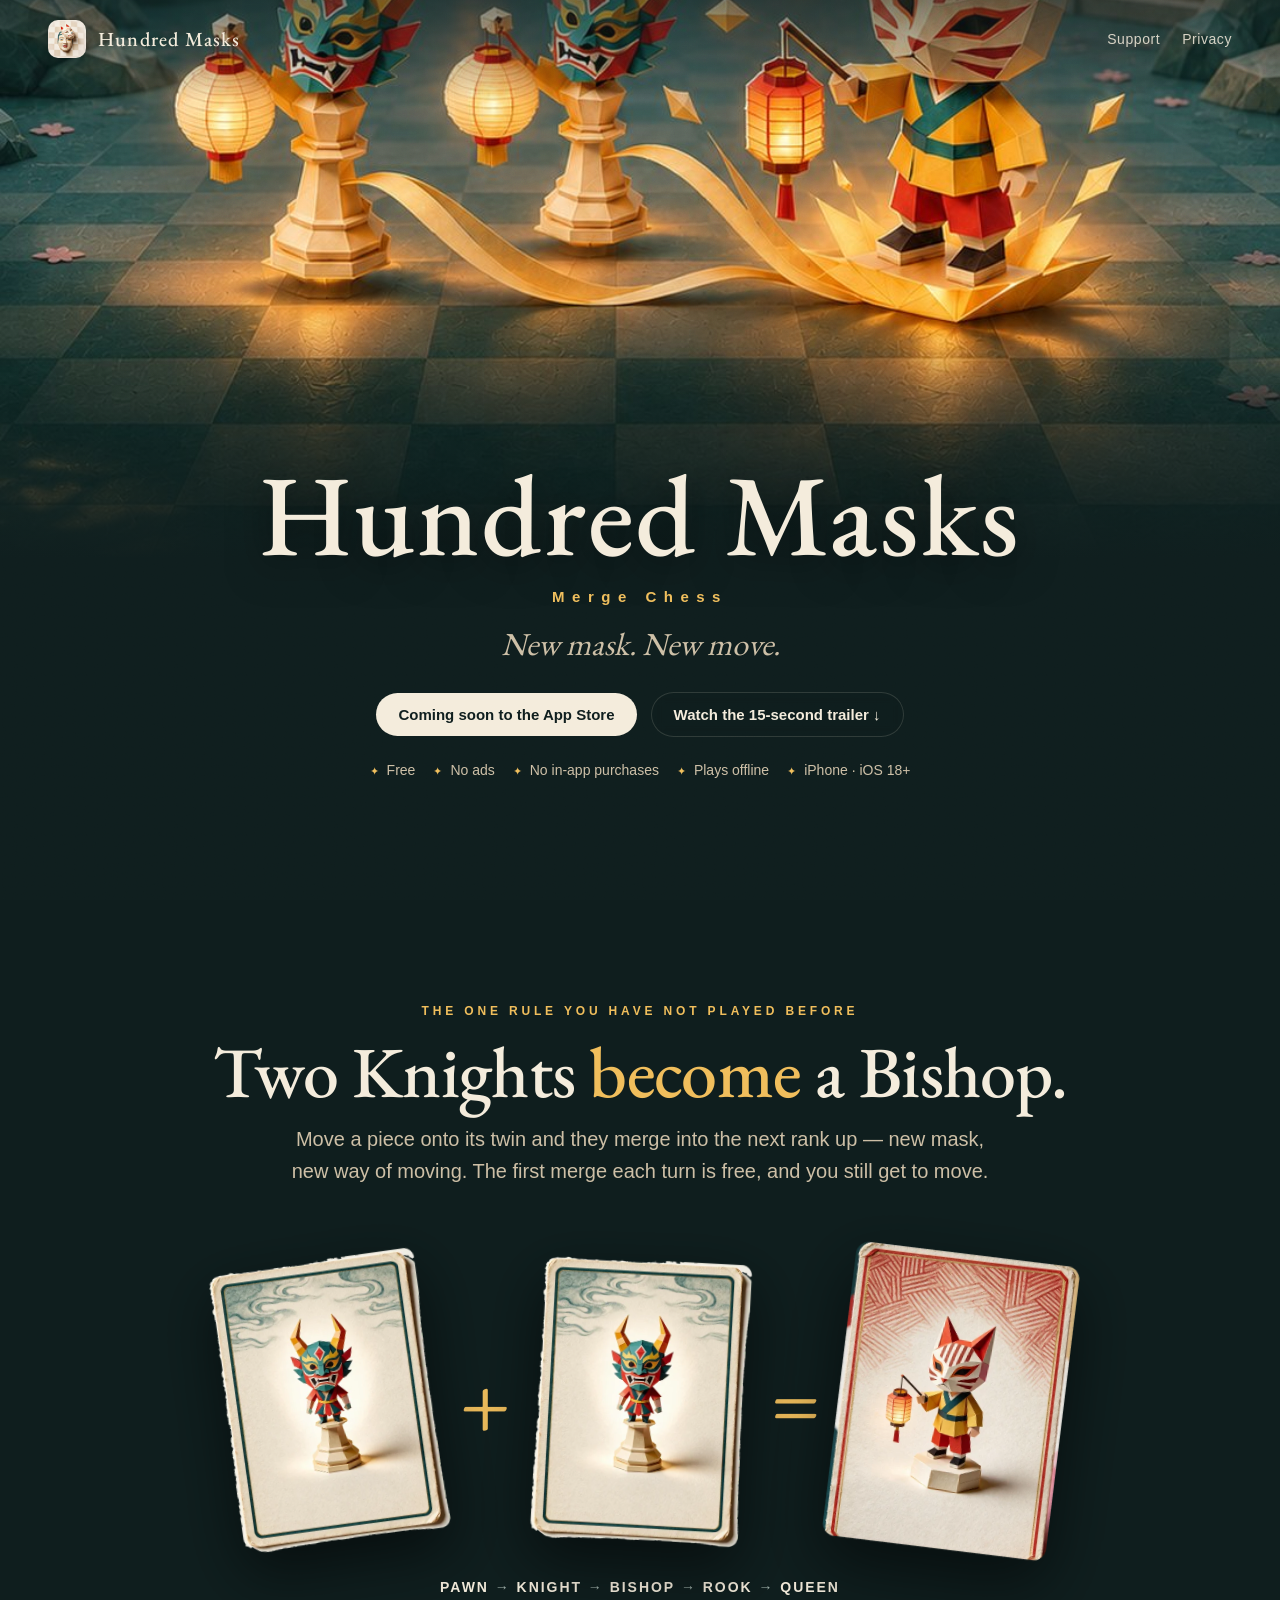
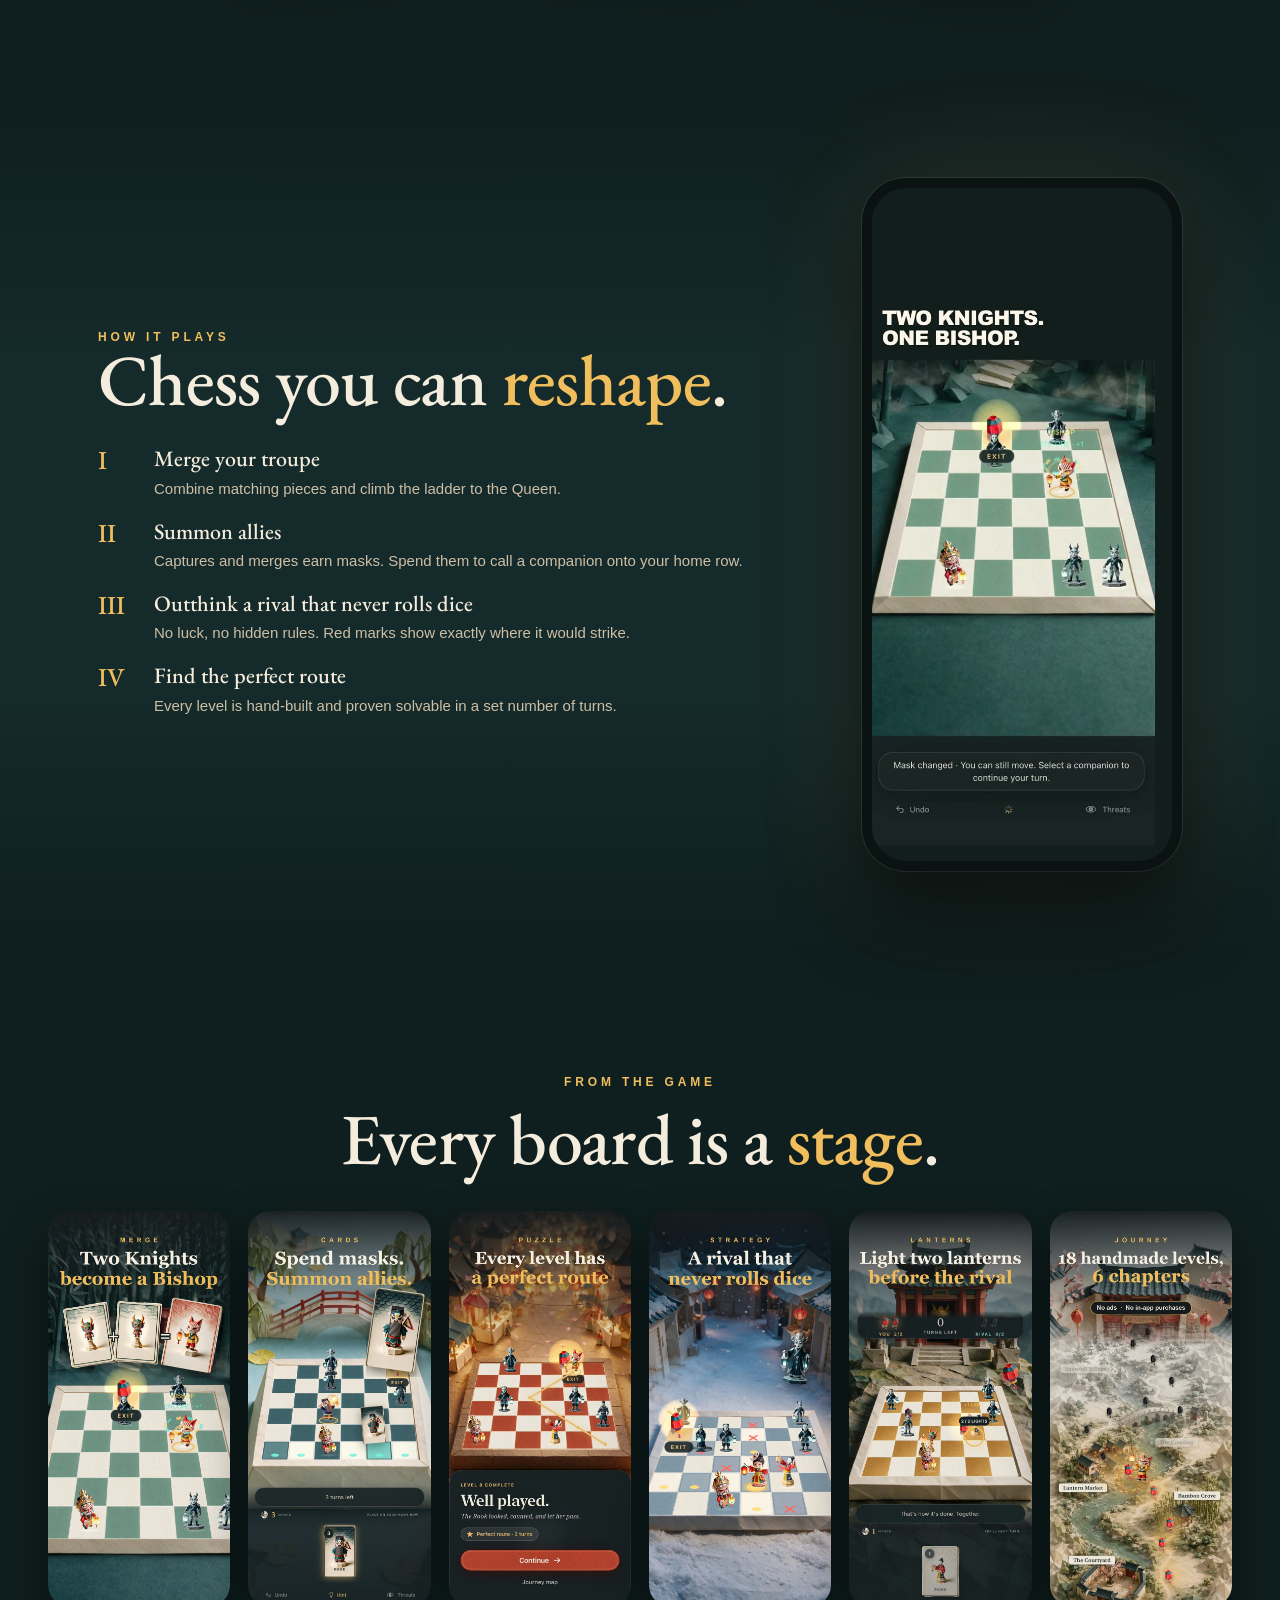
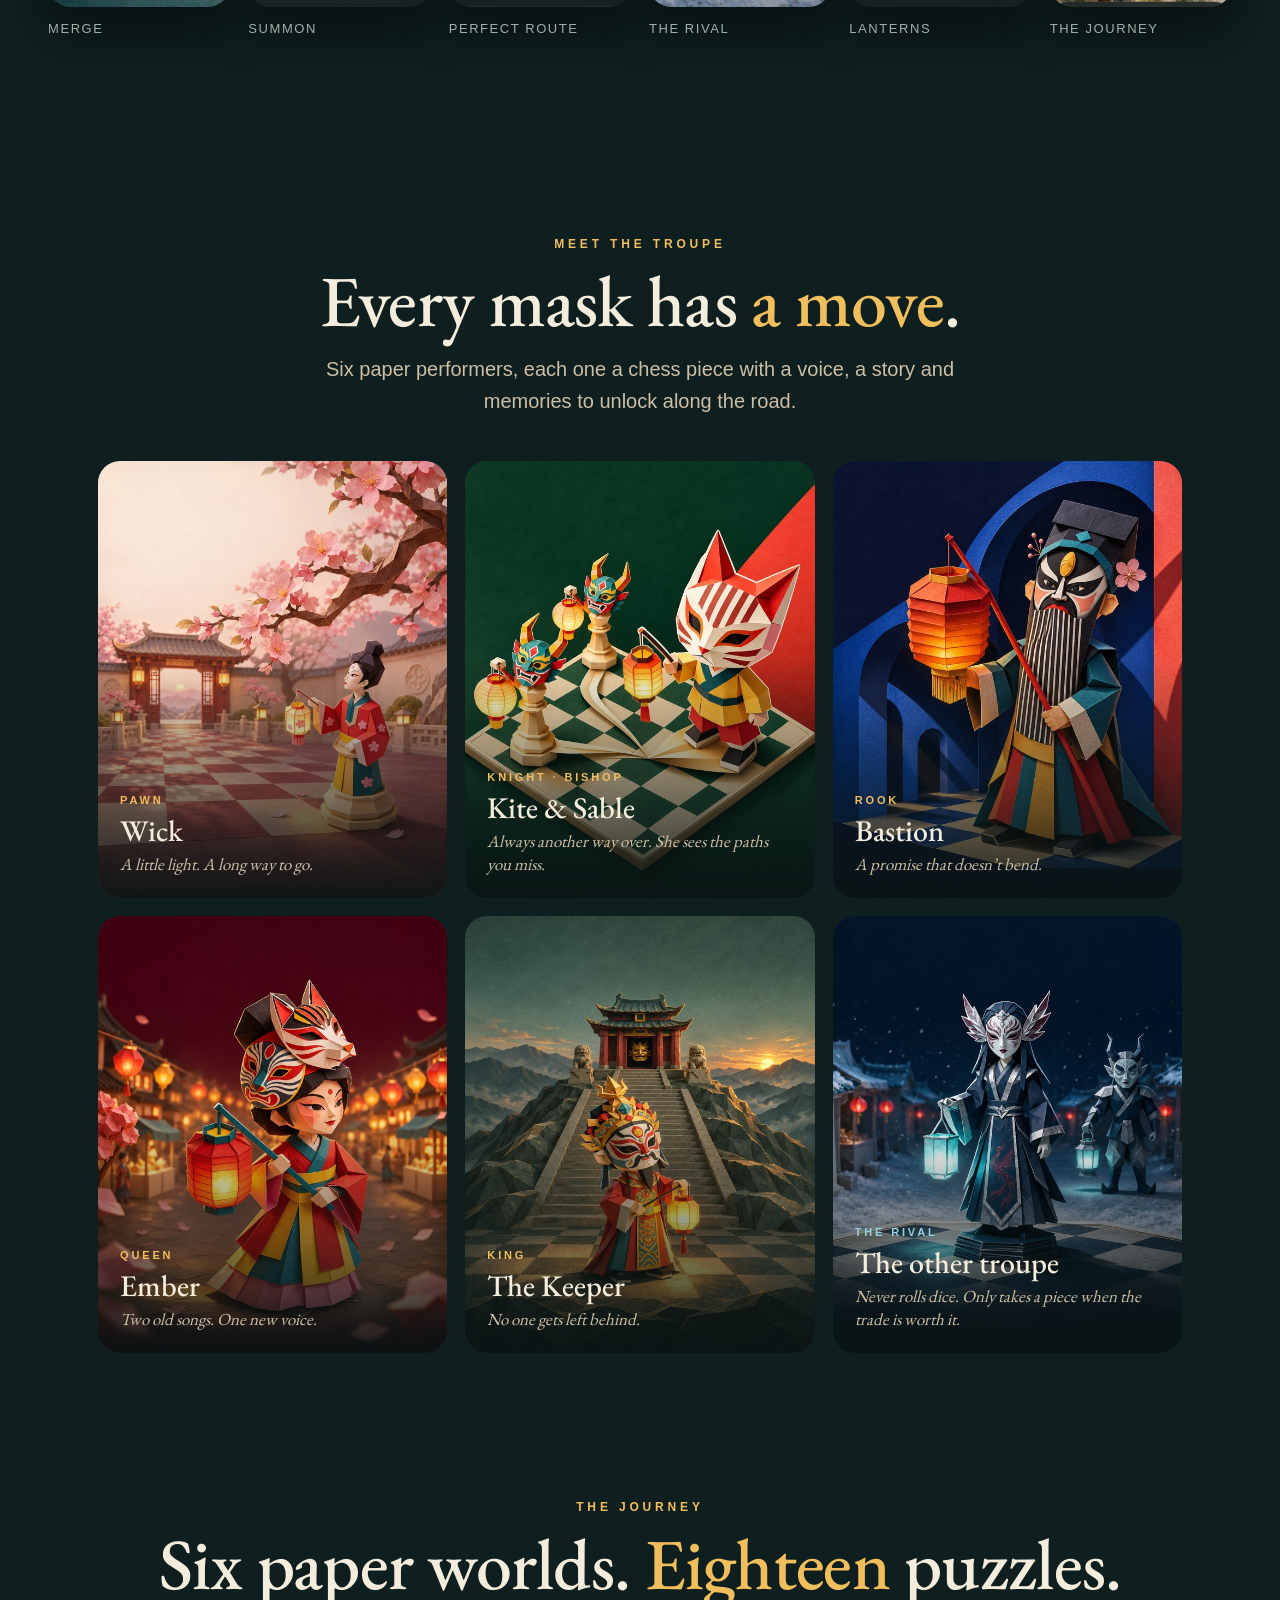
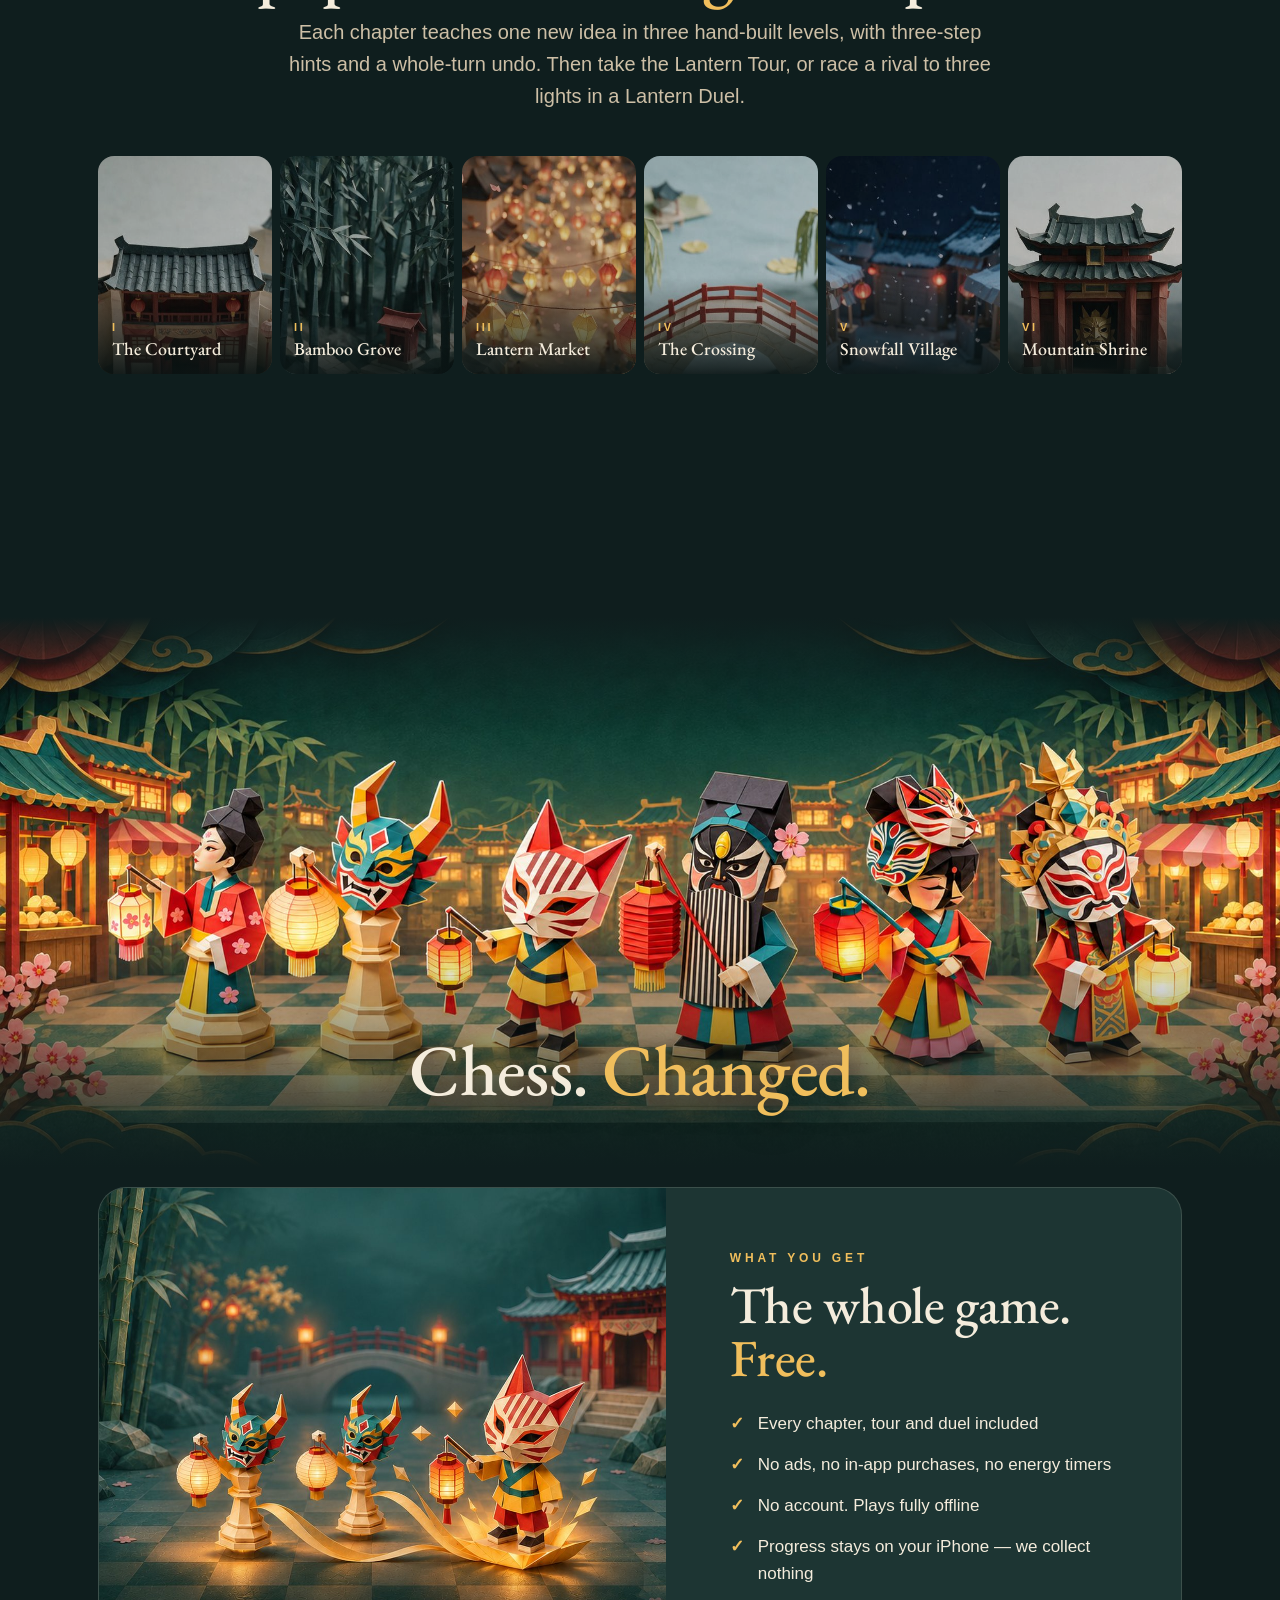
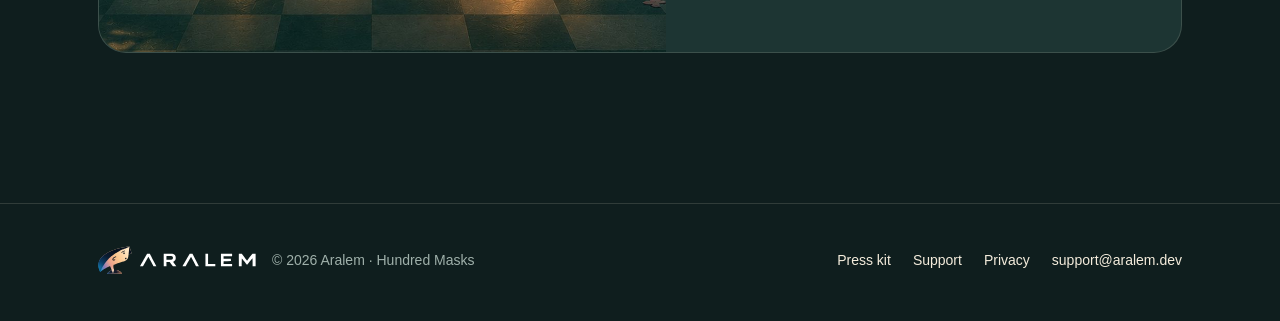
==== commit 6412be95: "Footer studio mark uses the brand kit's dark-background version The paper plate is gone. The footer " ====
--- a/index.html
+++ b/index.html
@@ -18,7 +18,7 @@
 <meta name="theme-color" content="#0f1e1e">
 <link rel="preload" href="assets/fonts/EBGaramond-Medium.woff2" as="font" type="font/woff2" crossorigin>
 <link rel="preload" href="assets/v2/hero-wide.jpg" as="image" media="(min-width:521px)">
-<link rel="stylesheet" href="assets/v2/home.css?v=7">
+<link rel="stylesheet" href="assets/v2/home.css?v=8">
 <script>if('IntersectionObserver' in window)document.documentElement.className='js'</script>
 </head>
 <body>
@@ -147,7 +147,7 @@
 
 <footer>
   <div class="wrap">
-    <div class="foot-brand"><a class="studio" href="https://aralem.dev/" aria-label="Aralem home"><img src="assets/aralem-lockup.webp" width="130" height="31" alt="Aralem" loading="lazy"></a><span>© 2026 Aralem · Hundred Masks</span></div>
+    <div class="foot-brand"><a class="studio" href="https://aralem.dev/" aria-label="Aralem home"><img src="assets/aralem-logo-horizontal-cinematic-white.svg" width="170" height="40" alt="Aralem" loading="lazy"></a><span>© 2026 Aralem · Hundred Masks</span></div>
     <nav aria-label="Footer"><a href="press/">Press kit</a><a href="support/">Support</a><a href="privacy/">Privacy</a><a href="mailto:support@aralem.dev">support@aralem.dev</a></nav>
   </div>
 </footer>
--- a/assets/v2/home.css
+++ b/assets/v2/home.css
@@ -211,10 +211,10 @@
 @media (max-width:520px){.viewer-bar{flex-wrap:wrap;gap:10px}.viewer-text{flex-basis:100%;order:-1}.viewer-bar .pill{flex:1;justify-content:center}}
 
 /* ---------- studio mark + copied notice ---------- */
-.foot-brand{display:flex;align-items:center;gap:16px;flex-wrap:wrap}
-.studio{display:inline-flex;padding:9px 15px;border-radius:14px;background:var(--paper);transition:transform .2s,background .2s}
-.studio:hover{transform:translateY(-2px);background:#fff}
-.studio img{width:130px;height:auto}
+.foot-brand{display:flex;align-items:center;gap:10px;flex-wrap:wrap}
+.studio{display:inline-flex;margin-left:-6px;transition:transform .2s}
+.studio:hover{transform:translateY(-2px)}
+.studio img{width:170px;height:auto}
 .toast{position:fixed;left:50%;bottom:calc(24px + env(safe-area-inset-bottom));z-index:70;transform:translate(-50%,14px);padding:12px 20px;border-radius:999px;background:var(--paper);color:var(--ink);font:600 14px/1.2 var(--sans);box-shadow:0 14px 40px rgba(0,0,0,.5);opacity:0;pointer-events:none;transition:opacity .25s,transform .25s;max-width:calc(100vw - 32px);white-space:nowrap;overflow:hidden;text-overflow:ellipsis}
 .toast.on{opacity:1;transform:translate(-50%,0)}
 @media (prefers-reduced-motion:reduce){.toast{transition:none}}
